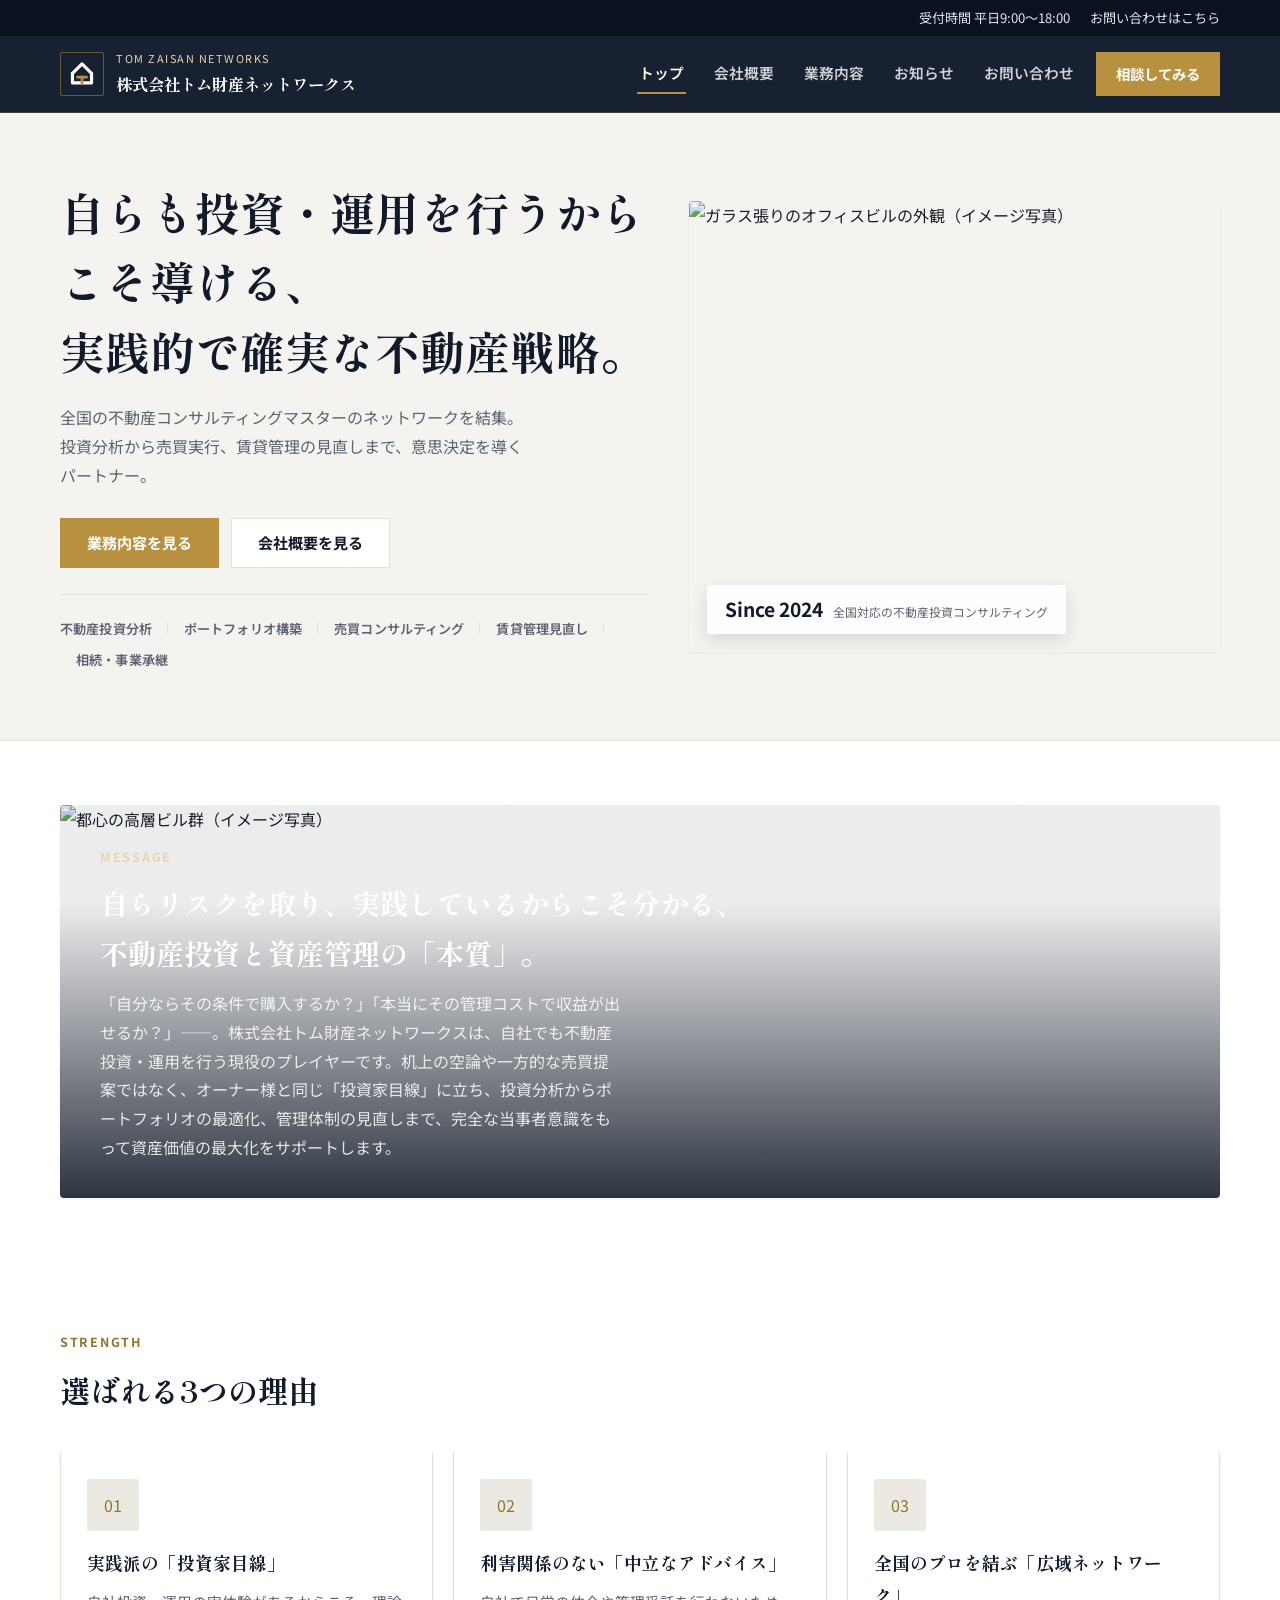
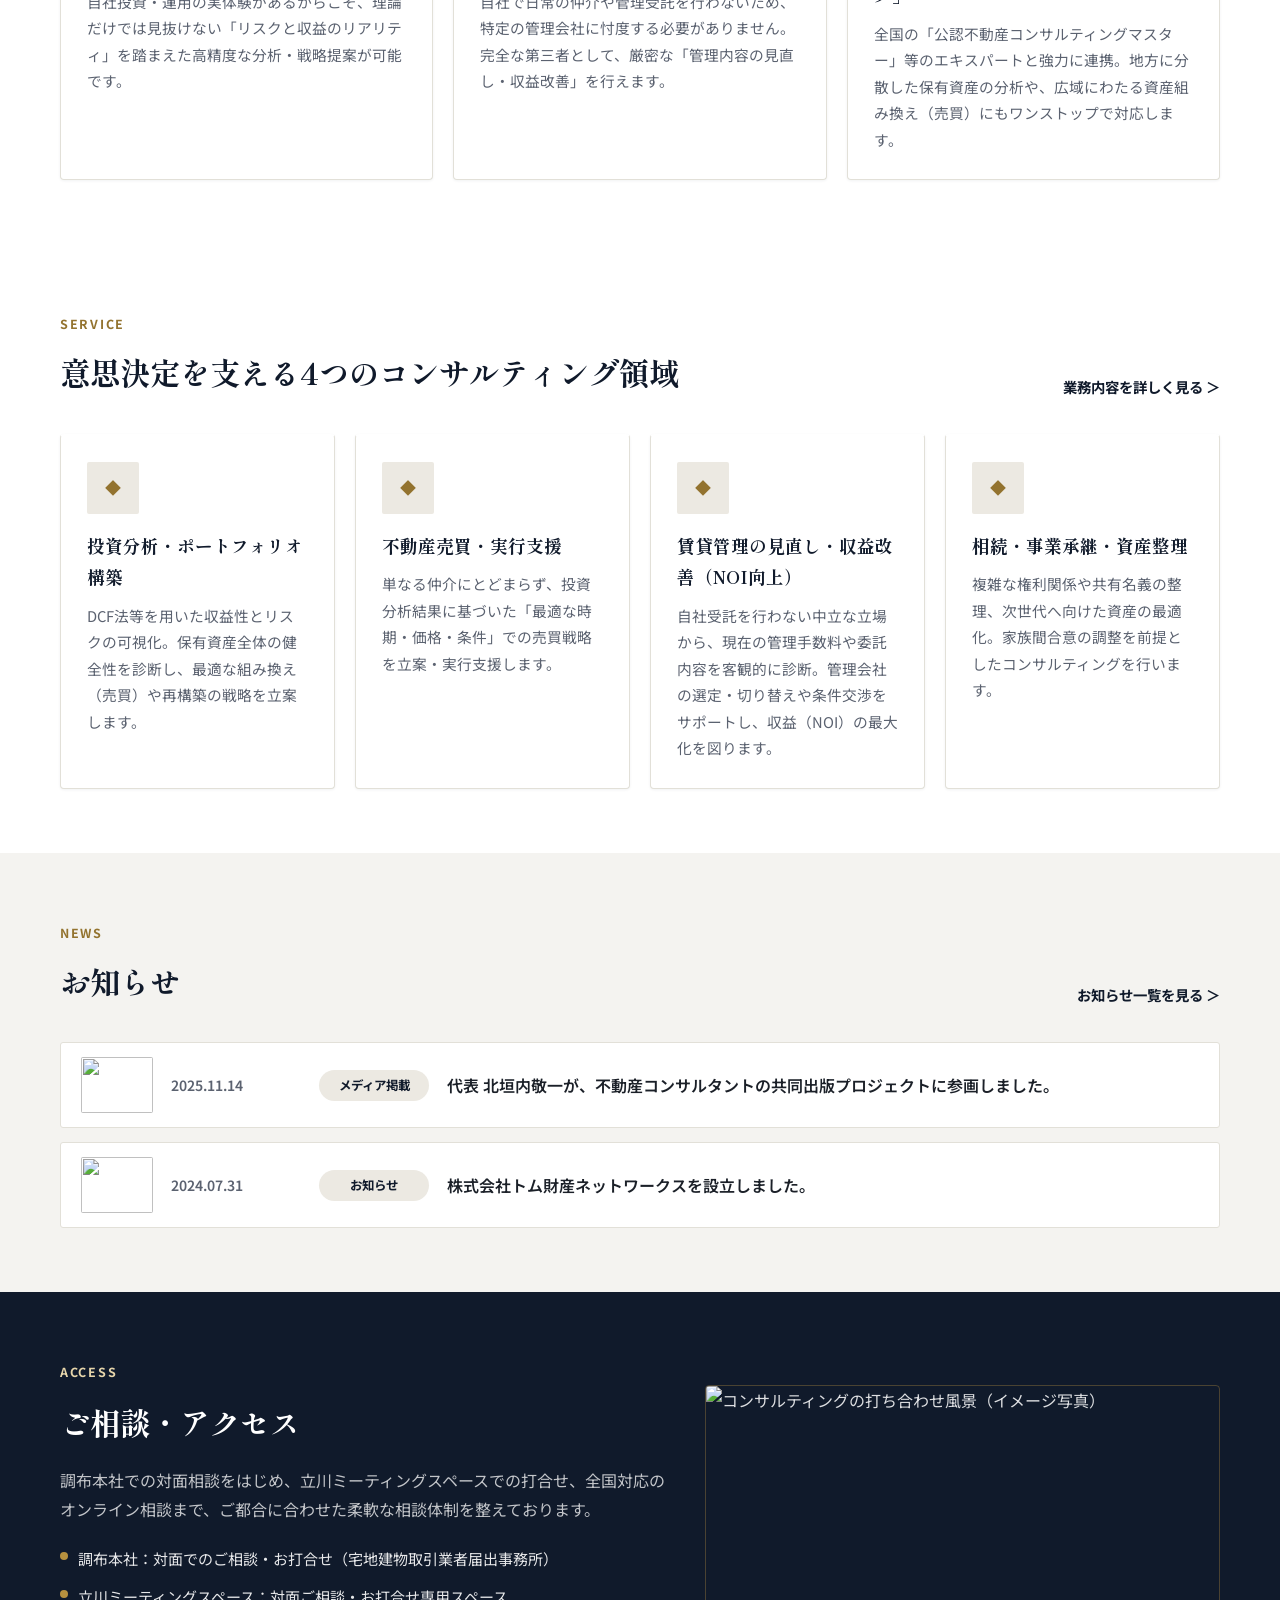
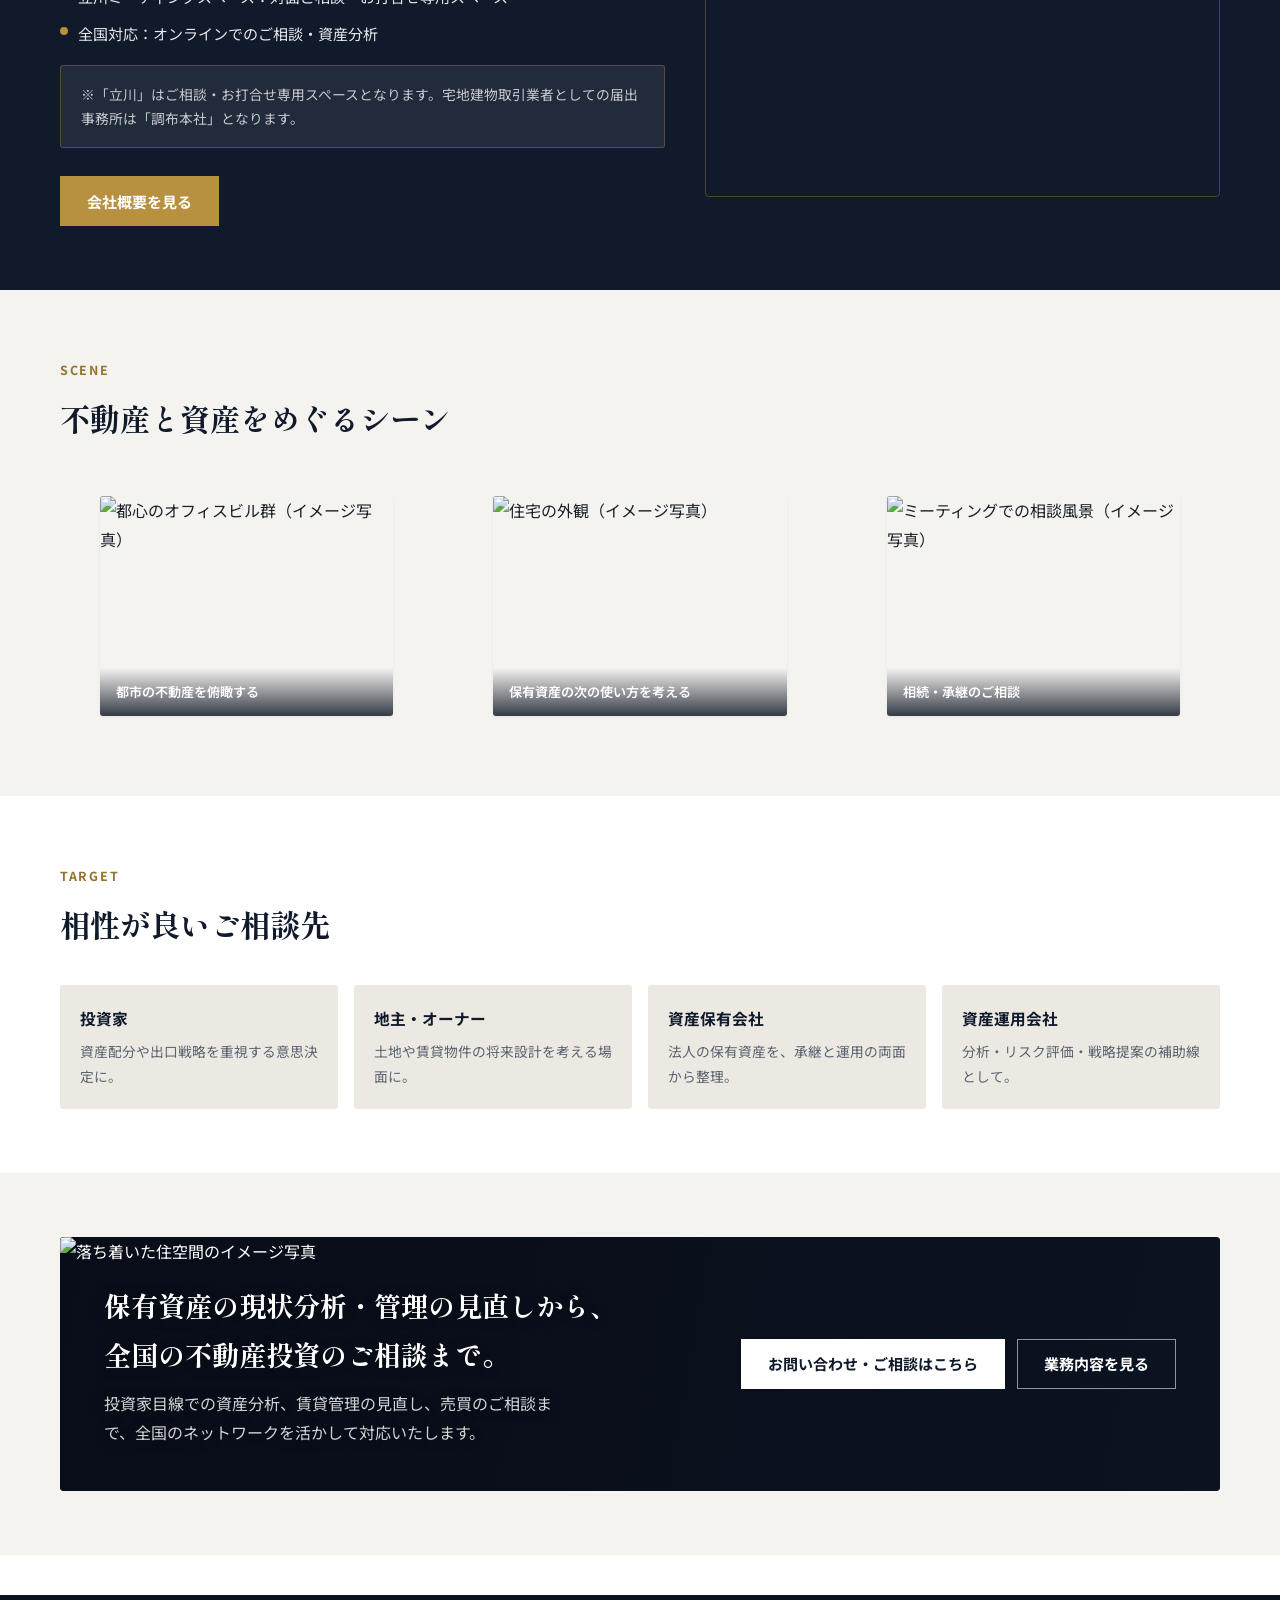
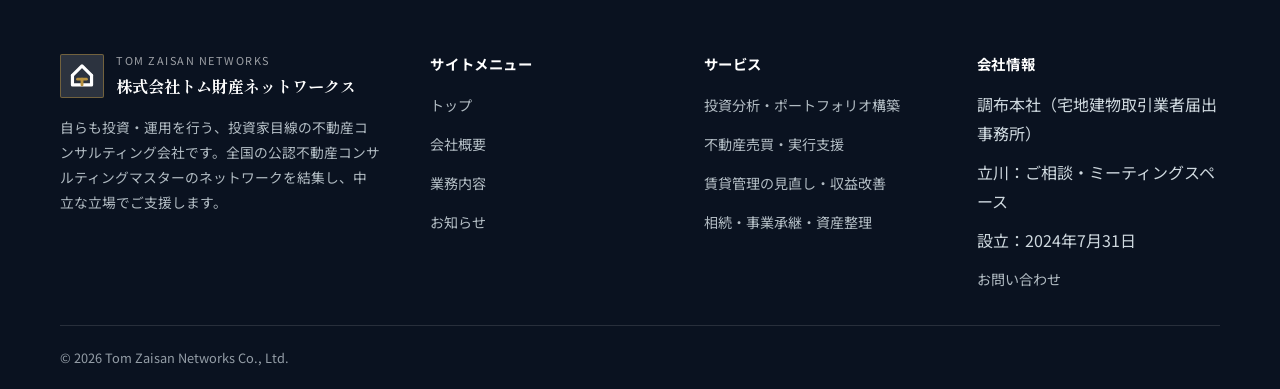
==== index.html @ 16f8f6dd "ヘッダ部のラベルを削除" ====
<!doctype html>
<html lang="ja">
  <head>
    <meta charset="utf-8" />
    <meta name="viewport" content="width=device-width, initial-scale=1" />
    <meta
      name="description"
      content="株式会社トム財産ネットワークスは、自らも不動産投資・運用を行う実践派の不動産コンサルティング会社です。中立な立場での投資分析・ポートフォリオ構築、不動産売買、賃貸管理の見直し、相続・事業承継まで、全国のネットワークで意思決定を支援します。"
    />
    <title>株式会社トム財産ネットワークス｜投資家目線の不動産コンサルティング</title>
    <link rel="preconnect" href="https://fonts.googleapis.com" />
    <link rel="preconnect" href="https://fonts.gstatic.com" crossorigin />
    <link
      href="https://fonts.googleapis.com/css2?family=Shippori+Mincho:wght@500;600;700;800&family=Noto+Sans+JP:wght@400;500;600;700;800&family=Inter:wght@400;600;700;800&display=swap"
      rel="stylesheet"
    />
    <link rel="stylesheet" href="styles.css" />
  </head>
  <body>
    <div class="topbar">
      <div class="wrap">
        <span>受付時間 平日9:00〜18:00</span>
        <a href="contact.html">お問い合わせはこちら</a>
      </div>
    </div>

    <header class="site-header">
      <div class="wrap header-inner">
        <a class="brand-link" href="index.html" aria-label="株式会社トム財産ネットワークス トップへ戻る">
          <div class="brand-mark" aria-hidden="true">
            <svg viewBox="0 0 44 44" width="28" height="28" fill="none" xmlns="http://www.w3.org/2000/svg">
              <path d="M7 21 22 6 37 21" stroke="#fff" stroke-width="5" stroke-linecap="round" stroke-linejoin="round" />
              <path d="M7 21 7 36 37 36 37 21" stroke="#fff" stroke-width="5" stroke-linecap="round" stroke-linejoin="round" />
              <line x1="15" y1="27" x2="29" y2="27" stroke="#b7913f" stroke-width="4.5" stroke-linecap="round" />
              <line x1="22" y1="27" x2="22" y2="36" stroke="#b7913f" stroke-width="4.5" stroke-linecap="round" />
            </svg>
          </div>
          <div class="brand-text">
            <p class="brand-en">Tom Zaisan Networks</p>
            <p class="brand-ja">株式会社トム財産ネットワークス</p>
          </div>
        </a>

        <div class="header-actions">
          <nav id="site-nav" class="site-nav">
            <a href="index.html" aria-current="page">トップ</a>
            <a href="company.html">会社概要</a>
            <a href="service.html">業務内容</a>
            <a href="news.html">お知らせ</a>
            <a href="contact.html">お問い合わせ</a>
          </nav>
          <a class="header-cta" href="contact.html">相談してみる</a>
          <button class="nav-toggle" type="button" aria-expanded="false" aria-controls="site-nav">
            <span></span><span></span><span></span>
            <span class="sr-only">メニューを開く</span>
          </button>
        </div>
      </div>
    </header>

    <main>
      <section class="hero">
        <div class="wrap">
          <div class="hero-copy reveal">
            <h1>自らも投資・運用を行うからこそ導ける、<br />実践的で確実な不動産戦略。</h1>
            <p class="lead">
              全国の不動産コンサルティングマスターのネットワークを結集。投資分析から売買実行、賃貸管理の見直しまで、意思決定を導くパートナー。
            </p>
            <div class="hero-actions">
              <a class="btn btn-primary" href="service.html">業務内容を見る</a>
              <a class="btn btn-outline" href="company.html">会社概要を見る</a>
            </div>
            <div class="hero-tags" aria-label="主要キーワード">
              <span>不動産投資分析</span>
              <span>ポートフォリオ構築</span>
              <span>売買コンサルティング</span>
              <span>賃貸管理見直し</span>
              <span>相続・事業承継</span>
            </div>
          </div>

          <div class="hero-art reveal">
            <img
              src="https://images.unsplash.com/photo-1486406146926-c627a92ad1ab?auto=format&fit=crop&w=900&q=70"
              alt="ガラス張りのオフィスビルの外観（イメージ写真）"
              loading="eager"
            />
            <div class="hero-art-badge">
              <strong>Since 2024</strong>
              <span>全国対応の不動産投資コンサルティング</span>
            </div>
          </div>
        </div>
      </section>

      <section class="section reveal">
        <div class="wrap">
          <div class="photo-banner">
            <img
              src="https://images.unsplash.com/photo-1497366754035-f200968a6e72?auto=format&fit=crop&w=1600&q=70"
              alt="都心の高層ビル群（イメージ写真）"
              loading="lazy"
            />
            <div class="photo-banner-content">
              <span class="section-tag">Message</span>
              <h2>自らリスクを取り、実践しているからこそ分かる、<br />不動産投資と資産管理の「本質」。</h2>
              <p>「自分ならその条件で購入するか？」「本当にその管理コストで収益が出せるか？」――。株式会社トム財産ネットワークスは、自社でも不動産投資・運用を行う現役のプレイヤーです。机上の空論や一方的な売買提案ではなく、オーナー様と同じ「投資家目線」に立ち、投資分析からポートフォリオの最適化、管理体制の見直しまで、完全な当事者意識をもって資産価値の最大化をサポートします。</p>
            </div>
          </div>
        </div>
      </section>

      <section class="section reveal">
        <div class="wrap">
          <div class="section-head">
            <div>
              <span class="section-tag">Strength</span>
              <h2>選ばれる3つの理由</h2>
            </div>
          </div>
          <div class="grid-3">
            <article class="card">
              <div class="card-icon" aria-hidden="true">01</div>
              <h3>実践派の「投資家目線」</h3>
              <p>自社投資・運用の実体験があるからこそ、理論だけでは見抜けない「リスクと収益のリアリティ」を踏まえた高精度な分析・戦略提案が可能です。</p>
            </article>
            <article class="card">
              <div class="card-icon" aria-hidden="true">02</div>
              <h3>利害関係のない「中立なアドバイス」</h3>
              <p>自社で日常の仲介や管理受託を行わないため、特定の管理会社に忖度する必要がありません。完全な第三者として、厳密な「管理内容の見直し・収益改善」を行えます。</p>
            </article>
            <article class="card">
              <div class="card-icon" aria-hidden="true">03</div>
              <h3>全国のプロを結ぶ「広域ネットワーク」</h3>
              <p>全国の「公認不動産コンサルティングマスター」等のエキスパートと強力に連携。地方に分散した保有資産の分析や、広域にわたる資産組み換え（売買）にもワンストップで対応します。</p>
            </article>
          </div>
        </div>
      </section>

      <section class="section reveal">
        <div class="wrap">
          <div class="section-head">
            <div>
              <span class="section-tag">Service</span>
              <h2>意思決定を支える4つのコンサルティング領域</h2>
            </div>
            <a class="link-more" href="service.html">業務内容を詳しく見る ＞</a>
          </div>
          <div class="grid-4">
            <a class="card card-link" href="service.html#investment">
              <div class="card-icon" aria-hidden="true">◆</div>
              <h3>投資分析・ポートフォリオ構築</h3>
              <p>DCF法等を用いた収益性とリスクの可視化。保有資産全体の健全性を診断し、最適な組み換え（売買）や再構築の戦略を立案します。</p>
            </a>
            <a class="card card-link" href="service.html#sales">
              <div class="card-icon" aria-hidden="true">◆</div>
              <h3>不動産売買・実行支援</h3>
              <p>単なる仲介にとどまらず、投資分析結果に基づいた「最適な時期・価格・条件」での売買戦略を立案・実行支援します。</p>
            </a>
            <a class="card card-link" href="service.html#management">
              <div class="card-icon" aria-hidden="true">◆</div>
              <h3>賃貸管理の見直し・収益改善（NOI向上）</h3>
              <p>自社受託を行わない中立な立場から、現在の管理手数料や委託内容を客観的に診断。管理会社の選定・切り替えや条件交渉をサポートし、収益（NOI）の最大化を図ります。</p>
            </a>
            <a class="card card-link" href="service.html#succession">
              <div class="card-icon" aria-hidden="true">◆</div>
              <h3>相続・事業承継・資産整理</h3>
              <p>複雑な権利関係や共有名義の整理、次世代へ向けた資産の最適化。家族間合意の調整を前提としたコンサルティングを行います。</p>
            </a>
          </div>
        </div>
      </section>

      <section class="section section-alt reveal">
        <div class="wrap">
          <div class="section-head">
            <div>
              <span class="section-tag">News</span>
              <h2>お知らせ</h2>
            </div>
            <a class="link-more" href="news.html">お知らせ一覧を見る ＞</a>
          </div>
          <div class="news-list">
            <a class="news-item" href="news.html#news-01">
              <span class="news-thumb">
                <img src="https://images.unsplash.com/photo-1554469384-e58fac16e23a?auto=format&fit=crop&w=200&q=60" alt="" />
              </span>
              <span class="news-date">2025.11.14</span>
              <span class="news-tag">メディア掲載</span>
              <span class="news-title">代表 北垣内敬一が、不動産コンサルタントの共同出版プロジェクトに参画しました。</span>
            </a>
            <a class="news-item" href="news.html#news-02">
              <span class="news-thumb">
                <img src="https://images.unsplash.com/photo-1560518883-ce09059eeffa?auto=format&fit=crop&w=200&q=60" alt="" />
              </span>
              <span class="news-date">2024.07.31</span>
              <span class="news-tag">お知らせ</span>
              <span class="news-title">株式会社トム財産ネットワークスを設立しました。</span>
            </a>
          </div>
        </div>
      </section>

      <section class="section section-dark reveal">
        <div class="wrap">
          <div class="about-banner about-banner--dark">
            <div>
              <span class="section-tag">Access</span>
              <h2>ご相談・アクセス</h2>
              <p>
                調布本社での対面相談をはじめ、立川ミーティングスペースでの打合せ、全国対応のオンライン相談まで、ご都合に合わせた柔軟な相談体制を整えております。
              </p>
              <ul class="about-list">
                <li>調布本社：対面でのご相談・お打合せ（宅地建物取引業者届出事務所）</li>
                <li>立川ミーティングスペース：対面ご相談・お打合せ専用スペース</li>
                <li>全国対応：オンラインでのご相談・資産分析</li>
              </ul>
              <div class="note-box">
                ※「立川」はご相談・お打合せ専用スペースとなります。宅地建物取引業者としての届出事務所は「調布本社」となります。
              </div>
              <div class="hero-actions">
                <a class="btn btn-primary" href="company.html">会社概要を見る</a>
              </div>
            </div>
            <div class="about-figure">
              <img
                src="https://images.unsplash.com/photo-1521791136064-7986c2920216?auto=format&fit=crop&w=800&q=70"
                alt="コンサルティングの打ち合わせ風景（イメージ写真）"
                loading="lazy"
              />
            </div>
          </div>
        </div>
      </section>

      <section class="section section-alt reveal">
        <div class="wrap">
          <div class="section-head">
            <div>
              <span class="section-tag">Scene</span>
              <h2>不動産と資産をめぐるシーン</h2>
            </div>
          </div>
          <div class="gallery-grid">
            <figure class="gallery-item">
              <img
                src="https://images.unsplash.com/photo-1524230572899-a752b3835840?auto=format&fit=crop&w=700&q=70"
                alt="都心のオフィスビル群（イメージ写真）"
                loading="lazy"
              />
              <figcaption class="gallery-caption">都市の不動産を俯瞰する</figcaption>
            </figure>
            <figure class="gallery-item">
              <img
                src="https://images.unsplash.com/photo-1560184897-ae75f418493e?auto=format&fit=crop&w=700&q=70"
                alt="住宅の外観（イメージ写真）"
                loading="lazy"
              />
              <figcaption class="gallery-caption">保有資産の次の使い方を考える</figcaption>
            </figure>
            <figure class="gallery-item">
              <img
                src="https://images.unsplash.com/photo-1554469384-e58fac16e23a?auto=format&fit=crop&w=700&q=70"
                alt="ミーティングでの相談風景（イメージ写真）"
                loading="lazy"
              />
              <figcaption class="gallery-caption">相続・承継のご相談</figcaption>
            </figure>
          </div>
        </div>
      </section>

      <section class="section reveal">
        <div class="wrap">
          <div class="section-head">
            <div>
              <span class="section-tag">Target</span>
              <h2>相性が良いご相談先</h2>
            </div>
          </div>
          <div class="pill-grid">
            <article class="pill-card">
              <h4>投資家</h4>
              <p>資産配分や出口戦略を重視する意思決定に。</p>
            </article>
            <article class="pill-card">
              <h4>地主・オーナー</h4>
              <p>土地や賃貸物件の将来設計を考える場面に。</p>
            </article>
            <article class="pill-card">
              <h4>資産保有会社</h4>
              <p>法人の保有資産を、承継と運用の両面から整理。</p>
            </article>
            <article class="pill-card">
              <h4>資産運用会社</h4>
              <p>分析・リスク評価・戦略提案の補助線として。</p>
            </article>
          </div>
        </div>
      </section>

      <section class="section section-alt reveal">
        <div class="wrap">
          <div class="cta-banner cta-banner--photo">
            <img
              src="https://images.unsplash.com/photo-1497366811353-6870744d04b2?auto=format&fit=crop&w=1600&q=70"
              alt="落ち着いた住空間のイメージ写真"
              loading="lazy"
            />
            <div>
              <h2>保有資産の現状分析・管理の見直しから、<br />全国の不動産投資のご相談まで。</h2>
              <p>投資家目線での資産分析、賃貸管理の見直し、売買のご相談まで、全国のネットワークを活かして対応いたします。</p>
            </div>
            <div class="cta-actions">
              <a class="btn btn-primary" href="contact.html" style="background:#fff;color:var(--primary);">お問い合わせ・ご相談はこちら</a>
              <a class="btn btn-ghost" href="service.html">業務内容を見る</a>
            </div>
          </div>
        </div>
      </section>
    </main>

    <footer class="site-footer">
      <div class="wrap footer-grid">
        <div class="footer-col footer-brand">
          <a class="brand-link" href="index.html" style="color:#fff;">
            <div class="brand-mark" aria-hidden="true">
              <svg viewBox="0 0 44 44" width="28" height="28" fill="none" xmlns="http://www.w3.org/2000/svg">
                <path d="M7 21 22 6 37 21" stroke="#fff" stroke-width="5" stroke-linecap="round" stroke-linejoin="round" />
                <path d="M7 21 7 36 37 36 37 21" stroke="#fff" stroke-width="5" stroke-linecap="round" stroke-linejoin="round" />
                <line x1="15" y1="27" x2="29" y2="27" stroke="#b7913f" stroke-width="4.5" stroke-linecap="round" />
                <line x1="22" y1="27" x2="22" y2="36" stroke="#b7913f" stroke-width="4.5" stroke-linecap="round" />
              </svg>
            </div>
            <div class="brand-text">
              <p class="brand-en" style="color:rgba(255,255,255,0.6);">Tom Zaisan Networks</p>
              <p class="brand-ja" style="color:#fff;">株式会社トム財産ネットワークス</p>
            </div>
          </a>
          <p>自らも投資・運用を行う、投資家目線の不動産コンサルティング会社です。全国の公認不動産コンサルティングマスターのネットワークを結集し、中立な立場でご支援します。</p>
        </div>
        <div class="footer-col">
          <h4>サイトメニュー</h4>
          <ul>
            <li><a href="index.html">トップ</a></li>
            <li><a href="company.html">会社概要</a></li>
            <li><a href="service.html">業務内容</a></li>
            <li><a href="news.html">お知らせ</a></li>
          </ul>
        </div>
        <div class="footer-col">
          <h4>サービス</h4>
          <ul>
            <li><a href="service.html#investment">投資分析・ポートフォリオ構築</a></li>
            <li><a href="service.html#sales">不動産売買・実行支援</a></li>
            <li><a href="service.html#management">賃貸管理の見直し・収益改善</a></li>
            <li><a href="service.html#succession">相続・事業承継・資産整理</a></li>
          </ul>
        </div>
        <div class="footer-col">
          <h4>会社情報</h4>
          <ul>
            <li>調布本社（宅地建物取引業者届出事務所）</li>
            <li>立川：ご相談・ミーティングスペース</li>
            <li>設立：2024年7月31日</li>
            <li><a href="contact.html">お問い合わせ</a></li>
          </ul>
        </div>
      </div>
      <div class="wrap footer-bottom">
        <span>&copy; 2026 Tom Zaisan Networks Co., Ltd.</span>
      </div>
    </footer>

    <script src="script.js"></script>
  </body>
</html>
---- styles.css ----
/* ==========================================================================
   株式会社トム財産ネットワークス - 静的コーポレートサイト (sample2)
   デザイン方針: 外資系アセットマネジメント／プライベートバンクを思わせる
   ダークネイビー×シャンパンゴールドの重厚・洗練トーン
   ========================================================================== */

:root {
  color-scheme: light;

  --primary: #101a2b;        /* ダークネイビー: ヘッダー・見出し */
  --primary-dark: #0a1220;   /* ディープネイビー: フッター等 */
  --accent: #b7913f;         /* シャンパンゴールド: CTA・アクセント */
  --accent-dark: #93732f;
  --accent-soft: #e7d6ab;    /* ゴールドの淡色（テキスト用） */
  --highlight: #8a8f98;      /* ディープグレー: 補助アクセント */
  --bg: #ffffff;
  --bg-soft: #f4f3f0;
  --bg-soft-2: #ece9e2;
  --text: #1b2028;
  --muted: #5b6270;
  --line: #e2e0d8;
  --radius-lg: 4px;
  --radius-md: 3px;
  --radius-sm: 2px;
  --shadow-flat: 0 1px 3px rgba(16, 26, 43, 0.06);
  --shadow-flat-hover: 0 6px 18px rgba(16, 26, 43, 0.12);
  --header-h: 76px;
  --font-serif: "Shippori Mincho", "Noto Serif JP", serif;
}

* {
  box-sizing: border-box;
}

html {
  scroll-behavior: smooth;
}

body {
  margin: 0;
  color: var(--text);
  background: var(--bg);
  font-family: "Noto Sans JP", "Inter", -apple-system, BlinkMacSystemFont, sans-serif;
  line-height: 1.8;
  -webkit-font-smoothing: antialiased;
}

img,
svg {
  max-width: 100%;
  display: block;
}

a {
  color: inherit;
}

.sr-only {
  position: absolute;
  width: 1px;
  height: 1px;
  padding: 0;
  margin: -1px;
  overflow: hidden;
  clip: rect(0, 0, 0, 0);
  border: 0;
}

.wrap {
  width: min(1160px, calc(100% - 40px));
  margin: 0 auto;
}

/* ---------- Topbar (連絡先バー) ---------- */
.topbar {
  background: var(--primary-dark);
  color: #dce8ee;
  font-size: 0.82rem;
}

.topbar .wrap {
  display: flex;
  align-items: center;
  justify-content: flex-end;
  gap: 20px;
  height: 36px;
}

.topbar a {
  color: #dce8ee;
  text-decoration: none;
}

.topbar a:hover {
  color: #fff;
}

/* ---------- Header ---------- */
.site-header {
  position: sticky;
  top: 0;
  z-index: 30;
  background: rgba(16, 26, 43, 0.97);
  backdrop-filter: blur(8px);
  border-bottom: 1px solid rgba(183, 145, 63, 0.3);
}

.header-inner {
  display: flex;
  align-items: center;
  justify-content: space-between;
  gap: 20px;
  height: var(--header-h);
}

.brand-link {
  display: flex;
  align-items: center;
  gap: 12px;
  text-decoration: none;
  color: var(--text);
  min-width: 0;
}

.brand-mark {
  flex: none;
  width: 44px;
  height: 44px;
  border-radius: var(--radius-sm);
  display: grid;
  place-items: center;
  background: transparent;
  border: 1px solid rgba(183, 145, 63, 0.5);
  color: #fff;
  font-weight: 700;
  font-size: 1.15rem;
}

.brand-text .brand-en {
  margin: 0;
  font-size: 0.68rem;
  letter-spacing: 0.14em;
  text-transform: uppercase;
  color: var(--accent-soft);
}

.brand-text .brand-ja {
  margin: 2px 0 0;
  font-family: var(--font-serif);
  font-size: 1.02rem;
  font-weight: 700;
  color: #fff;
  white-space: nowrap;
}

.header-actions {
  display: flex;
  align-items: center;
  gap: 20px;
}

.site-nav {
  display: flex;
  align-items: center;
  gap: 26px;
}

.site-nav a {
  text-decoration: none;
  color: rgba(255, 255, 255, 0.8);
  font-weight: 600;
  font-size: 0.92rem;
  padding: 6px 2px;
  border-bottom: 2px solid transparent;
}

.site-nav a:hover,
.site-nav a[aria-current="page"] {
  color: #fff;
  border-bottom-color: var(--accent);
}

.header-cta {
  display: inline-flex;
  align-items: center;
  gap: 8px;
  height: 44px;
  padding: 0 20px;
  border-radius: 0;
  background: var(--accent);
  color: #fff !important;
  font-weight: 700;
  font-size: 0.9rem;
  text-decoration: none;
  white-space: nowrap;
  transition: background 160ms ease, transform 160ms ease;
}

.header-cta:hover {
  background: var(--accent-dark);
  transform: translateY(-1px);
}

.nav-toggle {
  display: none;
  width: 44px;
  height: 44px;
  border: 1px solid rgba(255, 255, 255, 0.35);
  border-radius: var(--radius-sm);
  background: transparent;
}

.nav-toggle span {
  display: block;
  width: 18px;
  height: 2px;
  margin: 4px auto;
  background: #fff;
  border-radius: 999px;
}

/* ---------- Buttons ---------- */
.btn {
  display: inline-flex;
  align-items: center;
  justify-content: center;
  gap: 8px;
  height: 50px;
  padding: 0 26px;
  border-radius: 0;
  font-weight: 700;
  font-size: 0.94rem;
  text-decoration: none;
  border: 1px solid transparent;
  transition: background 160ms ease, color 160ms ease, border-color 160ms ease, transform 160ms ease;
}

.btn:hover {
  transform: translateY(-1px);
}

.btn-primary {
  background: var(--accent);
  color: #fff;
}

.btn-primary:hover {
  background: var(--accent-dark);
}

.btn-outline {
  background: #fff;
  color: var(--primary);
  border-color: var(--line);
}

.btn-outline:hover {
  border-color: var(--primary);
}

.btn-ghost {
  background: transparent;
  color: #fff;
  border-color: rgba(255, 255, 255, 0.55);
}

.btn-ghost:hover {
  background: rgba(255, 255, 255, 0.12);
}

/* ---------- Hero (Home) ---------- */
.hero {
  background: var(--bg-soft);
  border-bottom: 1px solid var(--line);
}

.hero .wrap {
  display: grid;
  grid-template-columns: minmax(0, 1fr) minmax(320px, 0.9fr);
  align-items: center;
  gap: 40px;
  padding: 64px 0;
}

.eyebrow {
  margin: 0 0 14px;
  display: inline-flex;
  align-items: center;
  gap: 8px;
  color: var(--accent-dark);
  background: rgba(183, 145, 63, 0.14);
  padding: 6px 14px;
  border-radius: 999px;
  font-size: 0.78rem;
  font-weight: 700;
  letter-spacing: 0.06em;
}

.hero h1 {
  margin: 0;
  font-family: var(--font-serif);
  font-size: clamp(1.9rem, 3.6vw, 2.8rem);
  line-height: 1.55;
  font-weight: 700;
  color: var(--primary);
}

.hero p.lead {
  margin: 18px 0 0;
  max-width: 52ch;
  color: var(--muted);
  font-size: 1rem;
}

.hero-actions {
  display: flex;
  flex-wrap: wrap;
  gap: 12px;
  margin-top: 28px;
}

.hero-tags {
  display: flex;
  flex-wrap: wrap;
  align-items: center;
  gap: 0;
  margin-top: 26px;
  padding-top: 18px;
  border-top: 1px solid var(--line);
}

.hero-tags span {
  position: relative;
  padding: 4px 16px;
  font-size: 0.82rem;
  font-weight: 600;
  letter-spacing: 0.01em;
  color: var(--muted);
}

.hero-tags span:first-child {
  padding-left: 0;
}

.hero-tags span:not(:last-child)::after {
  content: "";
  position: absolute;
  right: 0;
  top: 50%;
  transform: translateY(-50%);
  width: 1px;
  height: 12px;
  background: var(--line);
}

.hero-art {
  position: relative;
  border-radius: var(--radius-lg);
  overflow: hidden;
  box-shadow: var(--shadow-flat);
  aspect-ratio: 4 / 3.4;
}

.hero-art img {
  width: 100%;
  height: 100%;
  object-fit: cover;
}

.hero-art-badge {
  position: absolute;
  left: 18px;
  bottom: 18px;
  display: flex;
  align-items: center;
  gap: 10px;
  padding: 12px 18px;
  border-radius: var(--radius-md);
  background: rgba(255, 255, 255, 0.94);
  box-shadow: var(--shadow-flat-hover);
}

.hero-art-badge strong {
  display: block;
  font-size: 1.2rem;
  color: var(--primary);
  line-height: 1;
}

.hero-art-badge span {
  display: block;
  font-size: 0.74rem;
  color: var(--muted);
  margin-top: 4px;
}

/* ---------- Photo banner (full width) ---------- */
.photo-banner {
  position: relative;
  overflow: hidden;
  border-radius: var(--radius-lg);
  min-height: 300px;
  display: flex;
  align-items: flex-end;
  box-shadow: var(--shadow-flat);
}

.photo-banner img {
  position: absolute;
  inset: 0;
  width: 100%;
  height: 100%;
  object-fit: cover;
}

.photo-banner::after {
  content: "";
  position: absolute;
  inset: 0;
  background: linear-gradient(180deg, rgba(10, 18, 32, 0.08) 25%, rgba(10, 18, 32, 0.86) 100%);
}

.photo-banner-content {
  position: relative;
  z-index: 1;
  padding: 36px 40px;
  color: #fff;
}

.photo-banner-content .section-tag {
  color: var(--accent-soft);
}

.photo-banner-content h2 {
  margin: 8px 0 0;
  font-family: var(--font-serif);
  font-size: clamp(1.3rem, 2.2vw, 1.8rem);
  font-weight: 700;
  color: #fff;
}

.photo-banner-content p {
  margin: 10px 0 0;
  max-width: 58ch;
  color: rgba(255, 255, 255, 0.85);
}

/* ---------- Gallery ---------- */
.gallery-grid {
  display: grid;
  grid-template-columns: repeat(3, minmax(0, 1fr));
  gap: 20px;
}

.gallery-item {
  position: relative;
  aspect-ratio: 4 / 3;
  border-radius: var(--radius-md);
  overflow: hidden;
  box-shadow: var(--shadow-flat);
}

.gallery-item img {
  width: 100%;
  height: 100%;
  object-fit: cover;
  transition: transform 260ms ease;
}

.gallery-item:hover img {
  transform: scale(1.06);
}

.gallery-caption {
  position: absolute;
  left: 0;
  right: 0;
  bottom: 0;
  padding: 12px 16px;
  font-size: 0.82rem;
  font-weight: 600;
  color: #fff;
  background: linear-gradient(180deg, rgba(10, 18, 32, 0), rgba(10, 18, 32, 0.82));
}

/* ---------- Page (sub) Hero ---------- */
.page-hero {
  background: var(--primary);
  color: #fff;
}

.page-hero .wrap {
  padding: 56px 0 48px;
}

.page-hero .eyebrow {
  background: rgba(255, 255, 255, 0.14);
  color: var(--accent-soft);
}

.page-hero h1 {
  color: #fff;
  margin: 0;
  font-family: var(--font-serif);
  font-size: clamp(1.7rem, 3vw, 2.3rem);
  font-weight: 700;
}

.page-hero p.lead {
  color: rgba(255, 255, 255, 0.82);
  max-width: 60ch;
  margin: 14px 0 0;
}

.breadcrumb {
  margin: 0 0 16px;
  font-size: 0.82rem;
  color: rgba(255, 255, 255, 0.7);
}

.breadcrumb a {
  color: rgba(255, 255, 255, 0.85);
  text-decoration: none;
}

.breadcrumb a:hover {
  text-decoration: underline;
}

/* ---------- Section ---------- */
.section {
  padding: 64px 0;
}

.section-alt {
  background: var(--bg-soft);
}

.section-head {
  display: flex;
  align-items: flex-end;
  justify-content: space-between;
  gap: 20px;
  margin-bottom: 34px;
}

.section-head h2 {
  margin: 8px 0 0;
  font-family: var(--font-serif);
  font-size: clamp(1.4rem, 2.4vw, 1.9rem);
  font-weight: 700;
  color: var(--primary);
}

.section-head p {
  margin: 10px 0 0;
  color: var(--muted);
  max-width: 60ch;
}

.section-tag {
  display: inline-block;
  color: var(--accent-dark);
  font-weight: 700;
  font-size: 0.78rem;
  letter-spacing: 0.14em;
  text-transform: uppercase;
}

.link-more {
  flex: none;
  font-weight: 700;
  font-size: 0.9rem;
  text-decoration: none;
  color: var(--primary);
  white-space: nowrap;
}

.link-more:hover {
  color: var(--accent-dark);
}

/* ---------- News ---------- */
.news-list {
  display: grid;
  gap: 14px;
}

.news-item {
  display: grid;
  grid-template-columns: 72px 130px 110px 1fr;
  align-items: center;
  gap: 18px;
  padding: 14px 20px;
  background: #fff;
  border: 1px solid var(--line);
  border-radius: var(--radius-md);
  text-decoration: none;
  color: var(--text);
  transition: box-shadow 160ms ease, border-color 160ms ease;
}

.news-item--text {
  grid-template-columns: 130px 110px 1fr;
}

.news-thumb {
  width: 72px;
  height: 56px;
  border-radius: var(--radius-sm);
  overflow: hidden;
}

.news-thumb img {
  width: 100%;
  height: 100%;
  object-fit: cover;
}

.news-item:hover {
  box-shadow: var(--shadow-flat-hover);
  border-color: var(--line);
}

.news-date {
  color: var(--muted);
  font-size: 0.88rem;
  font-weight: 600;
}

.news-tag {
  display: inline-flex;
  justify-content: center;
  padding: 4px 10px;
  border-radius: 999px;
  background: var(--bg-soft-2);
  color: var(--primary);
  font-size: 0.78rem;
  font-weight: 700;
}

.news-title {
  font-weight: 600;
}

/* ---------- Grids: services / features / cards ---------- */
.grid-4 {
  display: grid;
  grid-template-columns: repeat(4, minmax(0, 1fr));
  gap: 20px;
}

.grid-3 {
  display: grid;
  grid-template-columns: repeat(3, minmax(0, 1fr));
  gap: 20px;
}

.grid-2 {
  display: grid;
  grid-template-columns: repeat(2, minmax(0, 1fr));
  gap: 24px;
}

.card {
  background: #fff;
  border: 1px solid var(--line);
  border-top: 2px solid transparent;
  border-radius: var(--radius-lg);
  padding: 26px;
  box-shadow: var(--shadow-flat);
  transition: box-shadow 160ms ease, transform 160ms ease, border-top-color 160ms ease;
}

.card:hover {
  box-shadow: var(--shadow-flat-hover);
  transform: translateY(-1px);
  border-top-color: var(--accent);
}

.card-link {
  text-decoration: none;
  color: inherit;
  display: block;
}

.card-icon {
  width: 52px;
  height: 52px;
  border-radius: var(--radius-sm);
  display: grid;
  place-items: center;
  background: var(--bg-soft-2);
  color: var(--accent-dark);
  margin-bottom: 16px;
}

.card h3 {
  margin: 0 0 10px;
  font-family: var(--font-serif);
  font-size: 1.1rem;
  font-weight: 700;
  color: var(--primary);
}

.card p {
  margin: 0;
  color: var(--muted);
  font-size: 0.92rem;
}

.card-index {
  display: inline-block;
  font-family: "Inter", sans-serif;
  font-weight: 800;
  font-size: 0.85rem;
  color: var(--accent);
  margin-bottom: 10px;
}

/* ---------- About banner ---------- */
.about-banner {
  display: grid;
  grid-template-columns: minmax(0, 1fr) minmax(280px, 0.85fr);
  gap: 40px;
  align-items: center;
}

.about-banner h2 {
  margin: 10px 0 0;
  font-family: var(--font-serif);
  font-size: clamp(1.4rem, 2.4vw, 1.9rem);
  font-weight: 700;
  color: var(--primary);
}

.about-banner p {
  color: var(--muted);
  margin: 16px 0 0;
}

.about-list {
  list-style: none;
  margin: 22px 0 0;
  padding: 0;
  display: grid;
  gap: 10px;
}

.about-list li {
  display: flex;
  gap: 10px;
  align-items: flex-start;
  font-size: 0.94rem;
}

.about-list li::before {
  content: "";
  flex: none;
  width: 8px;
  height: 8px;
  margin-top: 7px;
  border-radius: 50%;
  background: var(--accent);
}

.about-figure {
  border-radius: var(--radius-lg);
  overflow: hidden;
  box-shadow: var(--shadow-flat);
  aspect-ratio: 5 / 4;
}

.about-figure img {
  width: 100%;
  height: 100%;
  object-fit: cover;
}

/* ---------- Section (dark variant) ---------- */
.section-dark {
  background: var(--primary);
  color: rgba(255, 255, 255, 0.86);
}

.section-dark .section-tag {
  color: var(--accent-soft);
}

.section-dark .section-head h2 {
  color: #fff;
}

.section-dark .section-head p {
  color: rgba(255, 255, 255, 0.72);
}

.about-banner--dark h2 {
  color: #fff;
}

.about-banner--dark p {
  color: rgba(255, 255, 255, 0.75);
}

.about-banner--dark .about-list li {
  color: rgba(255, 255, 255, 0.9);
}

.about-banner--dark .note-box {
  background: rgba(255, 255, 255, 0.08);
  border: 1px solid rgba(183, 145, 63, 0.35);
  color: rgba(255, 255, 255, 0.75);
}

.about-banner--dark .about-figure {
  box-shadow: none;
  border: 1px solid rgba(183, 145, 63, 0.35);
}

/* ---------- Pills (対象顧客) ---------- */
.pill-grid {
  display: grid;
  grid-template-columns: repeat(4, minmax(0, 1fr));
  gap: 16px;
}

.pill-card {
  background: var(--bg-soft-2);
  border-radius: var(--radius-md);
  padding: 20px;
}

.pill-card h4 {
  margin: 0 0 6px;
  font-size: 0.98rem;
  font-weight: 700;
  color: var(--primary);
}

.pill-card p {
  margin: 0;
  font-size: 0.86rem;
  color: var(--muted);
}

/* ---------- Steps (フロー) ---------- */
.steps {
  display: grid;
  grid-template-columns: repeat(4, minmax(0, 1fr));
  gap: 20px;
  counter-reset: step;
}

.step {
  position: relative;
  padding: 26px 20px 20px;
  background: #fff;
  border: 1px solid var(--line);
  border-radius: var(--radius-md);
}

.step::before {
  counter-increment: step;
  content: counter(step);
  display: grid;
  place-items: center;
  width: 34px;
  height: 34px;
  border-radius: 50%;
  background: var(--primary);
  color: #fff;
  font-weight: 800;
  font-size: 0.92rem;
  margin-bottom: 14px;
}

.step h4 {
  margin: 0 0 8px;
  font-size: 0.98rem;
  font-weight: 700;
  color: var(--primary);
}

.step p {
  margin: 0;
  font-size: 0.86rem;
  color: var(--muted);
}

/* ---------- Table (会社概要) ---------- */
.profile-table {
  width: 100%;
  border-collapse: collapse;
  background: #fff;
  border: 1px solid var(--line);
  border-radius: var(--radius-md);
  overflow: hidden;
}

.profile-table th,
.profile-table td {
  padding: 16px 20px;
  text-align: left;
  border-bottom: 1px solid var(--line);
  font-size: 0.92rem;
}

.profile-table tr:last-child th,
.profile-table tr:last-child td {
  border-bottom: none;
}

.profile-table th {
  width: 200px;
  background: var(--bg-soft);
  color: var(--primary);
  font-weight: 700;
}

.profile-table td {
  color: var(--text);
}

.note-box {
  margin-top: 18px;
  padding: 16px 20px;
  background: var(--bg-soft-2);
  border-radius: var(--radius-md);
  font-size: 0.86rem;
  color: var(--muted);
}

/* ---------- CTA banner ---------- */
.cta-banner {
  position: relative;
  background: var(--primary);
  color: #fff;
  border-radius: var(--radius-lg);
  padding: 44px;
  display: flex;
  align-items: center;
  justify-content: space-between;
  gap: 30px;
  flex-wrap: wrap;
  overflow: hidden;
}

.cta-banner--photo img {
  position: absolute;
  inset: 0;
  width: 100%;
  height: 100%;
  object-fit: cover;
  z-index: 0;
}

.cta-banner--photo::before {
  content: "";
  position: absolute;
  inset: 0;
  background: linear-gradient(100deg, rgba(8, 13, 24, 0.94) 0%, rgba(8, 13, 24, 0.86) 45%, rgba(8, 13, 24, 0.55) 100%);
  z-index: 0;
}

.cta-banner--photo > * {
  position: relative;
  z-index: 1;
}

.cta-banner--photo h2,
.cta-banner--photo p {
  text-shadow: 0 1px 12px rgba(0, 0, 0, 0.35);
}

.cta-banner h2 {
  margin: 0;
  font-family: var(--font-serif);
  font-size: clamp(1.3rem, 2.2vw, 1.7rem);
  font-weight: 700;
}

.cta-banner p {
  margin: 10px 0 0;
  color: rgba(255, 255, 255, 0.82);
  max-width: 52ch;
}

.cta-actions {
  display: flex;
  gap: 12px;
  flex-wrap: wrap;
}

/* ---------- Contact page ---------- */
.contact-grid {
  display: grid;
  grid-template-columns: repeat(2, minmax(0, 1fr));
  gap: 24px;
}

.contact-card {
  background: #fff;
  border: 1px solid var(--line);
  border-radius: var(--radius-lg);
  padding: 30px;
}

.contact-card h3 {
  margin: 0 0 14px;
  font-size: 1.05rem;
  color: var(--primary);
}

.contact-row {
  display: flex;
  gap: 10px;
  padding: 10px 0;
  border-bottom: 1px solid var(--line);
  font-size: 0.92rem;
}

.contact-row:last-child {
  border-bottom: none;
}

.contact-row dt {
  flex: none;
  width: 96px;
  color: var(--muted);
  font-weight: 600;
}

.contact-row dd {
  margin: 0;
}

.contact-form {
  display: grid;
  gap: 18px;
}

.contact-form[hidden] {
  display: none;
}

.form-field {
  display: grid;
  gap: 6px;
}

.form-field label {
  font-size: 0.86rem;
  font-weight: 700;
  color: var(--primary);
}

.form-required {
  margin-left: 6px;
  padding: 1px 8px;
  border-radius: 999px;
  background: rgba(183, 145, 63, 0.14);
  color: var(--accent-dark);
  font-size: 0.7rem;
  font-weight: 700;
  vertical-align: middle;
}

.form-field input,
.form-field textarea {
  width: 100%;
  padding: 12px 14px;
  border: 1px solid var(--line);
  border-radius: var(--radius-sm);
  background: var(--bg-soft);
  font: inherit;
  color: var(--text);
  transition: border-color 160ms ease, background 160ms ease;
}

.form-field input:focus,
.form-field textarea:focus {
  outline: none;
  border-color: var(--accent);
  background: #fff;
}

.form-field textarea {
  resize: vertical;
  min-height: 120px;
}

.form-field.has-error input,
.form-field.has-error textarea {
  border-color: #d1453b;
  background: #fff6f5;
}

.form-error {
  margin: 0;
  padding: 12px 14px;
  border-radius: var(--radius-sm);
  background: #fff6f5;
  border: 1px solid #f0c4c0;
  color: #b3362c;
  font-size: 0.86rem;
  font-weight: 600;
}

.form-success {
  margin-top: 22px;
  padding: 18px 20px;
  border-radius: var(--radius-sm);
  background: rgba(183, 145, 63, 0.1);
  border: 1px solid rgba(183, 145, 63, 0.35);
  color: var(--primary);
  font-size: 0.94rem;
}

/* ---------- Footer ---------- */
.site-footer {
  background: var(--primary-dark);
  color: #cfd9df;
  margin-top: 40px;
}

.footer-grid {
  display: grid;
  grid-template-columns: 1.4fr 1fr 1fr 1fr;
  gap: 30px;
  padding: 56px 0 32px;
}

.footer-brand .brand-mark {
  background: rgba(255, 255, 255, 0.14);
}

.footer-brand p {
  margin: 14px 0 0;
  font-size: 0.86rem;
  color: rgba(207, 217, 223, 0.85);
  max-width: 40ch;
}

.footer-col h4 {
  margin: 0 0 14px;
  font-size: 0.9rem;
  letter-spacing: 0.04em;
  color: #fff;
}

.footer-col ul {
  list-style: none;
  margin: 0;
  padding: 0;
  display: grid;
  gap: 10px;
}

.footer-col a {
  color: rgba(207, 217, 223, 0.85);
  text-decoration: none;
  font-size: 0.88rem;
}

.footer-col a:hover {
  color: #fff;
}

.footer-bottom {
  border-top: 1px solid rgba(255, 255, 255, 0.12);
  padding: 20px 0;
  font-size: 0.8rem;
  color: rgba(207, 217, 223, 0.7);
  display: flex;
  justify-content: space-between;
  flex-wrap: wrap;
  gap: 10px;
}

/* ---------- Reveal animation ---------- */
.reveal {
  opacity: 0;
  transform: translateY(14px);
  transition: opacity 500ms ease, transform 500ms ease;
}

.reveal.is-visible {
  opacity: 1;
  transform: none;
}

/* ---------- Responsive ---------- */
@media (max-width: 960px) {
  .hero .wrap {
    grid-template-columns: 1fr;
    padding: 44px 0;
  }

  .hero-art {
    order: -1;
  }

  .about-banner {
    grid-template-columns: 1fr;
  }

  .about-figure {
    order: -1;
  }

  .grid-4 {
    grid-template-columns: repeat(2, minmax(0, 1fr));
  }

  .gallery-grid {
    grid-template-columns: repeat(2, minmax(0, 1fr));
  }

  .pill-grid {
    grid-template-columns: repeat(2, minmax(0, 1fr));
  }

  .steps {
    grid-template-columns: repeat(2, minmax(0, 1fr));
  }

  .grid-3 {
    grid-template-columns: repeat(2, minmax(0, 1fr));
  }

  .contact-grid {
    grid-template-columns: 1fr;
  }

  .footer-grid {
    grid-template-columns: repeat(2, minmax(0, 1fr));
  }
}

@media (max-width: 1040px) {
  .topbar {
    display: none;
  }

  .site-nav {
    position: fixed;
    top: var(--header-h);
    left: 0;
    right: 0;
    background: var(--primary);
    border-bottom: 1px solid rgba(183, 145, 63, 0.3);
    flex-direction: column;
    align-items: flex-start;
    gap: 0;
    padding: 8px 20px 16px;
    transform: translateY(-8px);
    opacity: 0;
    pointer-events: none;
    transition: opacity 160ms ease, transform 160ms ease;
  }

  .site-nav.is-open {
    opacity: 1;
    transform: none;
    pointer-events: auto;
  }

  .site-nav a {
    width: 100%;
    padding: 12px 0;
    border-bottom: 1px solid rgba(255, 255, 255, 0.14);
  }

  .header-cta {
    display: none;
  }

  .nav-toggle {
    display: block;
  }
}

@media (max-width: 720px) {
  .news-item {
    grid-template-columns: 1fr;
    gap: 6px;
  }

  .news-thumb {
    display: none;
  }

  .grid-4,
  .grid-3,
  .grid-2,
  .gallery-grid,
  .pill-grid,
  .steps,
  .footer-grid {
    grid-template-columns: 1fr;
  }

  .cta-banner {
    padding: 30px;
  }

  .section {
    padding: 44px 0;
  }
}
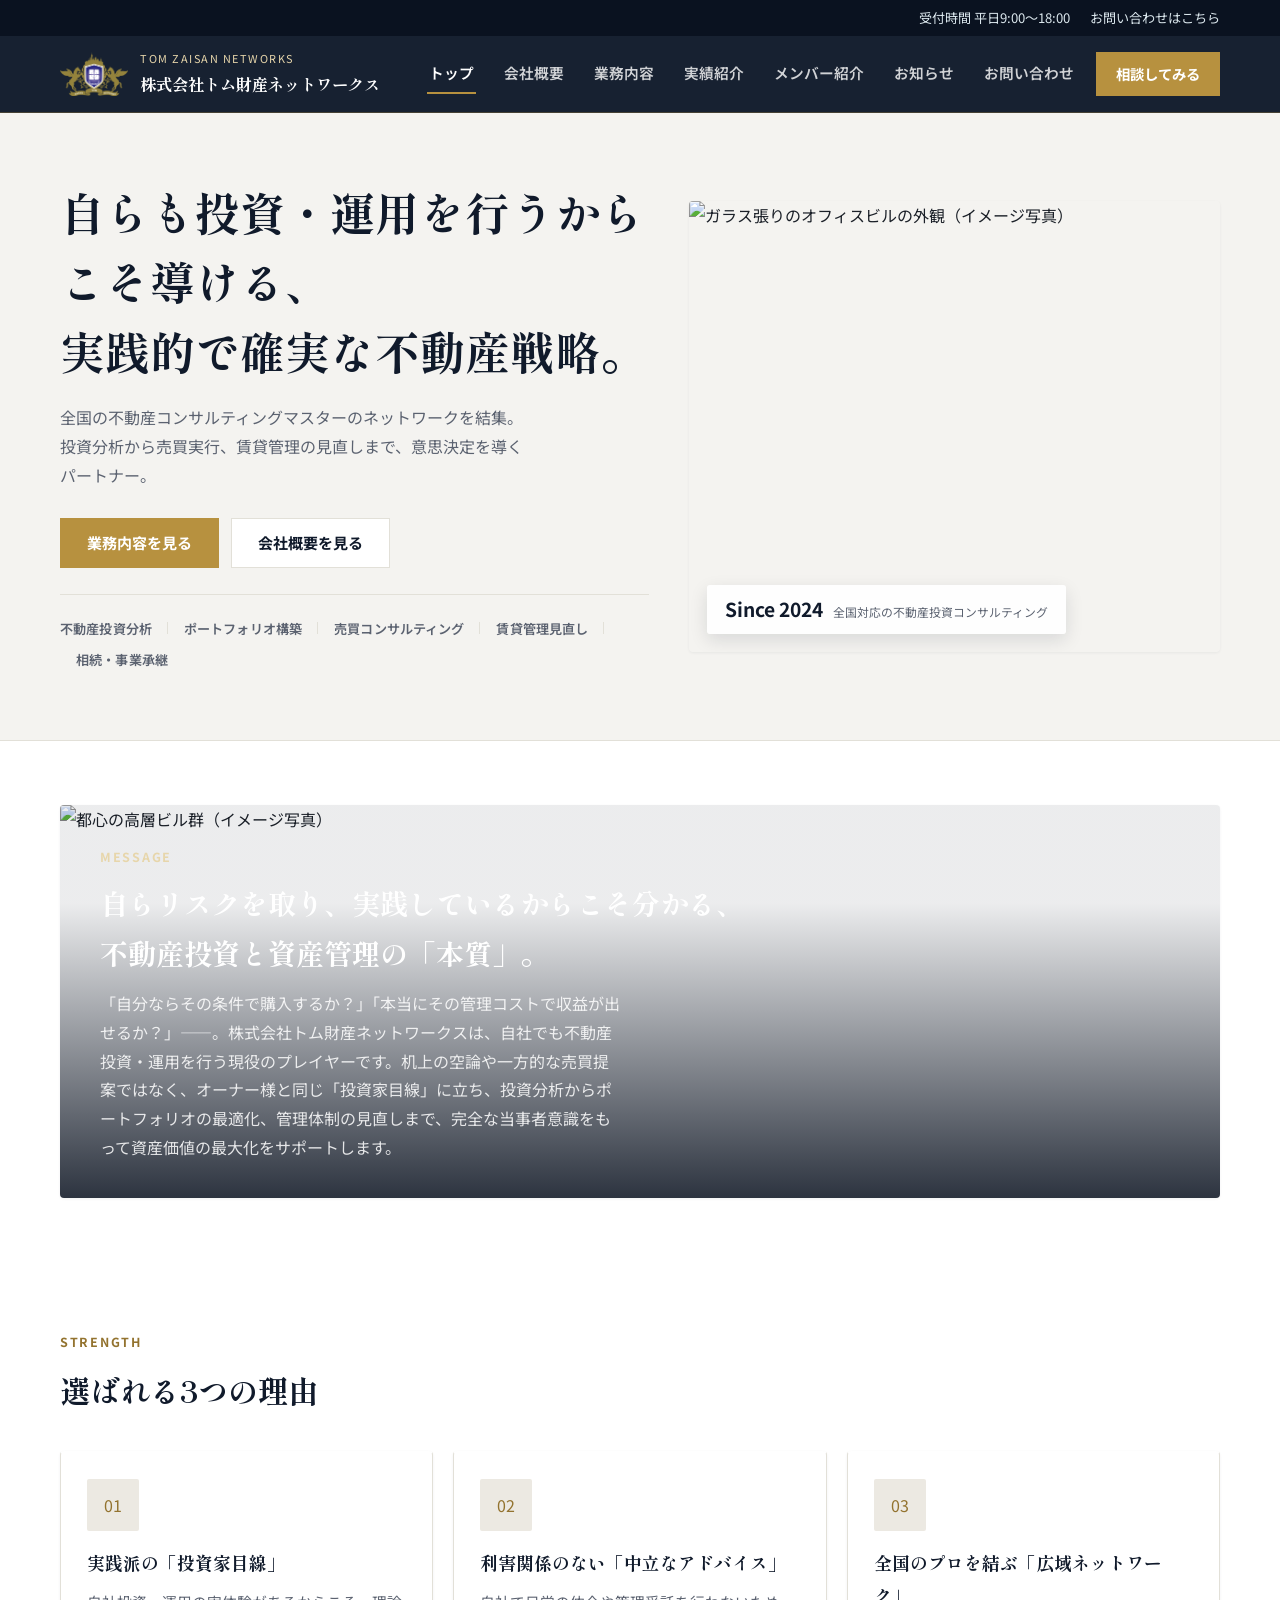
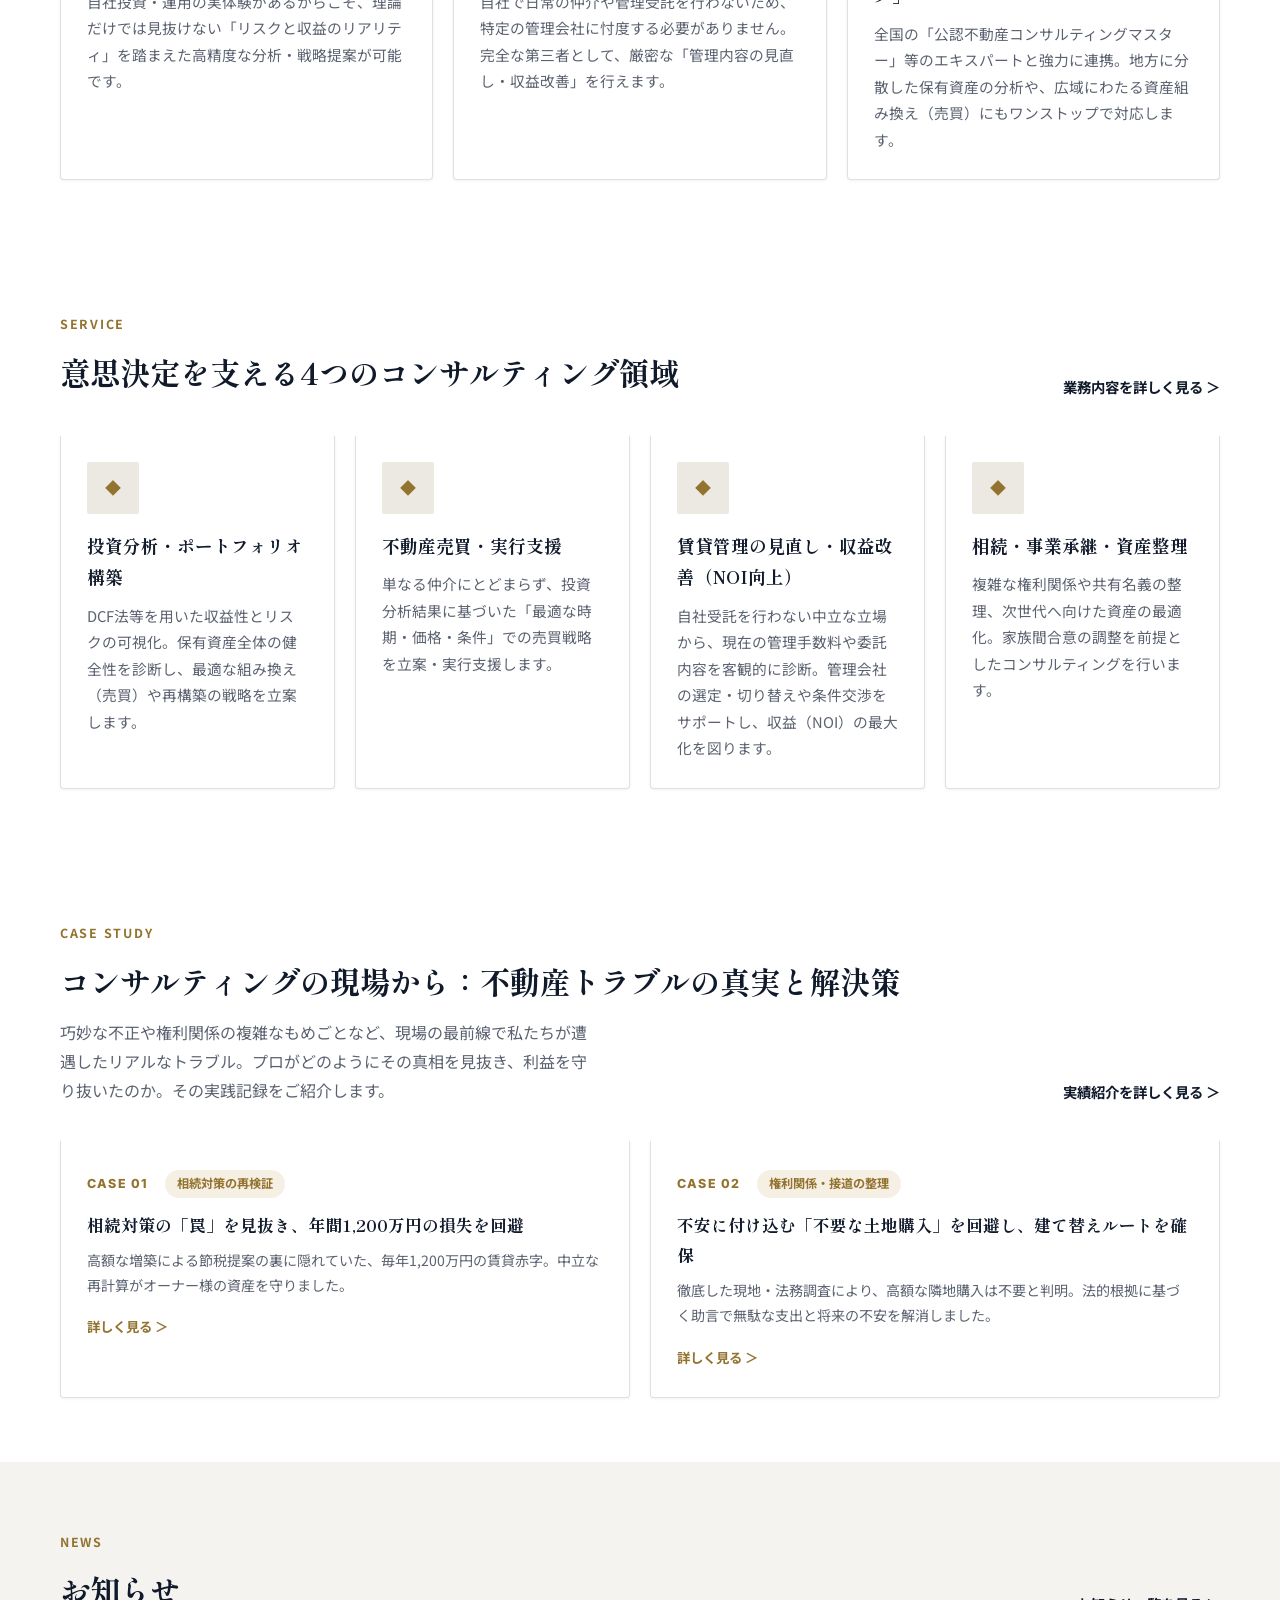
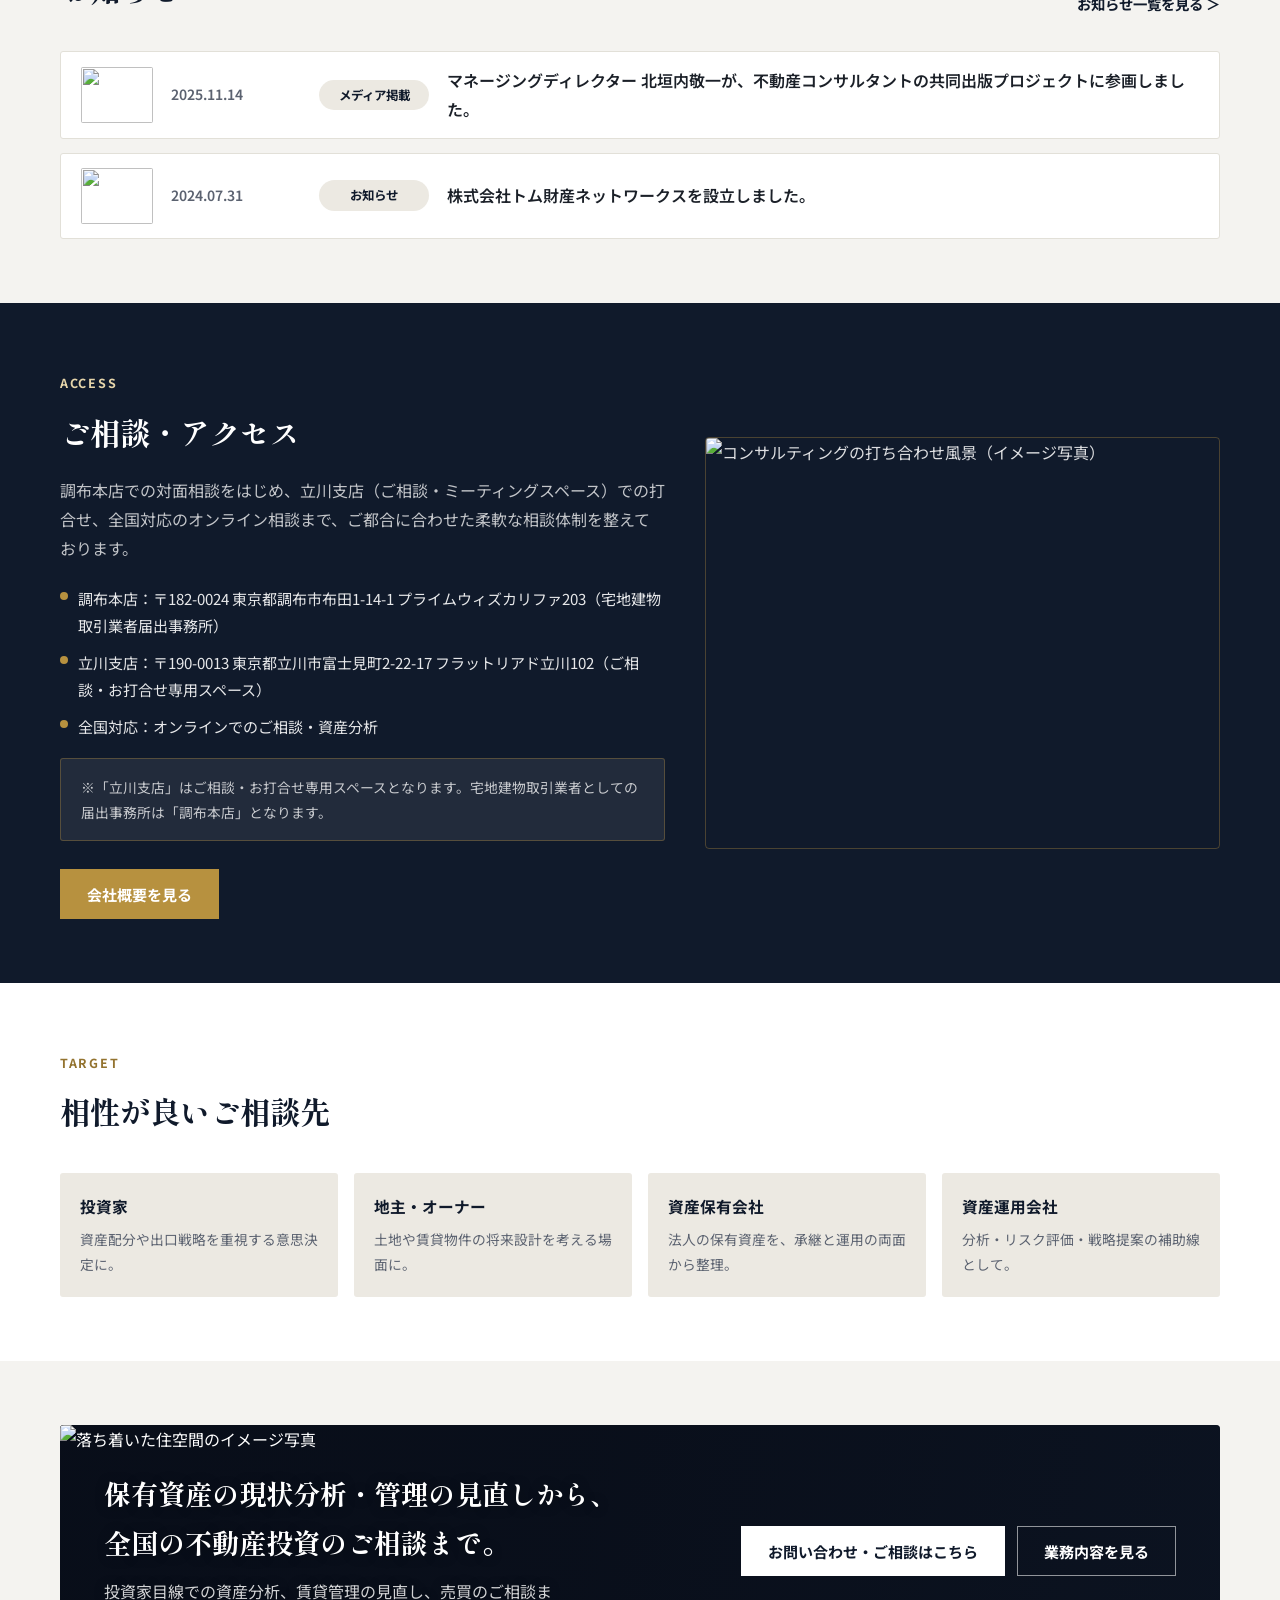
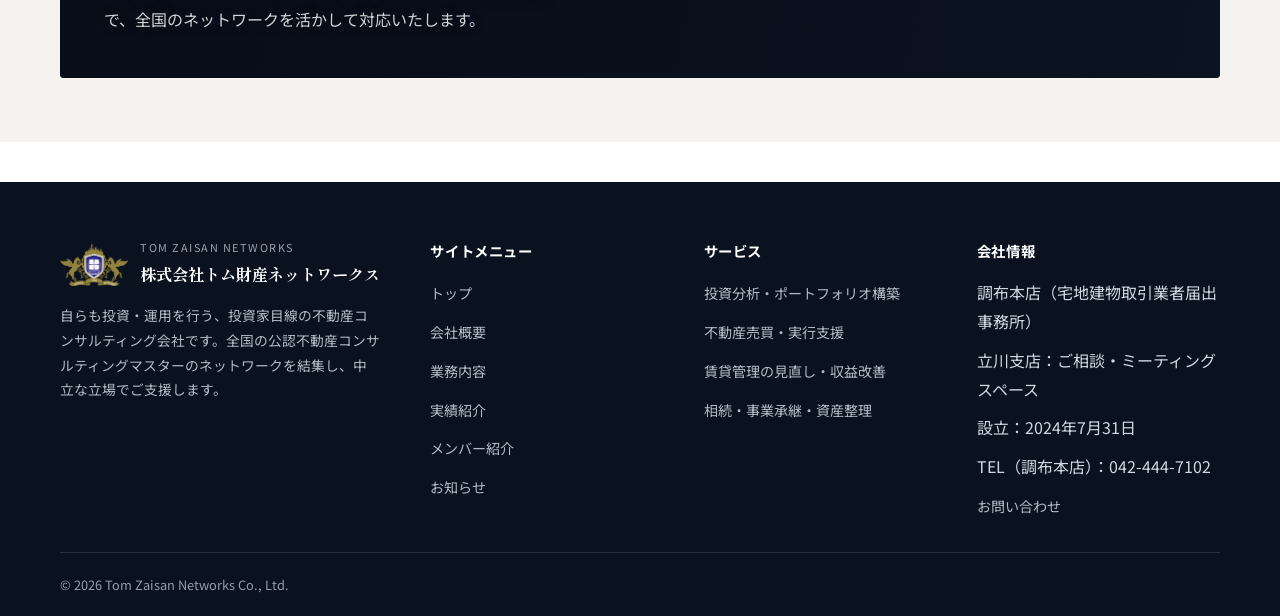
==== commit 382ccd98: "顧客要望追加（ページ追加、写真追加 etc...）" ====
--- a/index.html
+++ b/index.html
@@ -28,12 +28,7 @@
       <div class="wrap header-inner">
         <a class="brand-link" href="index.html" aria-label="株式会社トム財産ネットワークス トップへ戻る">
           <div class="brand-mark" aria-hidden="true">
-            <svg viewBox="0 0 44 44" width="28" height="28" fill="none" xmlns="http://www.w3.org/2000/svg">
-              <path d="M7 21 22 6 37 21" stroke="#fff" stroke-width="5" stroke-linecap="round" stroke-linejoin="round" />
-              <path d="M7 21 7 36 37 36 37 21" stroke="#fff" stroke-width="5" stroke-linecap="round" stroke-linejoin="round" />
-              <line x1="15" y1="27" x2="29" y2="27" stroke="#b7913f" stroke-width="4.5" stroke-linecap="round" />
-              <line x1="22" y1="27" x2="22" y2="36" stroke="#b7913f" stroke-width="4.5" stroke-linecap="round" />
-            </svg>
+            <img src="images/TOMrogo.png" alt="" />
           </div>
           <div class="brand-text">
             <p class="brand-en">Tom Zaisan Networks</p>
@@ -46,6 +41,8 @@
             <a href="index.html" aria-current="page">トップ</a>
             <a href="company.html">会社概要</a>
             <a href="service.html">業務内容</a>
+            <a href="case-study.html">実績紹介</a>
+            <a href="team.html">メンバー紹介</a>
             <a href="news.html">お知らせ</a>
             <a href="contact.html">お問い合わせ</a>
           </nav>
@@ -172,6 +169,35 @@
         </div>
       </section>
 
+      <section class="section reveal">
+        <div class="wrap">
+          <div class="section-head">
+            <div>
+              <span class="section-tag">Case Study</span>
+              <h2>コンサルティングの現場から：不動産トラブルの真実と解決策</h2>
+              <p>巧妙な不正や権利関係の複雑なもめごとなど、現場の最前線で私たちが遭遇したリアルなトラブル。プロがどのようにその真相を見抜き、利益を守り抜いたのか。その実践記録をご紹介します。</p>
+            </div>
+            <a class="link-more" href="case-study.html">実績紹介を詳しく見る ＞</a>
+          </div>
+          <div class="case-teaser-grid">
+            <a class="case-teaser" href="case-study.html#case-01">
+              <span class="case-file-no">CASE 01</span>
+              <span class="case-tag">相続対策の再検証</span>
+              <h3>相続対策の「罠」を見抜き、年間1,200万円の損失を回避</h3>
+              <p>高額な増築による節税提案の裏に隠れていた、毎年1,200万円の賃貸赤字。中立な再計算がオーナー様の資産を守りました。</p>
+              <span class="case-teaser-more">詳しく見る ＞</span>
+            </a>
+            <a class="case-teaser" href="case-study.html#case-02">
+              <span class="case-file-no">CASE 02</span>
+              <span class="case-tag">権利関係・接道の整理</span>
+              <h3>不安に付け込む「不要な土地購入」を回避し、建て替えルートを確保</h3>
+              <p>徹底した現地・法務調査により、高額な隣地購入は不要と判明。法的根拠に基づく助言で無駄な支出と将来の不安を解消しました。</p>
+              <span class="case-teaser-more">詳しく見る ＞</span>
+            </a>
+          </div>
+        </div>
+      </section>
+
       <section class="section section-alt reveal">
         <div class="wrap">
           <div class="section-head">
@@ -188,7 +214,7 @@
               </span>
               <span class="news-date">2025.11.14</span>
               <span class="news-tag">メディア掲載</span>
-              <span class="news-title">代表 北垣内敬一が、不動産コンサルタントの共同出版プロジェクトに参画しました。</span>
+              <span class="news-title">マネージングディレクター 北垣内敬一が、不動産コンサルタントの共同出版プロジェクトに参画しました。</span>
             </a>
             <a class="news-item" href="news.html#news-02">
               <span class="news-thumb">
@@ -209,15 +235,15 @@
               <span class="section-tag">Access</span>
               <h2>ご相談・アクセス</h2>
               <p>
-                調布本社での対面相談をはじめ、立川ミーティングスペースでの打合せ、全国対応のオンライン相談まで、ご都合に合わせた柔軟な相談体制を整えております。
+                調布本店での対面相談をはじめ、立川支店（ご相談・ミーティングスペース）での打合せ、全国対応のオンライン相談まで、ご都合に合わせた柔軟な相談体制を整えております。
               </p>
               <ul class="about-list">
-                <li>調布本社：対面でのご相談・お打合せ（宅地建物取引業者届出事務所）</li>
-                <li>立川ミーティングスペース：対面ご相談・お打合せ専用スペース</li>
+                <li>調布本店：〒182-0024 東京都調布市布田1-14-1 プライムウィズカリファ203（宅地建物取引業者届出事務所）</li>
+                <li>立川支店：〒190-0013 東京都立川市富士見町2-22-17 フラットリアド立川102（ご相談・お打合せ専用スペース）</li>
                 <li>全国対応：オンラインでのご相談・資産分析</li>
               </ul>
               <div class="note-box">
-                ※「立川」はご相談・お打合せ専用スペースとなります。宅地建物取引業者としての届出事務所は「調布本社」となります。
+                ※「立川支店」はご相談・お打合せ専用スペースとなります。宅地建物取引業者としての届出事務所は「調布本店」となります。
               </div>
               <div class="hero-actions">
                 <a class="btn btn-primary" href="company.html">会社概要を見る</a>
@@ -234,43 +260,6 @@
         </div>
       </section>
 
-      <section class="section section-alt reveal">
-        <div class="wrap">
-          <div class="section-head">
-            <div>
-              <span class="section-tag">Scene</span>
-              <h2>不動産と資産をめぐるシーン</h2>
-            </div>
-          </div>
-          <div class="gallery-grid">
-            <figure class="gallery-item">
-              <img
-                src="https://images.unsplash.com/photo-1524230572899-a752b3835840?auto=format&fit=crop&w=700&q=70"
-                alt="都心のオフィスビル群（イメージ写真）"
-                loading="lazy"
-              />
-              <figcaption class="gallery-caption">都市の不動産を俯瞰する</figcaption>
-            </figure>
-            <figure class="gallery-item">
-              <img
-                src="https://images.unsplash.com/photo-1560184897-ae75f418493e?auto=format&fit=crop&w=700&q=70"
-                alt="住宅の外観（イメージ写真）"
-                loading="lazy"
-              />
-              <figcaption class="gallery-caption">保有資産の次の使い方を考える</figcaption>
-            </figure>
-            <figure class="gallery-item">
-              <img
-                src="https://images.unsplash.com/photo-1554469384-e58fac16e23a?auto=format&fit=crop&w=700&q=70"
-                alt="ミーティングでの相談風景（イメージ写真）"
-                loading="lazy"
-              />
-              <figcaption class="gallery-caption">相続・承継のご相談</figcaption>
-            </figure>
-          </div>
-        </div>
-      </section>
-
       <section class="section reveal">
         <div class="wrap">
           <div class="section-head">
@@ -326,12 +315,7 @@
         <div class="footer-col footer-brand">
           <a class="brand-link" href="index.html" style="color:#fff;">
             <div class="brand-mark" aria-hidden="true">
-              <svg viewBox="0 0 44 44" width="28" height="28" fill="none" xmlns="http://www.w3.org/2000/svg">
-                <path d="M7 21 22 6 37 21" stroke="#fff" stroke-width="5" stroke-linecap="round" stroke-linejoin="round" />
-                <path d="M7 21 7 36 37 36 37 21" stroke="#fff" stroke-width="5" stroke-linecap="round" stroke-linejoin="round" />
-                <line x1="15" y1="27" x2="29" y2="27" stroke="#b7913f" stroke-width="4.5" stroke-linecap="round" />
-                <line x1="22" y1="27" x2="22" y2="36" stroke="#b7913f" stroke-width="4.5" stroke-linecap="round" />
-              </svg>
+              <img src="images/TOMrogo.png" alt="" />
             </div>
             <div class="brand-text">
               <p class="brand-en" style="color:rgba(255,255,255,0.6);">Tom Zaisan Networks</p>
@@ -346,6 +330,8 @@
             <li><a href="index.html">トップ</a></li>
             <li><a href="company.html">会社概要</a></li>
             <li><a href="service.html">業務内容</a></li>
+            <li><a href="case-study.html">実績紹介</a></li>
+            <li><a href="team.html">メンバー紹介</a></li>
             <li><a href="news.html">お知らせ</a></li>
           </ul>
         </div>
@@ -361,9 +347,10 @@
         <div class="footer-col">
           <h4>会社情報</h4>
           <ul>
-            <li>調布本社（宅地建物取引業者届出事務所）</li>
-            <li>立川：ご相談・ミーティングスペース</li>
+            <li>調布本店（宅地建物取引業者届出事務所）</li>
+            <li>立川支店：ご相談・ミーティングスペース</li>
             <li>設立：2024年7月31日</li>
+            <li>TEL（調布本店）：042-444-7102</li>
             <li><a href="contact.html">お問い合わせ</a></li>
           </ul>
         </div>
--- a/styles.css
+++ b/styles.css
@@ -124,16 +124,17 @@
 
 .brand-mark {
   flex: none;
-  width: 44px;
+  width: auto;
   height: 44px;
-  border-radius: var(--radius-sm);
-  display: grid;
-  place-items: center;
-  background: transparent;
-  border: 1px solid rgba(183, 145, 63, 0.5);
-  color: #fff;
-  font-weight: 700;
-  font-size: 1.15rem;
+  display: flex;
+  align-items: center;
+}
+
+.brand-mark img {
+  height: 100%;
+  width: auto;
+  object-fit: contain;
+  display: block;
 }
 
 .brand-text .brand-en {
@@ -777,6 +778,163 @@
   object-fit: cover;
 }
 
+/* ---------- Representative message ---------- */
+.message-banner {
+  display: grid;
+  grid-template-columns: minmax(220px, 300px) minmax(0, 1fr);
+  gap: 40px;
+  align-items: center;
+}
+
+.message-figure {
+  border-radius: var(--radius-lg);
+  overflow: hidden;
+  box-shadow: var(--shadow-flat);
+  aspect-ratio: 3 / 4;
+}
+
+.message-figure img {
+  width: 100%;
+  height: 100%;
+  object-fit: cover;
+}
+
+.message-quote {
+  margin: 0;
+  padding-left: 20px;
+  border-left: 3px solid var(--accent);
+  font-family: var(--font-serif);
+  font-size: clamp(1.05rem, 1.8vw, 1.3rem);
+  font-weight: 700;
+  color: var(--primary);
+  line-height: 1.8;
+}
+
+.message-body p {
+  margin: 18px 0 0;
+  color: var(--muted);
+}
+
+.message-signature {
+  margin-top: 26px !important;
+  display: flex;
+  align-items: baseline;
+  gap: 12px;
+  color: var(--primary) !important;
+}
+
+.message-signature strong {
+  font-family: var(--font-serif);
+  font-size: 1.05rem;
+}
+
+.message-signature span {
+  font-size: 0.85rem;
+  color: var(--muted);
+}
+
+/* ---------- Member feature (photo + bio, side by side) ---------- */
+.member-feature {
+  display: grid;
+  grid-template-columns: minmax(320px, 0.9fr) minmax(0, 1.1fr);
+  gap: 40px;
+  align-items: center;
+}
+
+/* ---------- Member portrait (profile card + photo composite) ---------- */
+.member-portrait {
+  position: relative;
+  border-radius: var(--radius-lg);
+  overflow: hidden;
+  box-shadow: var(--shadow-flat);
+  aspect-ratio: 1280 / 720;
+}
+
+.member-portrait-frame {
+  width: 100%;
+  height: 100%;
+  object-fit: cover;
+  display: block;
+}
+
+.member-portrait-photo {
+  position: absolute;
+  top: 0;
+  left: 26%;
+  width: 50%;
+  height: 100%;
+  object-fit: cover;
+  object-position: 68% 30%;
+}
+
+.member-bio {
+  max-width: 640px;
+}
+
+.member-bio h3 {
+  margin: 0 0 12px;
+  font-family: var(--font-serif);
+  font-size: clamp(1.2rem, 2vw, 1.5rem);
+  font-weight: 700;
+  color: var(--primary);
+}
+
+.member-bio p {
+  margin: 0 0 18px;
+  color: var(--muted);
+}
+
+/* ---------- Member grid (additional members, scales to any count) ---------- */
+.member-grid {
+  margin-top: 40px;
+  display: grid;
+  grid-template-columns: repeat(3, minmax(0, 1fr));
+  gap: 20px;
+}
+
+.member-card {
+  background: #fff;
+  border: 1px solid var(--line);
+  border-top: 2px solid transparent;
+  border-radius: var(--radius-lg);
+  padding: 26px;
+  box-shadow: var(--shadow-flat);
+}
+
+.member-card-avatar {
+  width: 52px;
+  height: 52px;
+  border-radius: 50%;
+  display: grid;
+  place-items: center;
+  background: var(--bg-soft-2);
+  color: var(--accent-dark);
+  font-family: "Inter", sans-serif;
+  font-weight: 700;
+  margin-bottom: 16px;
+}
+
+.member-card h3 {
+  margin: 0 0 10px;
+  font-family: var(--font-serif);
+  font-size: 1.05rem;
+  font-weight: 700;
+  color: var(--primary);
+}
+
+.member-card p {
+  margin: 0;
+  color: var(--muted);
+  font-size: 0.92rem;
+}
+
+.member-card--placeholder {
+  border-style: dashed;
+  border-color: var(--line);
+  box-shadow: none;
+  opacity: 0.7;
+}
+
 /* ---------- Section (dark variant) ---------- */
 .section-dark {
   background: var(--primary);
@@ -1117,6 +1275,213 @@
   font-size: 0.94rem;
 }
 
+/* ---------- Case Study (実績紹介) ---------- */
+.case-intro-band {
+  display: flex;
+  align-items: center;
+  flex-wrap: wrap;
+  gap: 28px;
+  background: var(--bg-soft-2);
+  border-radius: var(--radius-lg);
+  padding: 32px 36px;
+}
+
+.case-intro-band p {
+  flex: 1 1 420px;
+  margin: 0;
+  color: var(--muted);
+  max-width: 62ch;
+}
+
+.case-intro-badges {
+  display: flex;
+  flex: none;
+  flex-wrap: wrap;
+  gap: 12px;
+}
+
+.case-badge {
+  display: inline-flex;
+  align-items: center;
+  gap: 8px;
+  padding: 10px 18px;
+  background: #fff;
+  border: 1px solid var(--line);
+  border-radius: 999px;
+  font-size: 0.82rem;
+  font-weight: 600;
+  color: var(--primary);
+  white-space: nowrap;
+}
+
+.case-badge strong {
+  color: var(--accent-dark);
+  font-weight: 800;
+}
+
+.case-list {
+  display: grid;
+  gap: 32px;
+}
+
+.case-file {
+  background: #fff;
+  border: 1px solid var(--line);
+  border-radius: var(--radius-lg);
+  box-shadow: var(--shadow-flat);
+  overflow: hidden;
+}
+
+.case-file-head {
+  padding: 26px 36px;
+  background: var(--bg-soft);
+  border-bottom: 1px solid var(--line);
+}
+
+.case-file-no {
+  font-family: "Inter", sans-serif;
+  font-weight: 800;
+  font-size: 0.78rem;
+  letter-spacing: 0.1em;
+  color: var(--accent-dark);
+}
+
+.case-tag {
+  display: inline-block;
+  margin-left: 12px;
+  padding: 3px 12px;
+  border-radius: 999px;
+  background: rgba(183, 145, 63, 0.14);
+  color: var(--accent-dark);
+  font-size: 0.76rem;
+  font-weight: 700;
+}
+
+.case-file-head h3 {
+  margin: 10px 0 0;
+  font-family: var(--font-serif);
+  font-size: clamp(1.1rem, 2vw, 1.4rem);
+  font-weight: 700;
+  color: var(--primary);
+}
+
+.case-file-body {
+  display: grid;
+  gap: 24px;
+  padding: 30px 36px 36px;
+}
+
+.case-section h4 {
+  margin: 0 0 10px;
+  font-size: 0.82rem;
+  font-weight: 700;
+  letter-spacing: 0.04em;
+  text-transform: uppercase;
+  color: var(--accent-dark);
+}
+
+.case-section p {
+  margin: 0;
+  color: var(--text);
+  font-size: 0.95rem;
+}
+
+.case-quote {
+  margin: 0;
+  padding: 18px 22px;
+  background: var(--bg-soft);
+  border-left: 3px solid var(--line);
+  border-radius: var(--radius-sm);
+  color: var(--muted);
+  font-style: italic;
+  font-size: 0.94rem;
+}
+
+.case-section--solution {
+  padding-top: 20px;
+  border-top: 1px dashed var(--line);
+}
+
+.case-highlight {
+  display: inline-flex;
+  align-items: baseline;
+  gap: 10px;
+  margin-top: 18px;
+  padding: 12px 20px;
+  background: rgba(183, 145, 63, 0.1);
+  border: 1px solid rgba(183, 145, 63, 0.3);
+  border-radius: var(--radius-sm);
+}
+
+.case-highlight strong {
+  font-family: "Inter", sans-serif;
+  font-size: 1.25rem;
+  font-weight: 800;
+  color: var(--primary);
+}
+
+.case-highlight span {
+  font-size: 0.84rem;
+  font-weight: 600;
+  color: var(--muted);
+}
+
+.case-disclaimer {
+  margin: 28px 0 0;
+  padding: 16px 20px;
+  background: var(--bg-soft-2);
+  border-radius: var(--radius-md);
+  font-size: 0.82rem;
+  color: var(--muted);
+}
+
+.case-teaser-grid {
+  display: grid;
+  grid-template-columns: repeat(2, minmax(0, 1fr));
+  gap: 20px;
+}
+
+.case-teaser {
+  display: block;
+  background: #fff;
+  border: 1px solid var(--line);
+  border-top: 2px solid transparent;
+  border-radius: var(--radius-lg);
+  padding: 26px;
+  box-shadow: var(--shadow-flat);
+  text-decoration: none;
+  color: inherit;
+  transition: box-shadow 160ms ease, transform 160ms ease, border-top-color 160ms ease;
+}
+
+.case-teaser:hover {
+  box-shadow: var(--shadow-flat-hover);
+  transform: translateY(-1px);
+  border-top-color: var(--accent);
+}
+
+.case-teaser h3 {
+  margin:12px 0 8px;
+  font-family: var(--font-serif);
+  font-size: 1.05rem;
+  font-weight: 700;
+  color: var(--primary);
+}
+
+.case-teaser p {
+  margin: 0;
+  color: var(--muted);
+  font-size: 0.88rem;
+}
+
+.case-teaser-more {
+  display: inline-block;
+  margin-top: 16px;
+  font-size: 0.84rem;
+  font-weight: 700;
+  color: var(--accent-dark);
+}
+
 /* ---------- Footer ---------- */
 .site-footer {
   background: var(--primary-dark);
@@ -1131,10 +1496,6 @@
   padding: 56px 0 32px;
 }
 
-.footer-brand .brand-mark {
-  background: rgba(255, 255, 255, 0.14);
-}
-
 .footer-brand p {
   margin: 14px 0 0;
   font-size: 0.86rem;
@@ -1209,6 +1570,23 @@
     order: -1;
   }
 
+  .message-banner {
+    grid-template-columns: 1fr;
+  }
+
+  .message-figure {
+    max-width: 260px;
+    margin: 0 auto;
+  }
+
+  .member-feature {
+    grid-template-columns: 1fr;
+  }
+
+  .member-grid {
+    grid-template-columns: repeat(2, minmax(0, 1fr));
+  }
+
   .grid-4 {
     grid-template-columns: repeat(2, minmax(0, 1fr));
   }
@@ -1230,6 +1608,10 @@
   }
 
   .contact-grid {
+    grid-template-columns: 1fr;
+  }
+
+  .case-teaser-grid {
     grid-template-columns: 1fr;
   }
 
@@ -1294,6 +1676,7 @@
   .grid-4,
   .grid-3,
   .grid-2,
+  .member-grid,
   .gallery-grid,
   .pill-grid,
   .steps,
@@ -1308,4 +1691,14 @@
   .section {
     padding: 44px 0;
   }
-}
+
+  .case-intro-band {
+    padding: 26px;
+  }
+
+  .case-file-head,
+  .case-file-body {
+    padding-left: 22px;
+    padding-right: 22px;
+  }
+}
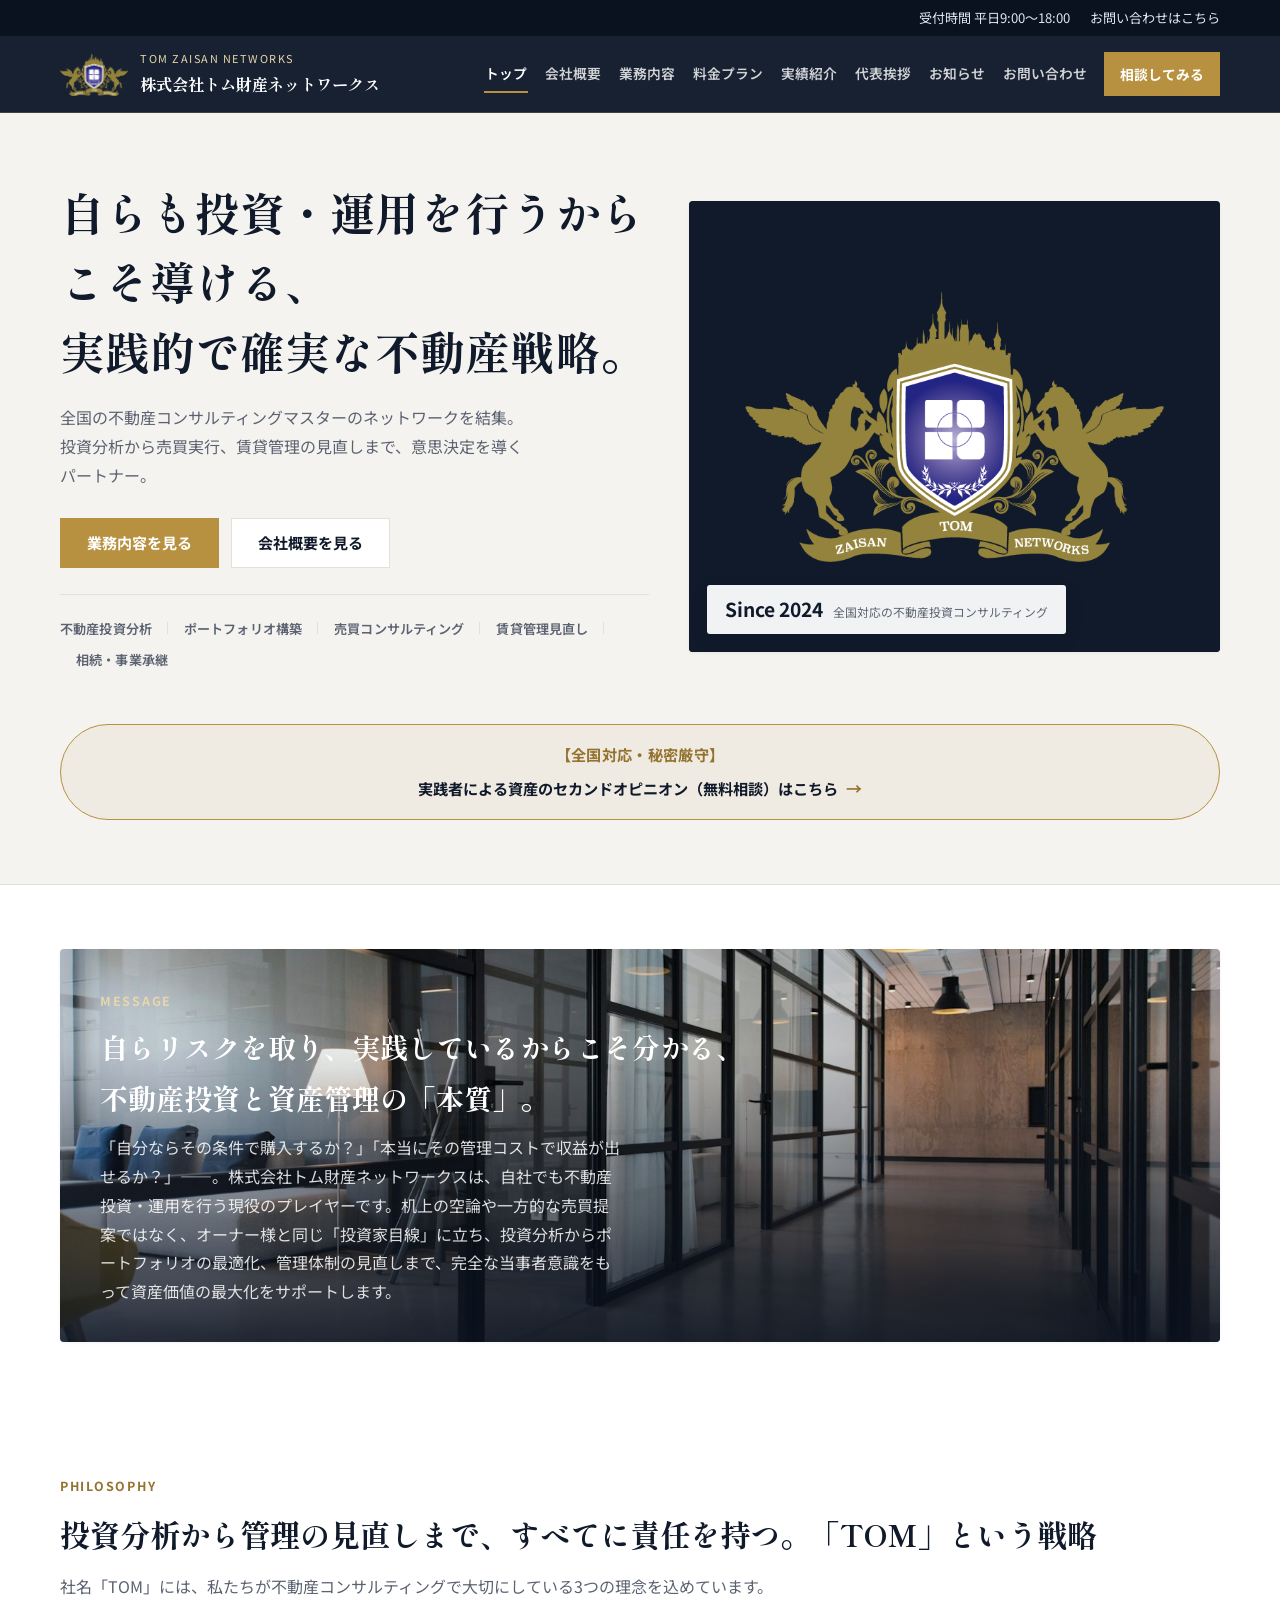
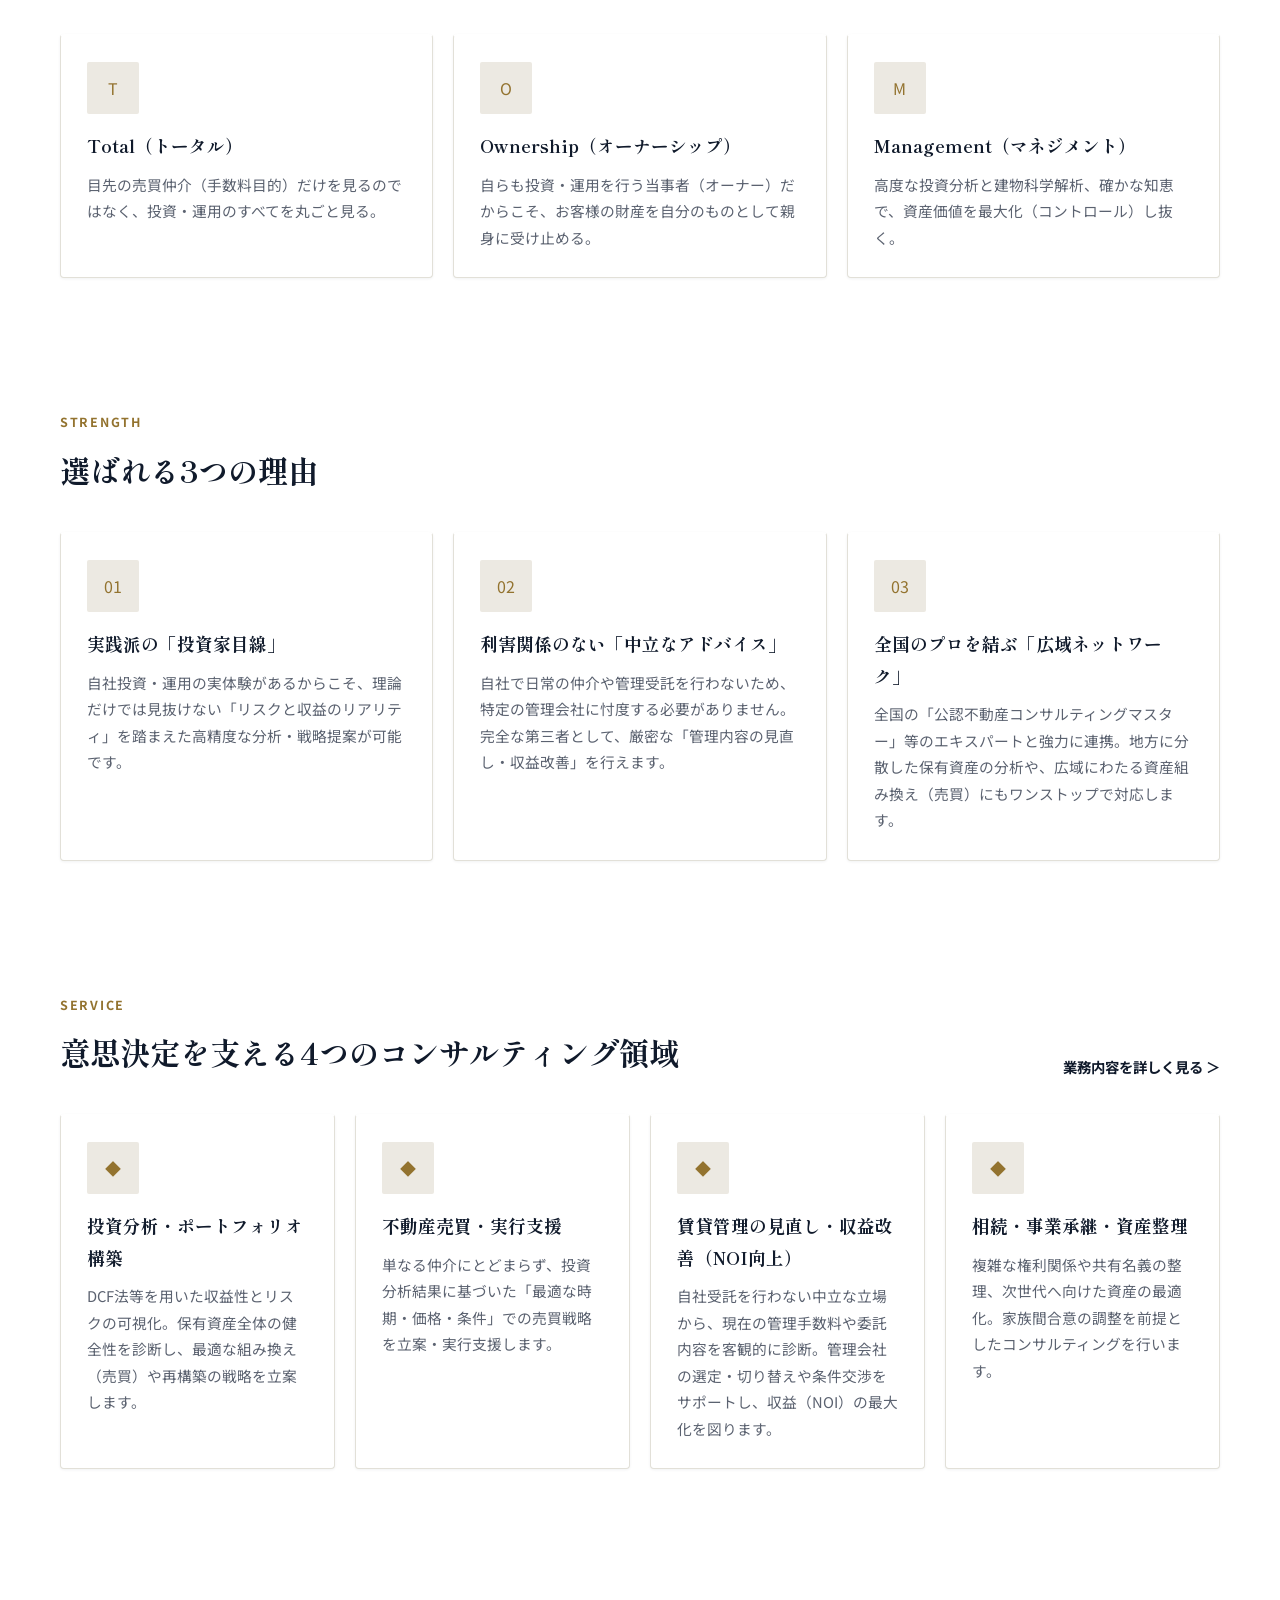
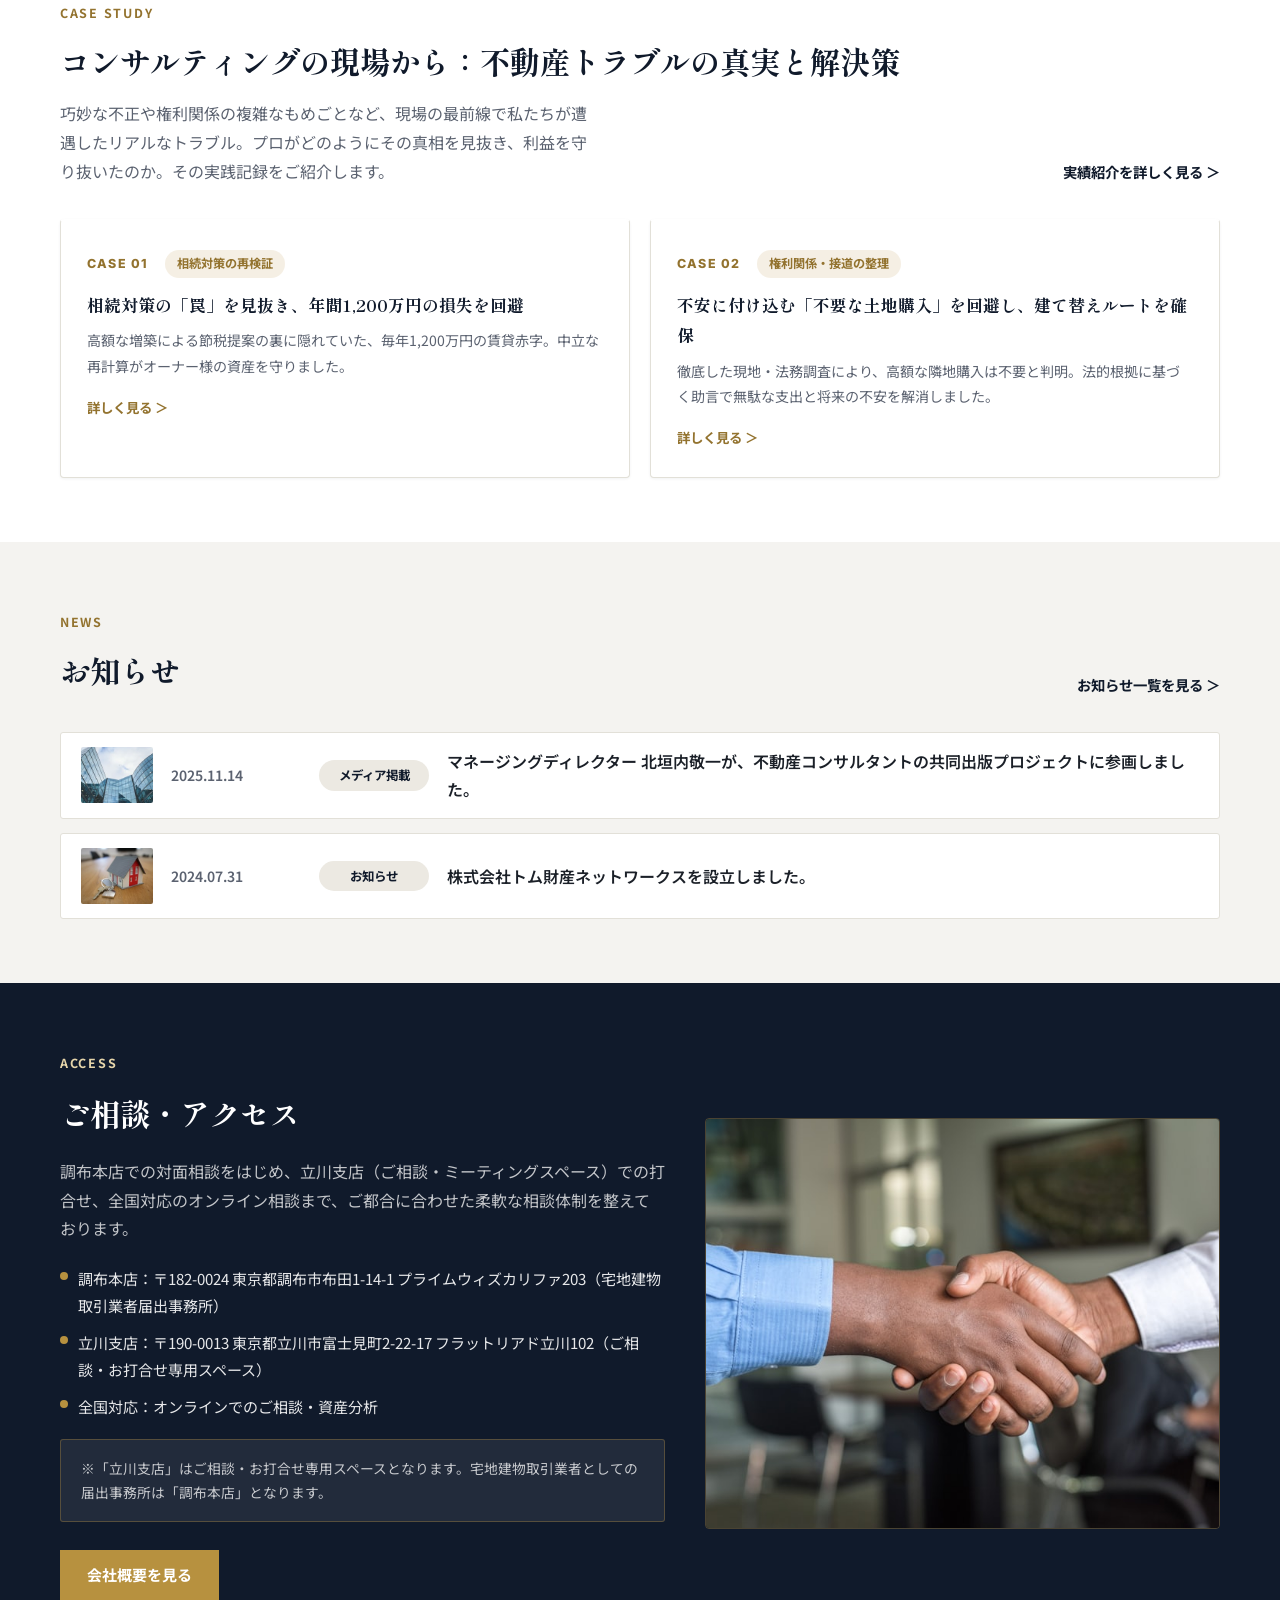
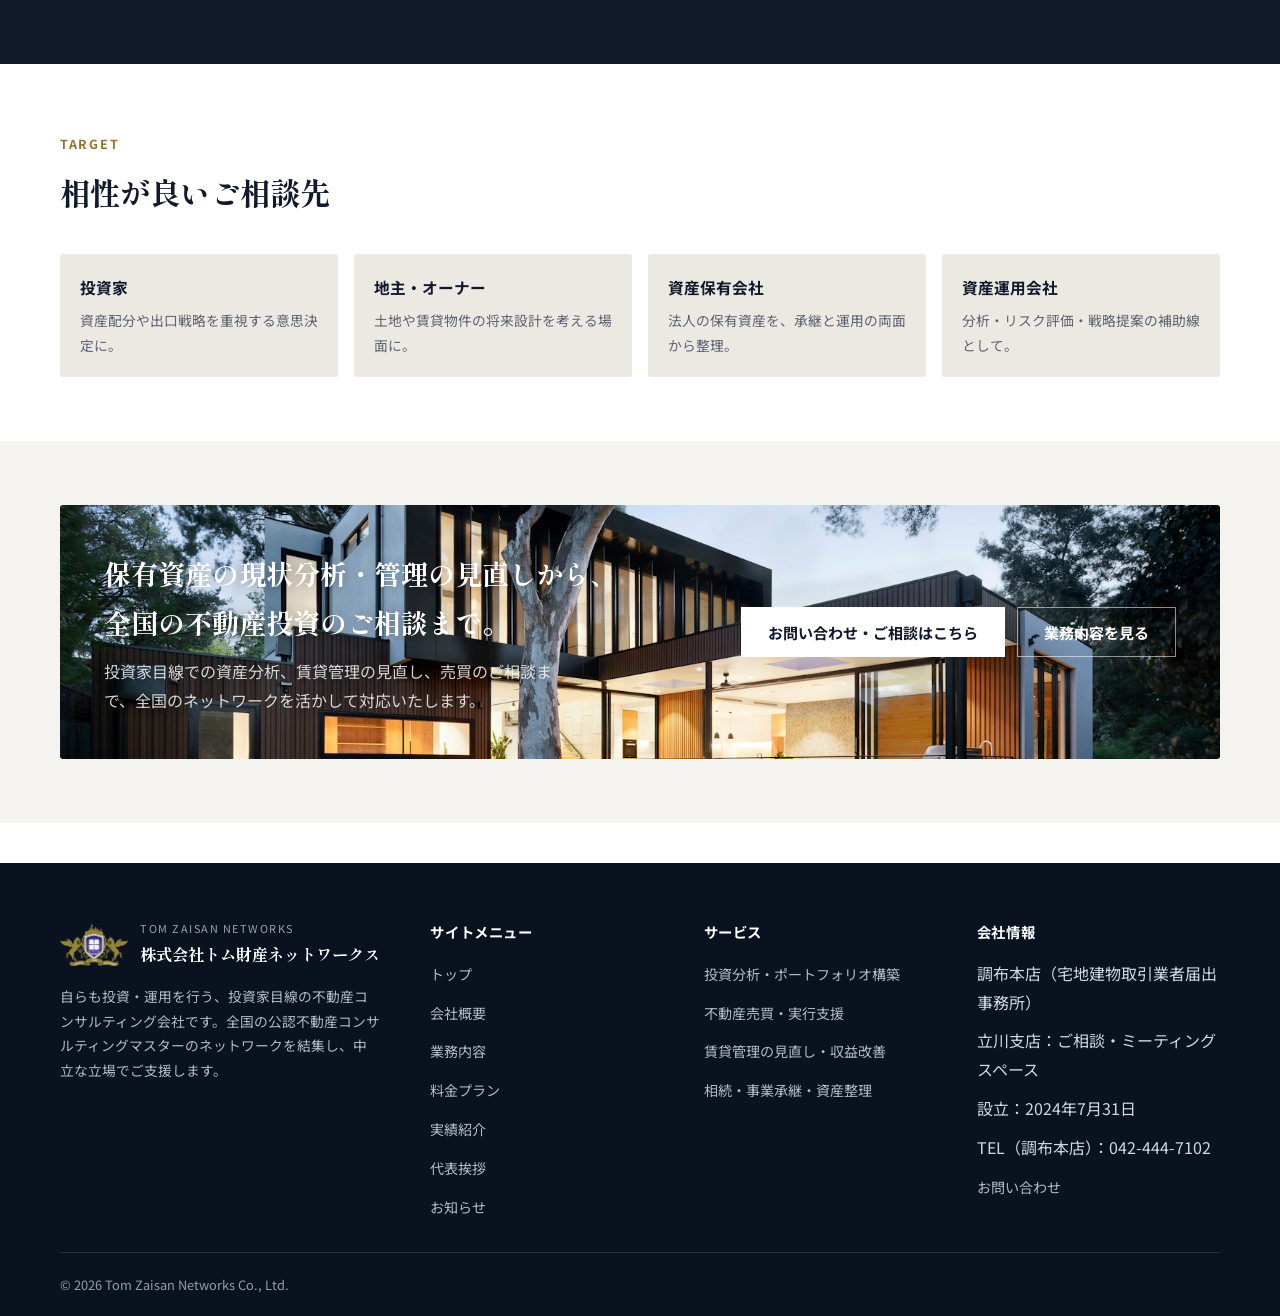
==== commit c3c7c434: "顧客要望実装（３回目）" ====
--- a/index.html
+++ b/index.html
@@ -41,8 +41,9 @@
             <a href="index.html" aria-current="page">トップ</a>
             <a href="company.html">会社概要</a>
             <a href="service.html">業務内容</a>
+            <a href="pricing.html">料金プラン</a>
             <a href="case-study.html">実績紹介</a>
-            <a href="team.html">メンバー紹介</a>
+            <a href="profile.html">代表挨拶</a>
             <a href="news.html">お知らせ</a>
             <a href="contact.html">お問い合わせ</a>
           </nav>
@@ -77,16 +78,33 @@
           </div>
 
           <div class="hero-art reveal">
-            <img
-              src="https://images.unsplash.com/photo-1486406146926-c627a92ad1ab?auto=format&fit=crop&w=900&q=70"
-              alt="ガラス張りのオフィスビルの外観（イメージ写真）"
-              loading="eager"
-            />
+            <div class="hero-art-fade">
+              <img
+                class="hero-art-img hero-art-img--photo"
+                src="images/unsplash-meeting.jpg"
+                alt="ガラス張りのオフィスビルの外観（イメージ写真）"
+                loading="eager"
+              />
+              <img
+                class="hero-art-img hero-art-img--logo"
+                src="images/TOMrogo.png"
+                alt="株式会社トム財産ネットワークス ロゴマーク"
+                loading="eager"
+              />
+            </div>
             <div class="hero-art-badge">
               <strong>Since 2024</strong>
               <span>全国対応の不動産投資コンサルティング</span>
             </div>
           </div>
+
+          <a class="hero-second-opinion reveal" href="contact.html">
+            <span class="hero-second-opinion-badge">【全国対応・秘密厳守】</span>
+            <span class="hero-second-opinion-row">
+              <span class="hero-second-opinion-text">実践者による資産のセカンドオピニオン（無料相談）はこちら</span>
+              <span class="hero-second-opinion-arrow" aria-hidden="true">&rarr;</span>
+            </span>
+          </a>
         </div>
       </section>
 
@@ -94,7 +112,7 @@
         <div class="wrap">
           <div class="photo-banner">
             <img
-              src="https://images.unsplash.com/photo-1497366754035-f200968a6e72?auto=format&fit=crop&w=1600&q=70"
+              src="images/unsplash-consulting.jpg"
               alt="都心の高層ビル群（イメージ写真）"
               loading="lazy"
             />
@@ -111,6 +129,35 @@
         <div class="wrap">
           <div class="section-head">
             <div>
+              <span class="section-tag">Philosophy</span>
+              <h2>投資分析から管理の見直しまで、すべてに責任を持つ。「TOM」という戦略</h2>
+              <p class="section-head-nowrap">社名「TOM」には、私たちが不動産コンサルティングで大切にしている3つの理念を込めています。</p>
+            </div>
+          </div>
+          <div class="grid-3">
+            <article class="card">
+              <div class="card-icon" aria-hidden="true">T</div>
+              <h3>Total（トータル）</h3>
+              <p>目先の売買仲介（手数料目的）だけを見るのではなく、投資・運用のすべてを丸ごと見る。</p>
+            </article>
+            <article class="card">
+              <div class="card-icon" aria-hidden="true">O</div>
+              <h3>Ownership（オーナーシップ）</h3>
+              <p>自らも投資・運用を行う当事者（オーナー）だからこそ、お客様の財産を自分のものとして親身に受け止める。</p>
+            </article>
+            <article class="card">
+              <div class="card-icon" aria-hidden="true">M</div>
+              <h3>Management（マネジメント）</h3>
+              <p>高度な投資分析と建物科学解析、確かな知恵で、資産価値を最大化（コントロール）し抜く。</p>
+            </article>
+          </div>
+        </div>
+      </section>
+
+      <section class="section reveal">
+        <div class="wrap">
+          <div class="section-head">
+            <div>
               <span class="section-tag">Strength</span>
               <h2>選ばれる3つの理由</h2>
             </div>
@@ -210,7 +257,7 @@
           <div class="news-list">
             <a class="news-item" href="news.html#news-01">
               <span class="news-thumb">
-                <img src="https://images.unsplash.com/photo-1554469384-e58fac16e23a?auto=format&fit=crop&w=200&q=60" alt="" />
+                <img src="images/unsplash-avatar1.jpg" alt="" />
               </span>
               <span class="news-date">2025.11.14</span>
               <span class="news-tag">メディア掲載</span>
@@ -218,7 +265,7 @@
             </a>
             <a class="news-item" href="news.html#news-02">
               <span class="news-thumb">
-                <img src="https://images.unsplash.com/photo-1560518883-ce09059eeffa?auto=format&fit=crop&w=200&q=60" alt="" />
+                <img src="images/unsplash-avatar2.jpg" alt="" />
               </span>
               <span class="news-date">2024.07.31</span>
               <span class="news-tag">お知らせ</span>
@@ -251,7 +298,7 @@
             </div>
             <div class="about-figure">
               <img
-                src="https://images.unsplash.com/photo-1521791136064-7986c2920216?auto=format&fit=crop&w=800&q=70"
+                src="images/unsplash-building.jpg"
                 alt="コンサルティングの打ち合わせ風景（イメージ写真）"
                 loading="lazy"
               />
@@ -293,8 +340,8 @@
         <div class="wrap">
           <div class="cta-banner cta-banner--photo">
             <img
-              src="https://images.unsplash.com/photo-1497366811353-6870744d04b2?auto=format&fit=crop&w=1600&q=70"
-              alt="落ち着いた住空間のイメージ写真"
+              src="images/unsplash-dusk-house.jpg"
+              alt="夜の住宅の外観イメージ写真"
               loading="lazy"
             />
             <div>
@@ -330,8 +377,9 @@
             <li><a href="index.html">トップ</a></li>
             <li><a href="company.html">会社概要</a></li>
             <li><a href="service.html">業務内容</a></li>
+            <li><a href="pricing.html">料金プラン</a></li>
             <li><a href="case-study.html">実績紹介</a></li>
-            <li><a href="team.html">メンバー紹介</a></li>
+            <li><a href="profile.html">代表挨拶</a></li>
             <li><a href="news.html">お知らせ</a></li>
           </ul>
         </div>
--- a/styles.css
+++ b/styles.css
@@ -157,22 +157,24 @@
 .header-actions {
   display: flex;
   align-items: center;
-  gap: 20px;
+  gap: 16px;
 }
 
 .site-nav {
   display: flex;
   align-items: center;
-  gap: 26px;
+  gap: 16px;
 }
 
 .site-nav a {
   text-decoration: none;
   color: rgba(255, 255, 255, 0.8);
   font-weight: 600;
-  font-size: 0.92rem;
-  padding: 6px 2px;
+  font-size: 0.86rem;
+  padding: 6px 1px;
   border-bottom: 2px solid transparent;
+  white-space: nowrap;
+  flex: none;
 }
 
 .site-nav a:hover,
@@ -186,14 +188,15 @@
   align-items: center;
   gap: 8px;
   height: 44px;
-  padding: 0 20px;
+  padding: 0 16px;
   border-radius: 0;
   background: var(--accent);
   color: #fff !important;
   font-weight: 700;
-  font-size: 0.9rem;
+  font-size: 0.86rem;
   text-decoration: none;
   white-space: nowrap;
+  flex: none;
   transition: background 160ms ease, transform 160ms ease;
 }
 
@@ -354,6 +357,56 @@
   background: var(--line);
 }
 
+.hero-second-opinion {
+  grid-column: 1 / -1;
+  display: flex;
+  flex-direction: column;
+  align-items: center;
+  justify-content: center;
+  gap: 6px;
+  margin-top: 8px;
+  padding: 16px 24px;
+  border: 1px solid var(--accent);
+  border-radius: 999px;
+  background: rgba(183, 145, 63, 0.08);
+  text-decoration: none;
+  text-align: center;
+  transition: background 0.2s ease, transform 0.2s ease;
+}
+
+.hero-second-opinion:hover {
+  background: rgba(183, 145, 63, 0.16);
+  transform: translateY(-1px);
+}
+
+.hero-second-opinion-badge {
+  flex: 0 0 auto;
+  font-size: 0.95rem;
+  font-weight: 700;
+  color: var(--accent-dark);
+  letter-spacing: 0.02em;
+}
+
+.hero-second-opinion-row {
+  display: flex;
+  align-items: center;
+  justify-content: center;
+  gap: 8px;
+}
+
+.hero-second-opinion-text {
+  flex: 0 1 auto;
+  font-size: 0.95rem;
+  font-weight: 700;
+  color: var(--primary);
+}
+
+.hero-second-opinion-arrow {
+  flex: 0 0 auto;
+  color: var(--accent-dark);
+  font-weight: 700;
+}
+
 .hero-art {
   position: relative;
   border-radius: var(--radius-lg);
@@ -362,10 +415,53 @@
   aspect-ratio: 4 / 3.4;
 }
 
-.hero-art img {
+.hero-art-fade {
+  position: relative;
+  width: 100%;
+  height: 100%;
+}
+
+.hero-art-img {
+  position: absolute;
+  inset: 0;
   width: 100%;
   height: 100%;
   object-fit: cover;
+}
+
+.hero-art-img--photo {
+  animation: hero-art-fade-photo 12s ease-in-out infinite;
+}
+
+.hero-art-img--logo {
+  box-sizing: border-box;
+  object-fit: contain;
+  background: var(--primary);
+  padding: 56px;
+  animation: hero-art-fade-logo 12s ease-in-out infinite;
+}
+
+@keyframes hero-art-fade-photo {
+  0%, 33.33% { opacity: 1; }
+  50%, 83.33% { opacity: 0; }
+  100% { opacity: 1; }
+}
+
+@keyframes hero-art-fade-logo {
+  0%, 33.33% { opacity: 0; }
+  50%, 83.33% { opacity: 1; }
+  100% { opacity: 0; }
+}
+
+@media (prefers-reduced-motion: reduce) {
+  .hero-art-img--photo,
+  .hero-art-img--logo {
+    animation: none;
+  }
+
+  .hero-art-img--logo {
+    opacity: 0;
+  }
 }
 
 .hero-art-badge {
@@ -559,6 +655,11 @@
   max-width: 60ch;
 }
 
+.section-head-nowrap {
+  max-width: none;
+  white-space: nowrap;
+}
+
 .section-tag {
   display: inline-block;
   color: var(--accent-dark);
@@ -719,6 +820,37 @@
   margin-bottom: 10px;
 }
 
+.rank-badge {
+  display: block;
+  font-size: 1.8rem;
+  line-height: 1;
+  margin-bottom: 14px;
+}
+
+.card-subtitle {
+  margin: 0 0 10px;
+  font-size: 0.85rem;
+  font-weight: 700;
+  color: var(--accent-dark);
+}
+
+.plan-price {
+  margin: 0 0 12px;
+  font-family: var(--font-serif);
+  font-size: 1.15rem;
+  font-weight: 700;
+  color: var(--primary);
+}
+
+.plan-price span {
+  display: block;
+  margin-top: 4px;
+  font-family: "Noto Sans JP", sans-serif;
+  font-size: 0.78rem;
+  font-weight: 500;
+  color: var(--muted);
+}
+
 /* ---------- About banner ---------- */
 .about-banner {
   display: grid;
@@ -779,11 +911,26 @@
 }
 
 /* ---------- Representative message ---------- */
-.message-banner {
-  display: grid;
-  grid-template-columns: minmax(220px, 300px) minmax(0, 1fr);
-  gap: 40px;
-  align-items: center;
+.message-banner::after {
+  content: "";
+  display: table;
+  clear: both;
+}
+
+.profile-banner-image {
+  float: left;
+  width: 70%;
+  max-width: 720px;
+  margin: 4px 32px 20px 0;
+  border-radius: var(--radius-lg);
+  overflow: hidden;
+  box-shadow: var(--shadow-flat);
+}
+
+.profile-banner-image img {
+  width: 100%;
+  height: auto;
+  display: block;
 }
 
 .message-figure {
@@ -804,7 +951,7 @@
   padding-left: 20px;
   border-left: 3px solid var(--accent);
   font-family: var(--font-serif);
-  font-size: clamp(1.05rem, 1.8vw, 1.3rem);
+  font-size: clamp(1.25rem, 2.4vw, 1.6rem);
   font-weight: 700;
   color: var(--primary);
   line-height: 1.8;
@@ -1117,7 +1264,7 @@
   content: "";
   position: absolute;
   inset: 0;
-  background: linear-gradient(100deg, rgba(8, 13, 24, 0.94) 0%, rgba(8, 13, 24, 0.86) 45%, rgba(8, 13, 24, 0.55) 100%);
+  background: linear-gradient(100deg, rgba(8, 13, 24, 0.94) 0%, rgba(8, 13, 24, 0.9) 45%, rgba(8, 13, 24, 0.72) 100%);
   z-index: 0;
 }
 
@@ -1225,7 +1372,8 @@
 }
 
 .form-field input,
-.form-field textarea {
+.form-field textarea,
+.form-field select {
   width: 100%;
   padding: 12px 14px;
   border: 1px solid var(--line);
@@ -1237,7 +1385,8 @@
 }
 
 .form-field input:focus,
-.form-field textarea:focus {
+.form-field textarea:focus,
+.form-field select:focus {
   outline: none;
   border-color: var(--accent);
   background: #fff;
@@ -1246,6 +1395,34 @@
 .form-field textarea {
   resize: vertical;
   min-height: 120px;
+}
+
+.form-note {
+  margin: 0;
+  font-size: 0.8rem;
+  color: var(--muted);
+}
+
+.choice-group {
+  display: flex;
+  flex-wrap: wrap;
+  gap: 10px 20px;
+  padding: 4px 0 2px;
+}
+
+.choice-item {
+  display: flex;
+  align-items: center;
+  gap: 7px;
+  font-size: 0.9rem;
+  color: var(--text);
+  cursor: pointer;
+}
+
+.choice-item input[type="checkbox"],
+.choice-item input[type="radio"] {
+  width: auto;
+  accent-color: var(--accent-dark);
 }
 
 .form-field.has-error input,
@@ -1570,8 +1747,11 @@
     order: -1;
   }
 
-  .message-banner {
-    grid-template-columns: 1fr;
+  .profile-banner-image {
+    float: none;
+    width: 100%;
+    max-width: 320px;
+    margin: 0 auto 24px;
   }
 
   .message-figure {
@@ -1664,6 +1844,10 @@
 }
 
 @media (max-width: 720px) {
+  .section-head-nowrap {
+    white-space: normal;
+  }
+
   .news-item {
     grid-template-columns: 1fr;
     gap: 6px;
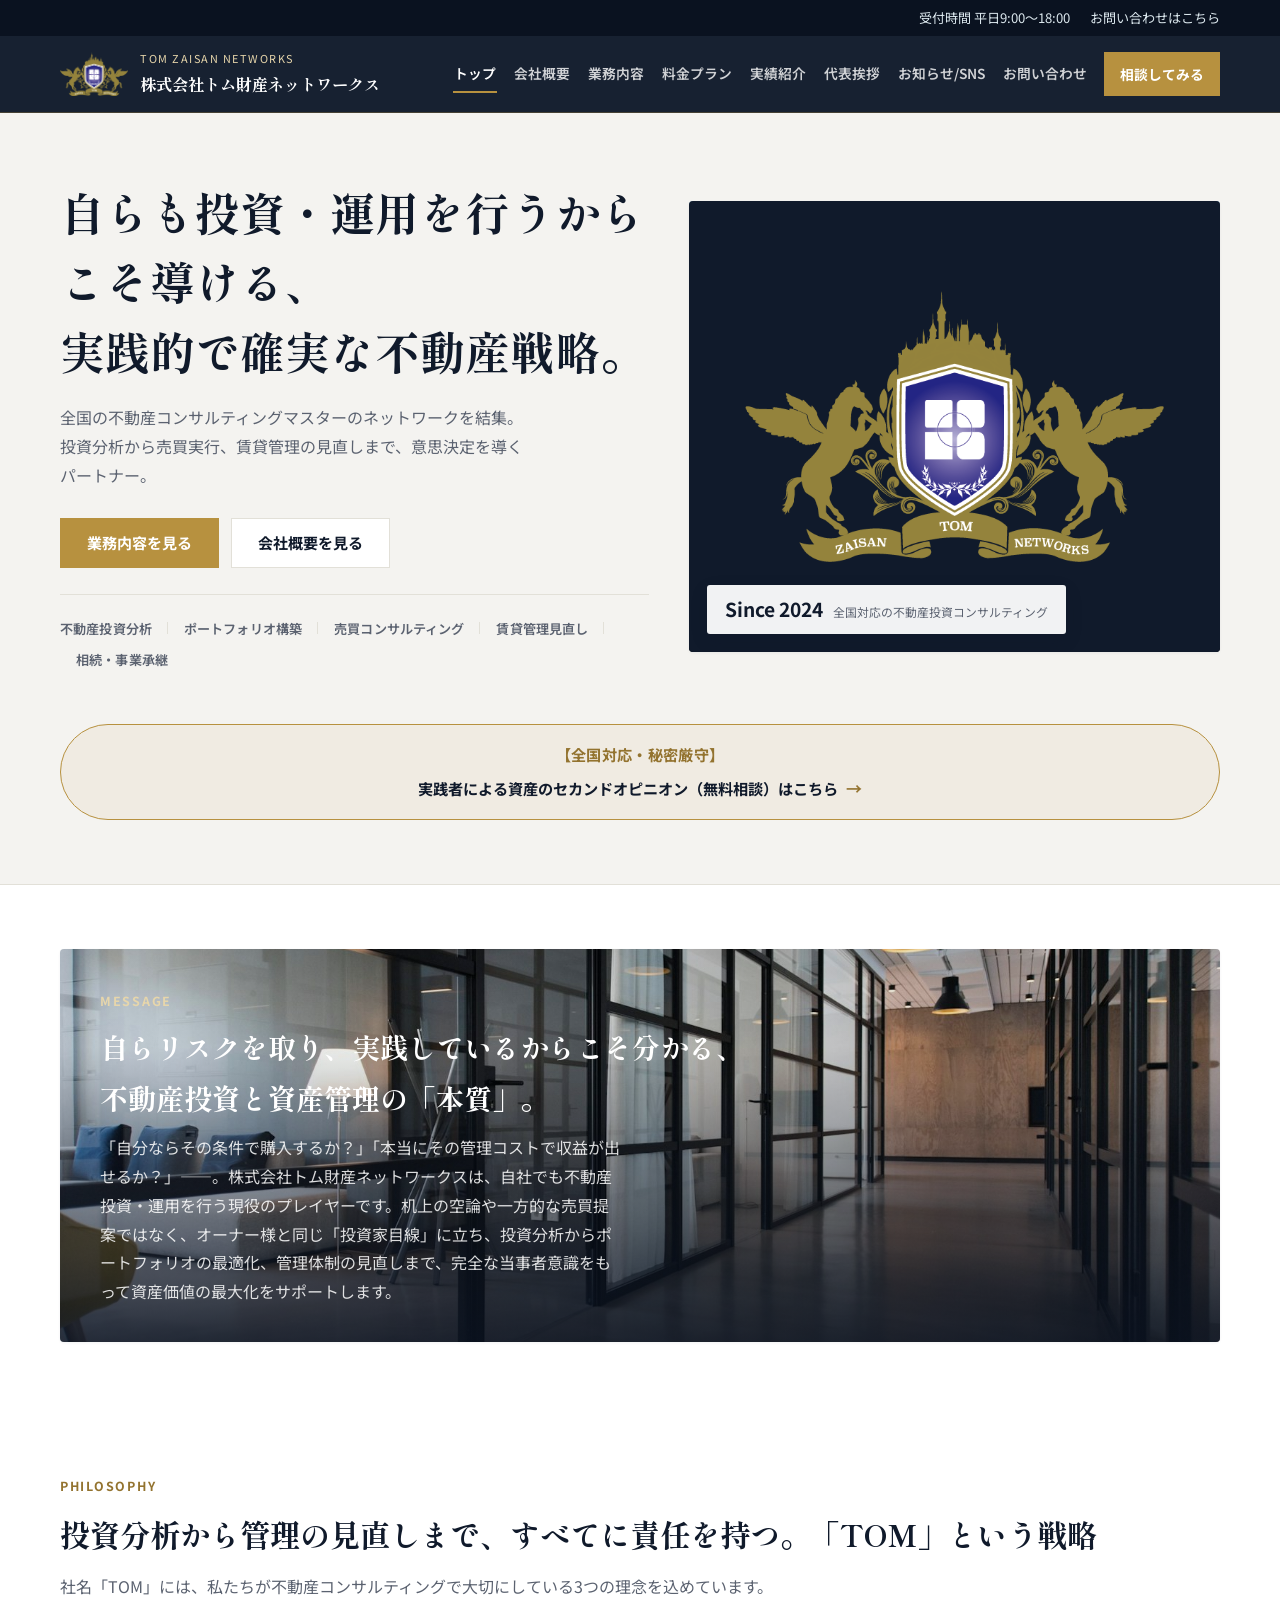
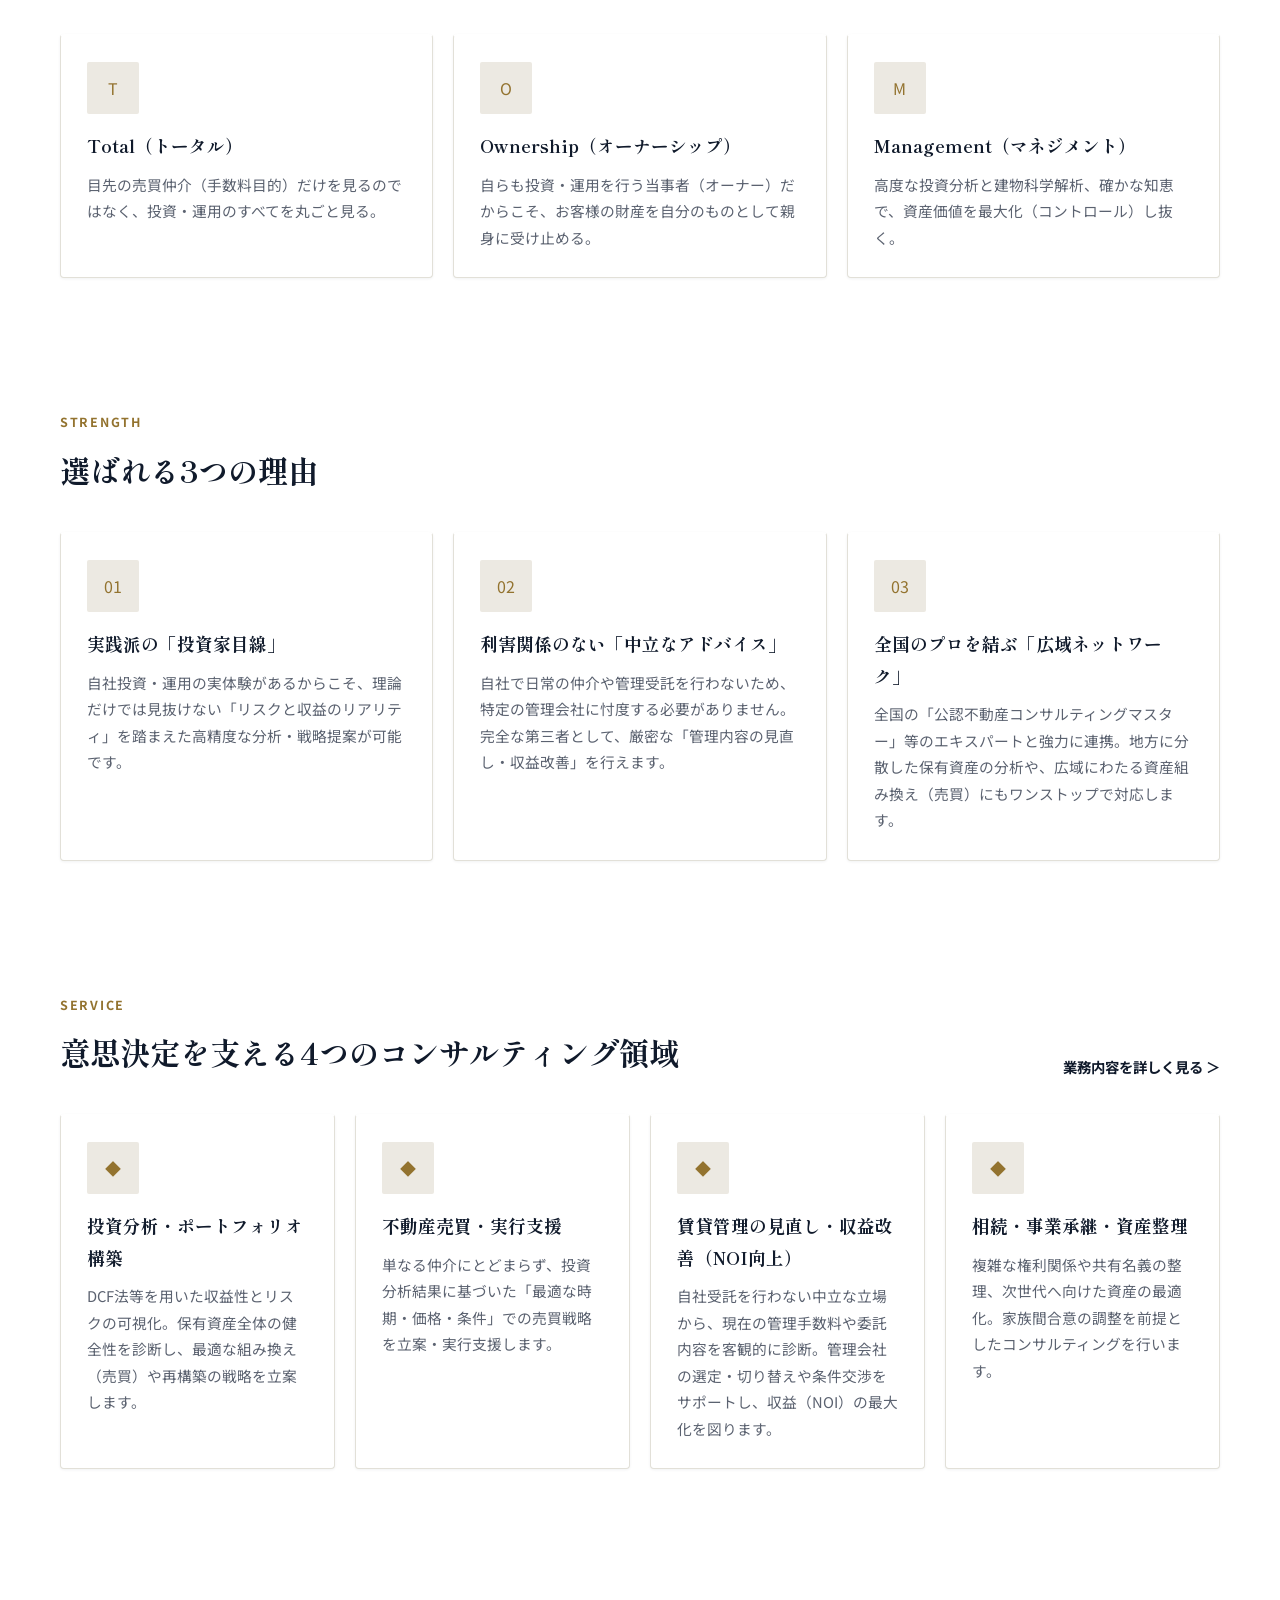
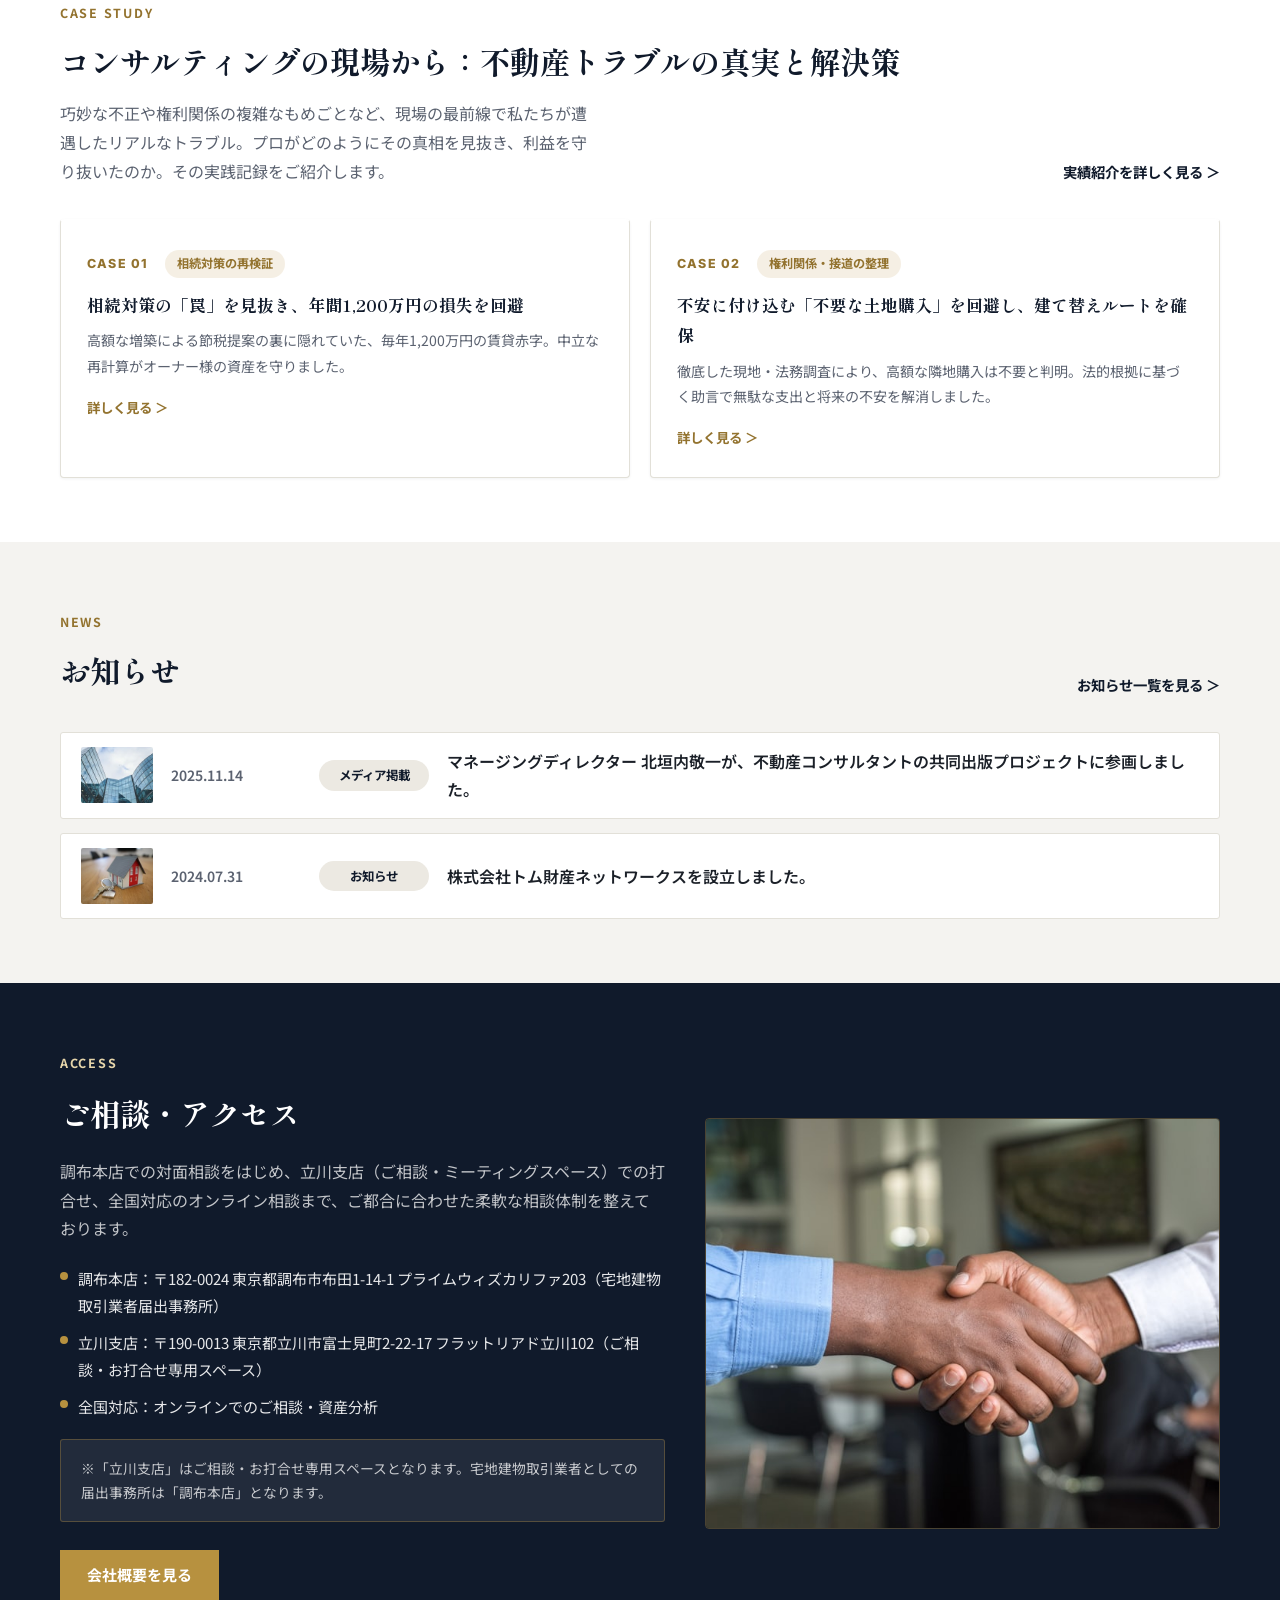
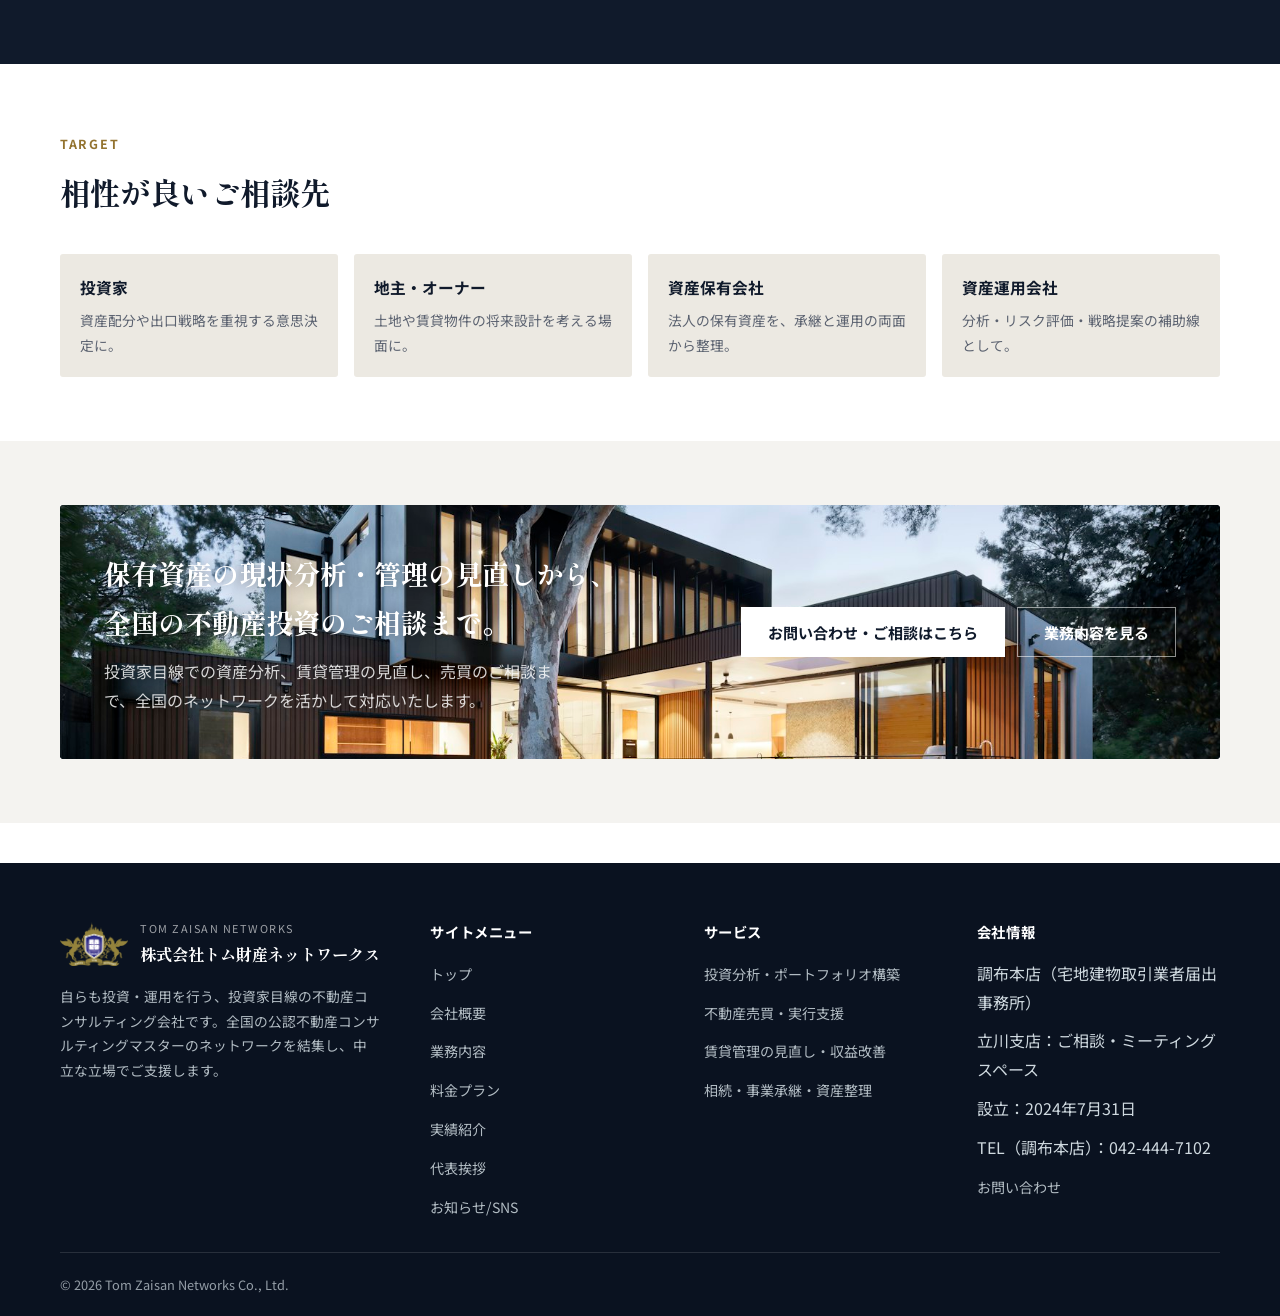
==== commit 39152a77: "ヘッダを変更。実績紹介に絞り込み機能を追加。" ====
--- a/index.html
+++ b/index.html
@@ -44,7 +44,7 @@
             <a href="pricing.html">料金プラン</a>
             <a href="case-study.html">実績紹介</a>
             <a href="profile.html">代表挨拶</a>
-            <a href="news.html">お知らせ</a>
+            <a href="news.html">お知らせ/SNS</a>
             <a href="contact.html">お問い合わせ</a>
           </nav>
           <a class="header-cta" href="contact.html">相談してみる</a>
@@ -380,7 +380,7 @@
             <li><a href="pricing.html">料金プラン</a></li>
             <li><a href="case-study.html">実績紹介</a></li>
             <li><a href="profile.html">代表挨拶</a></li>
-            <li><a href="news.html">お知らせ</a></li>
+            <li><a href="news.html">お知らせ/SNS</a></li>
           </ul>
         </div>
         <div class="footer-col">
--- a/styles.css
+++ b/styles.css
@@ -660,6 +660,43 @@
   white-space: nowrap;
 }
 
+.case-filter {
+  display: flex;
+  align-items: center;
+  gap: 8px;
+  flex: 0 0 auto;
+}
+
+.case-filter select,
+.case-filter button {
+  height: 40px;
+  border-radius: var(--radius-sm);
+  font: inherit;
+  font-size: 0.86rem;
+  font-weight: 600;
+}
+
+.case-filter select {
+  min-width: 250px;
+  padding: 0 34px 0 12px;
+  border: 1px solid var(--line);
+  background: #fff;
+  color: var(--text);
+}
+
+.case-filter button {
+  padding: 0 16px;
+  border: 1px solid var(--primary);
+  background: var(--primary);
+  color: #fff;
+  cursor: pointer;
+  transition: background 160ms ease;
+}
+
+.case-filter button:hover {
+  background: var(--accent-dark);
+}
+
 .section-tag {
   display: inline-block;
   color: var(--accent-dark);
@@ -683,6 +720,64 @@
 }
 
 /* ---------- News ---------- */
+.news-hero-inner {
+  display: grid;
+  grid-template-columns: minmax(0, 1fr) minmax(300px, 380px);
+  align-items: end;
+  gap: 48px;
+}
+
+.facebook-banner {
+  display: flex;
+  align-items: center;
+  justify-content: space-between;
+  min-height: 84px;
+  padding: 16px 22px;
+  border: 1px solid rgba(255, 255, 255, 0.34);
+  border-radius: var(--radius-md);
+  background: rgba(255, 255, 255, 0.1);
+  color: #fff;
+  text-decoration: none;
+  transition: box-shadow 160ms ease, border-color 160ms ease;
+}
+
+.facebook-banner:hover {
+  border-color: #1877f2;
+  background: rgba(255, 255, 255, 0.16);
+}
+
+.facebook-banner-copy {
+  display: grid;
+  gap: 8px;
+}
+
+.facebook-banner-label {
+  font-family: var(--font-serif);
+  font-size: clamp(1.1rem, 1.8vw, 1.35rem);
+  font-weight: 700;
+}
+
+.facebook-banner-text {
+  color: rgba(255, 255, 255, 0.78);
+  font-size: 0.82rem;
+}
+
+.facebook-banner-icon {
+  display: grid;
+  width: 54px;
+  height: 54px;
+  flex: 0 0 54px;
+  place-items: end center;
+  overflow: hidden;
+  border-radius: 8px;
+  background: #1877f2;
+  color: #fff;
+  font-family: Arial, sans-serif;
+  font-size: 62px;
+  font-weight: 700;
+  line-height: 0.83;
+}
+
 .news-list {
   display: grid;
   gap: 14px;
@@ -1454,27 +1549,29 @@
 
 /* ---------- Case Study (実績紹介) ---------- */
 .case-intro-band {
-  display: flex;
-  align-items: center;
-  flex-wrap: wrap;
-  gap: 28px;
+  display: grid;
+  gap: 20px;
   background: var(--bg-soft-2);
   border-radius: var(--radius-lg);
-  padding: 32px 36px;
-}
-
-.case-intro-band p {
-  flex: 1 1 420px;
+  padding: 28px 36px 30px;
+}
+
+.case-intro-copy {
+  display: grid;
+  gap: 16px;
+}
+
+.case-intro-copy p {
   margin: 0;
   color: var(--muted);
-  max-width: 62ch;
 }
 
 .case-intro-badges {
   display: flex;
-  flex: none;
   flex-wrap: wrap;
   gap: 12px;
+  padding-top: 18px;
+  border-top: 1px solid var(--line);
 }
 
 .case-badge {
@@ -1499,6 +1596,16 @@
 .case-list {
   display: grid;
   gap: 32px;
+}
+
+.case-filter-empty {
+  margin: 24px 0 0;
+  padding: 16px 20px;
+  border: 1px solid var(--line);
+  border-radius: var(--radius-sm);
+  background: #fff;
+  color: var(--muted);
+  text-align: center;
 }
 
 .case-file {
@@ -1561,6 +1668,10 @@
   margin: 0;
   color: var(--text);
   font-size: 0.95rem;
+}
+
+.case-section p + p {
+  margin-top: 14px;
 }
 
 .case-quote {
@@ -1601,6 +1712,43 @@
   font-size: 0.84rem;
   font-weight: 600;
   color: var(--muted);
+}
+
+.case-point-list,
+.case-result-list {
+  display: grid;
+  gap: 10px;
+  margin: 18px 0 0;
+}
+
+.case-point-list div,
+.case-result-list li {
+  display: grid;
+  grid-template-columns: 7.5em 1fr;
+  gap: 16px;
+  align-items: start;
+  padding: 12px 14px;
+  border-left: 3px solid var(--accent-dark);
+  background: var(--bg-soft);
+}
+
+.case-point-list dt,
+.case-result-list strong {
+  color: var(--primary);
+  font-size: 0.86rem;
+  font-weight: 700;
+}
+
+.case-point-list dd,
+.case-result-list span {
+  margin: 0;
+  color: var(--muted);
+  font-size: 0.88rem;
+}
+
+.case-result-list {
+  padding: 0;
+  list-style: none;
 }
 
 .case-disclaimer {
@@ -1844,6 +1992,32 @@
 }
 
 @media (max-width: 720px) {
+  .news-hero-inner {
+    grid-template-columns: 1fr;
+    align-items: stretch;
+    gap: 26px;
+  }
+
+  .facebook-banner {
+    min-height: 88px;
+    padding: 18px 20px;
+  }
+
+  .facebook-banner-copy {
+    gap: 8px;
+  }
+
+  .facebook-banner-text {
+    font-size: 0.86rem;
+  }
+
+  .facebook-banner-icon {
+    width: 48px;
+    height: 48px;
+    flex-basis: 48px;
+    font-size: 56px;
+  }
+
   .section-head-nowrap {
     white-space: normal;
   }
@@ -1876,8 +2050,32 @@
     padding: 44px 0;
   }
 
+  .section-head {
+    align-items: flex-start;
+    flex-direction: column;
+  }
+
+  .case-filter {
+    width: 100%;
+  }
+
+  .case-filter select {
+    min-width: 0;
+    flex: 1;
+  }
+
   .case-intro-band {
-    padding: 26px;
+    gap: 16px;
+    padding: 22px;
+  }
+
+  .case-intro-badges {
+    padding-top: 16px;
+  }
+
+  .case-badge {
+    padding: 8px 14px;
+    white-space: normal;
   }
 
   .case-file-head,
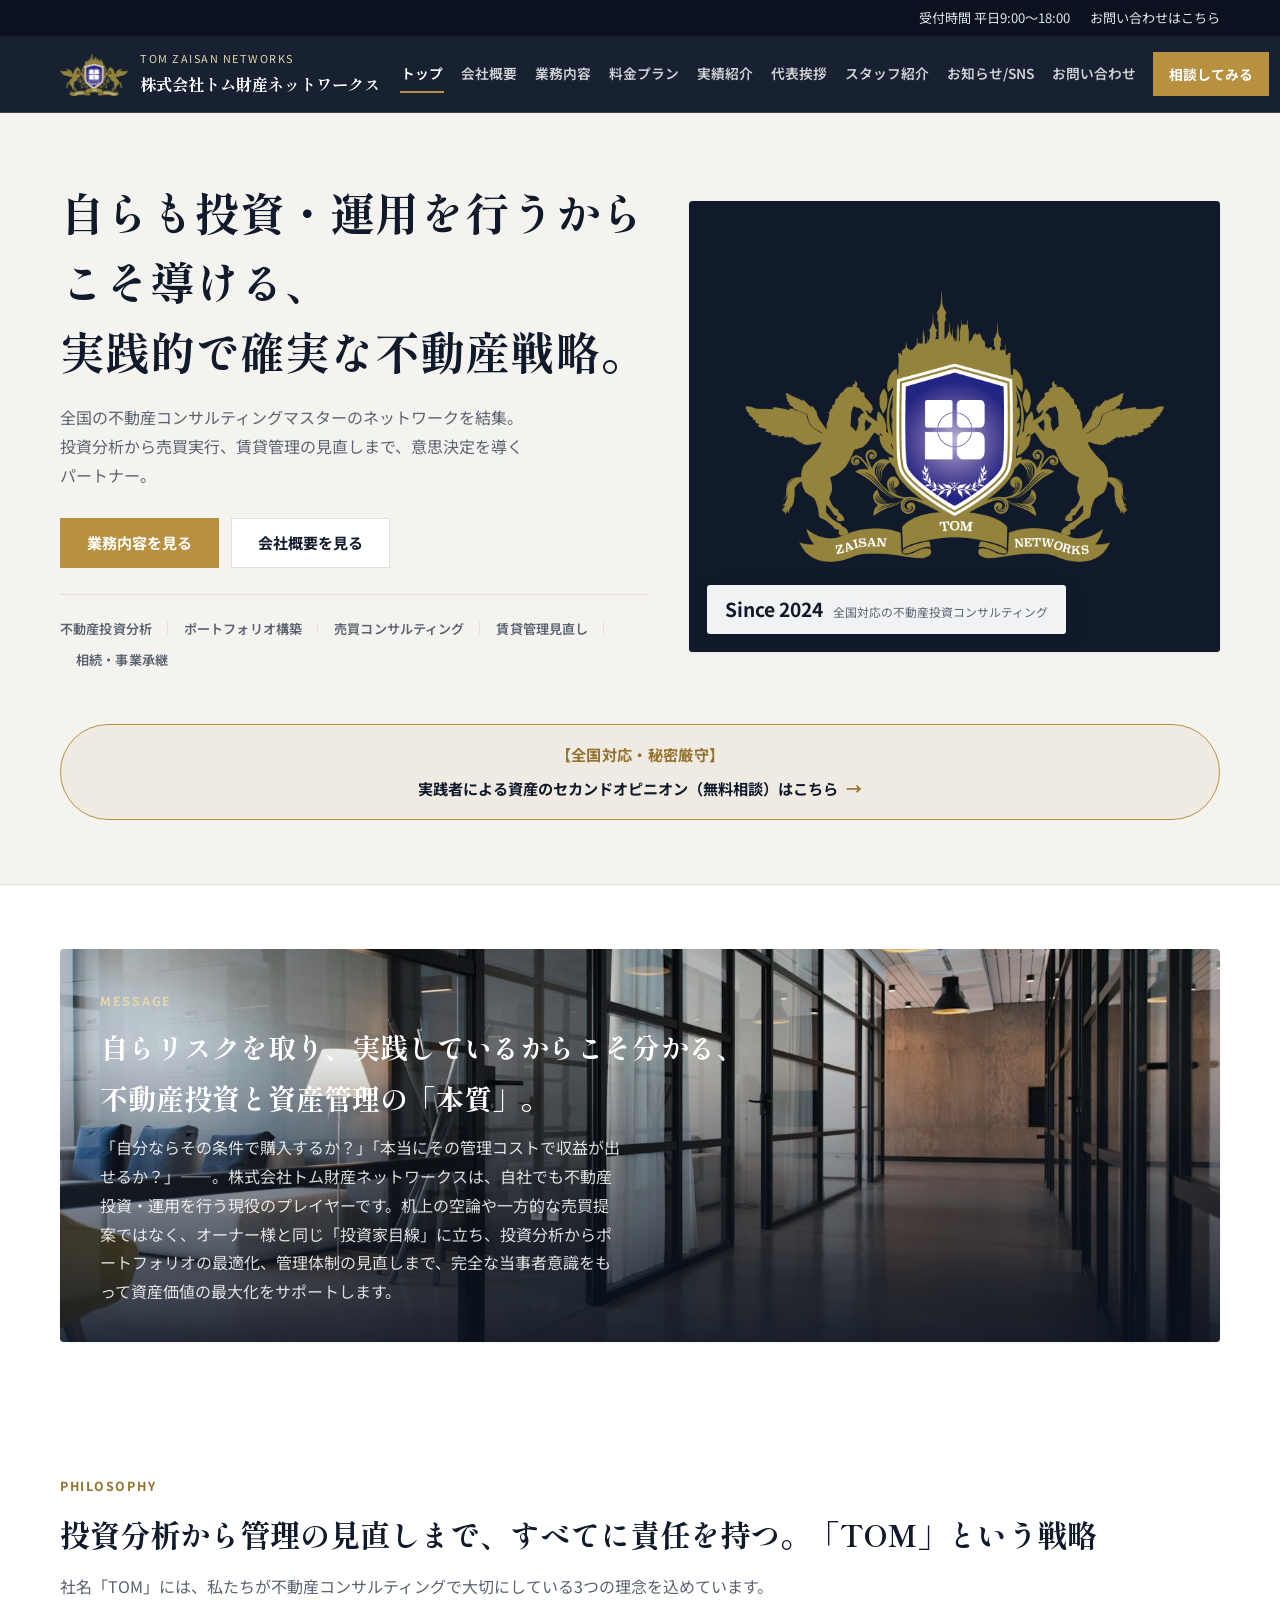
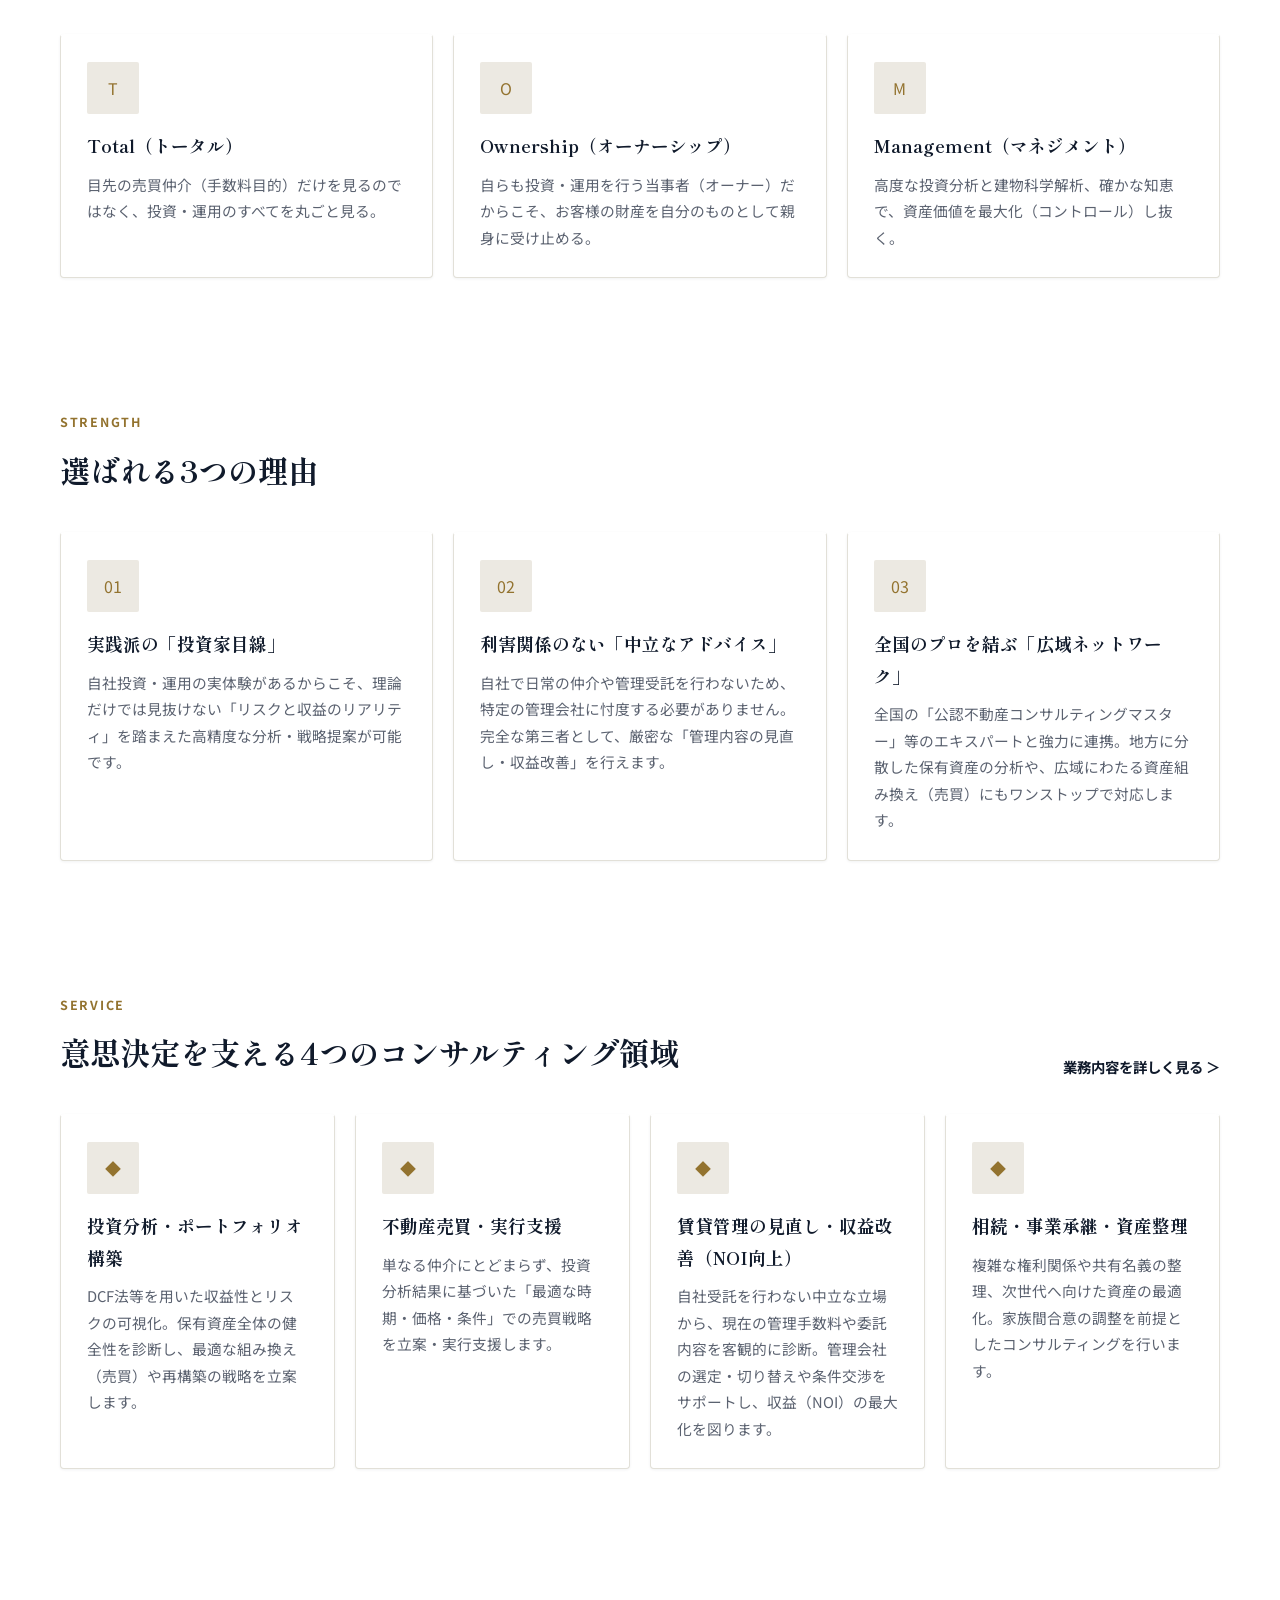
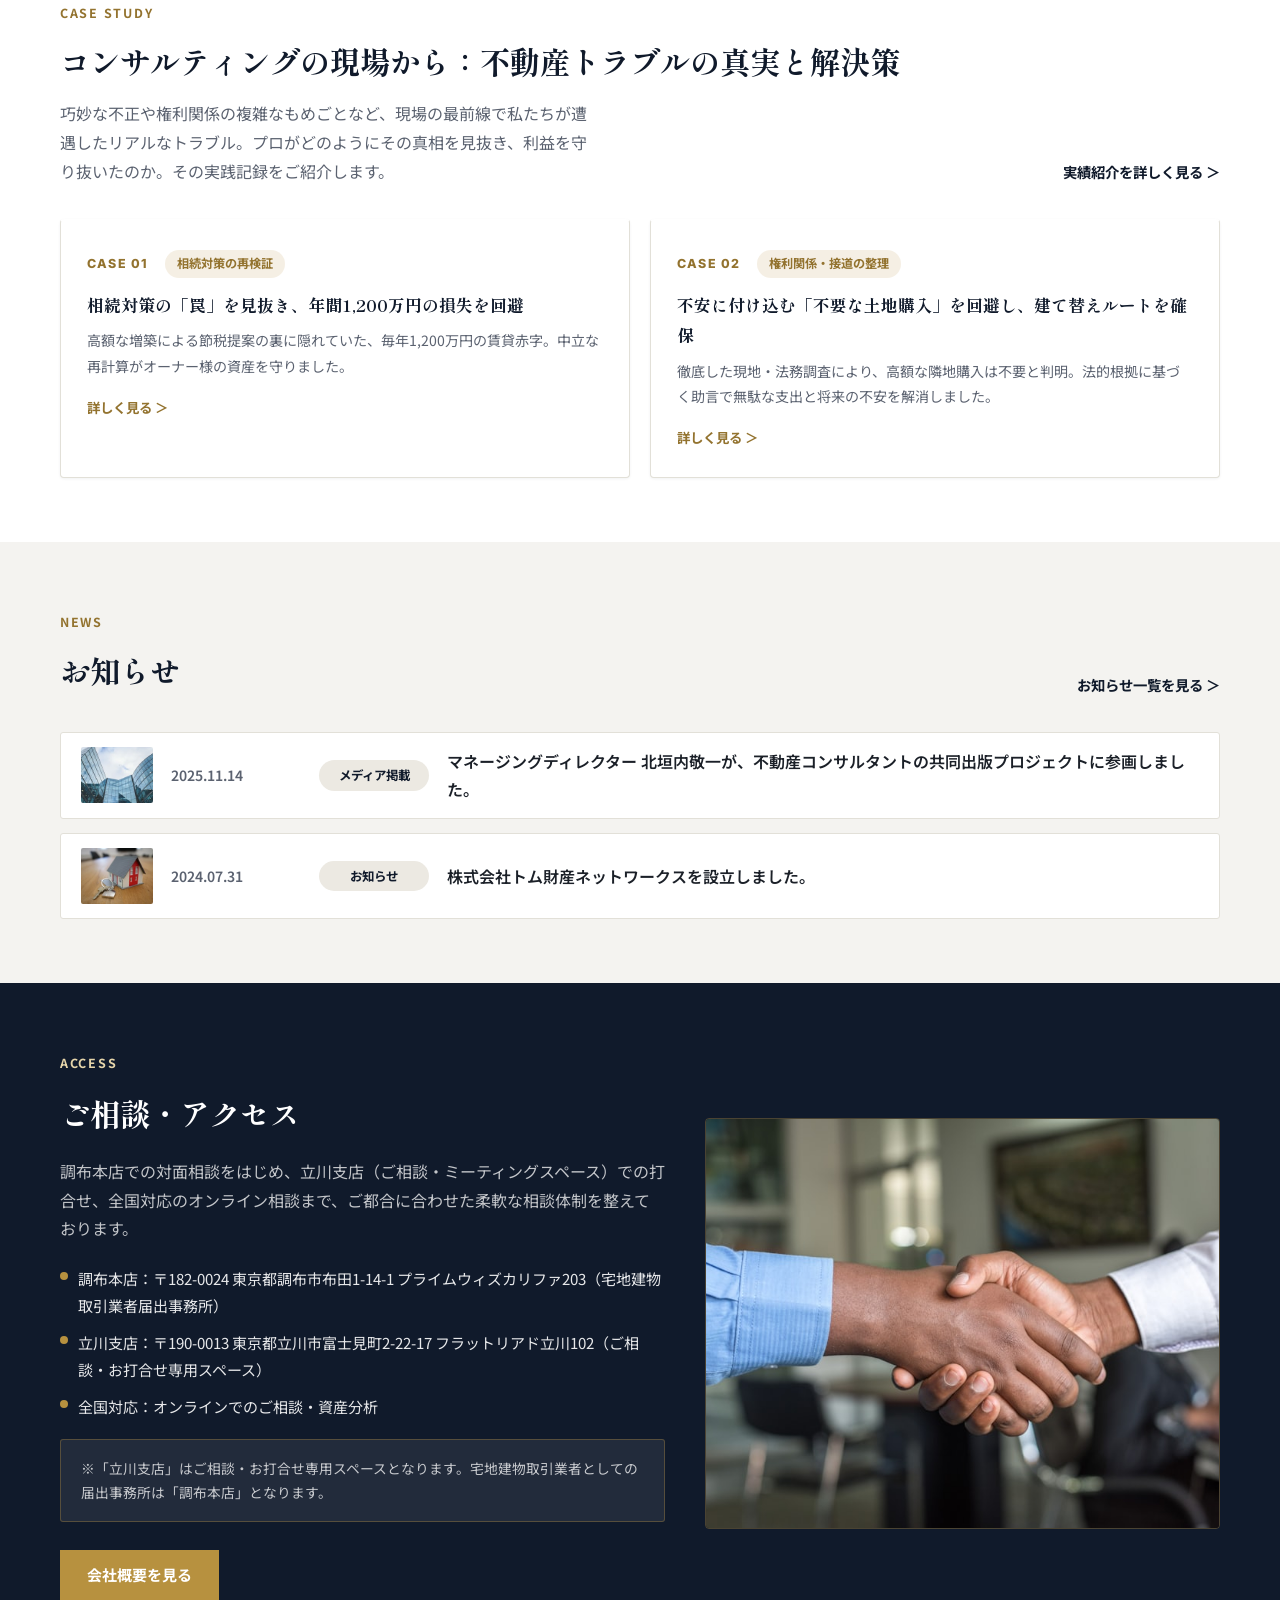
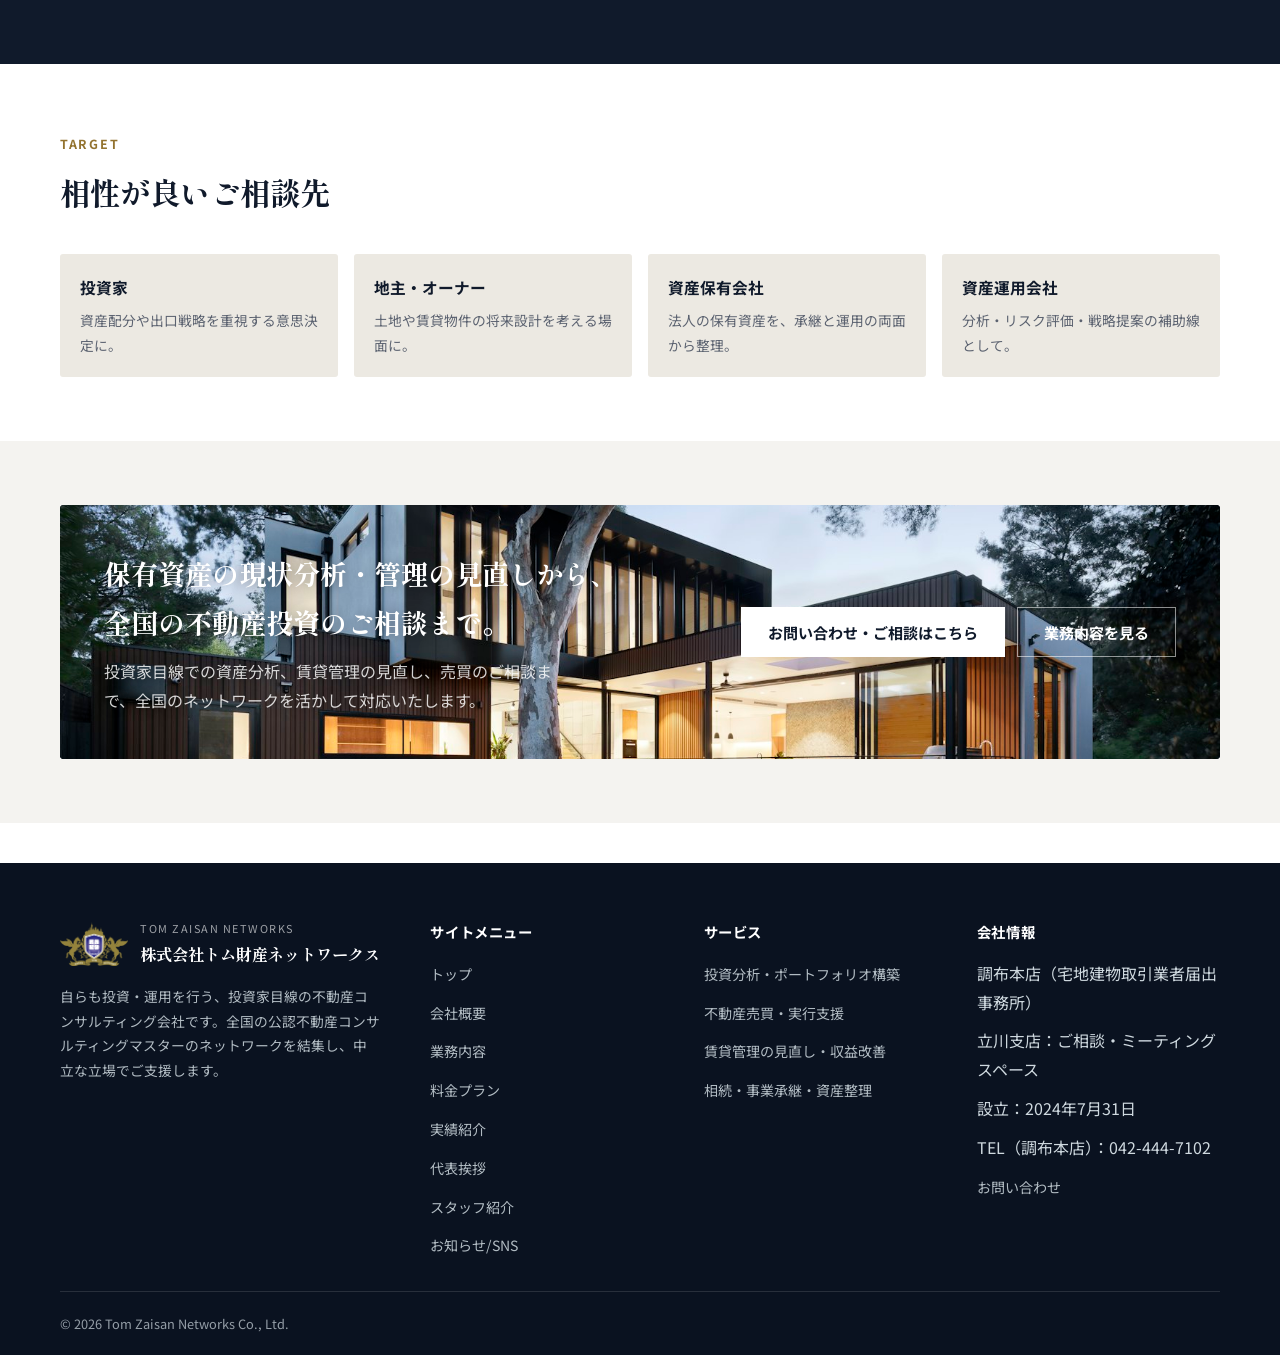
==== commit 47cc4c9f: "スタッフ紹介ページ作成" ====
--- a/index.html
+++ b/index.html
@@ -44,6 +44,7 @@
             <a href="pricing.html">料金プラン</a>
             <a href="case-study.html">実績紹介</a>
             <a href="profile.html">代表挨拶</a>
+            <a href="team.html">スタッフ紹介</a>
             <a href="news.html">お知らせ/SNS</a>
             <a href="contact.html">お問い合わせ</a>
           </nav>
@@ -380,6 +381,7 @@
             <li><a href="pricing.html">料金プラン</a></li>
             <li><a href="case-study.html">実績紹介</a></li>
             <li><a href="profile.html">代表挨拶</a></li>
+            <li><a href="team.html">スタッフ紹介</a></li>
             <li><a href="news.html">お知らせ/SNS</a></li>
           </ul>
         </div>
--- a/styles.css
+++ b/styles.css
@@ -119,7 +119,7 @@
   gap: 12px;
   text-decoration: none;
   color: var(--text);
-  min-width: 0;
+  flex: none;
 }
 
 .brand-mark {
@@ -158,6 +158,7 @@
   display: flex;
   align-items: center;
   gap: 16px;
+  min-width: 0;
 }
 
 .site-nav {
@@ -203,6 +204,29 @@
 .header-cta:hover {
   background: var(--accent-dark);
   transform: translateY(-1px);
+}
+
+@media (max-width: 1200px) and (min-width: 1041px) {
+  .header-inner {
+    gap: 12px;
+  }
+
+  .header-actions {
+    gap: 10px;
+  }
+
+  .site-nav {
+    gap: 10px;
+  }
+
+  .site-nav a {
+    font-size: 0.78rem;
+  }
+
+  .header-cta {
+    padding: 0 12px;
+    font-size: 0.8rem;
+  }
 }
 
 .nav-toggle {
@@ -1057,6 +1081,10 @@
   color: var(--muted);
 }
 
+.message-body .message-paragraph-wide {
+  clear: both;
+}
+
 .message-signature {
   margin-top: 26px !important;
   display: flex;
@@ -1109,6 +1137,28 @@
   object-position: 68% 30%;
 }
 
+.member-portrait--placeholder {
+  display: grid;
+  place-items: center;
+  align-content: center;
+  gap: 8px;
+  border: 1px dashed var(--accent);
+  background: var(--bg-soft-2);
+  color: var(--accent-dark);
+  box-shadow: none;
+}
+
+.member-portrait--placeholder span {
+  font-family: "Inter", sans-serif;
+  font-size: 1.3rem;
+  font-weight: 700;
+  letter-spacing: 0.08em;
+}
+
+.member-portrait--placeholder small {
+  font-size: 0.86rem;
+}
+
 .member-bio {
   max-width: 640px;
 }
@@ -1124,6 +1174,26 @@
 .member-bio p {
   margin: 0 0 18px;
   color: var(--muted);
+}
+
+.member-placeholder-label {
+  color: var(--accent-dark) !important;
+  font-weight: 700;
+}
+
+.member-comment-placeholder {
+  margin-top: 24px;
+  padding: 18px 20px;
+  border-left: 3px solid var(--accent);
+  background: var(--bg-soft-2);
+}
+
+.member-comment-placeholder strong {
+  color: var(--primary);
+}
+
+.member-comment-placeholder p {
+  margin: 8px 0 0;
 }
 
 /* ---------- Member grid (additional members, scales to any count) ---------- */
@@ -1313,6 +1383,7 @@
 
 .profile-table th {
   width: 200px;
+  white-space: nowrap;
   background: var(--bg-soft);
   color: var(--primary);
   font-weight: 700;
@@ -1518,6 +1589,24 @@
 .choice-item input[type="radio"] {
   width: auto;
   accent-color: var(--accent-dark);
+}
+
+.discovery-options {
+  display: grid;
+  gap: 10px;
+  padding: 4px 0 2px;
+}
+
+.discovery-row {
+  display: flex;
+  align-items: center;
+  gap: 10px 20px;
+}
+
+.discovery-row--other .choice-other-input {
+  width: min(100%, 240px);
+  min-height: 42px;
+  padding: 8px 10px;
 }
 
 .form-field.has-error input,
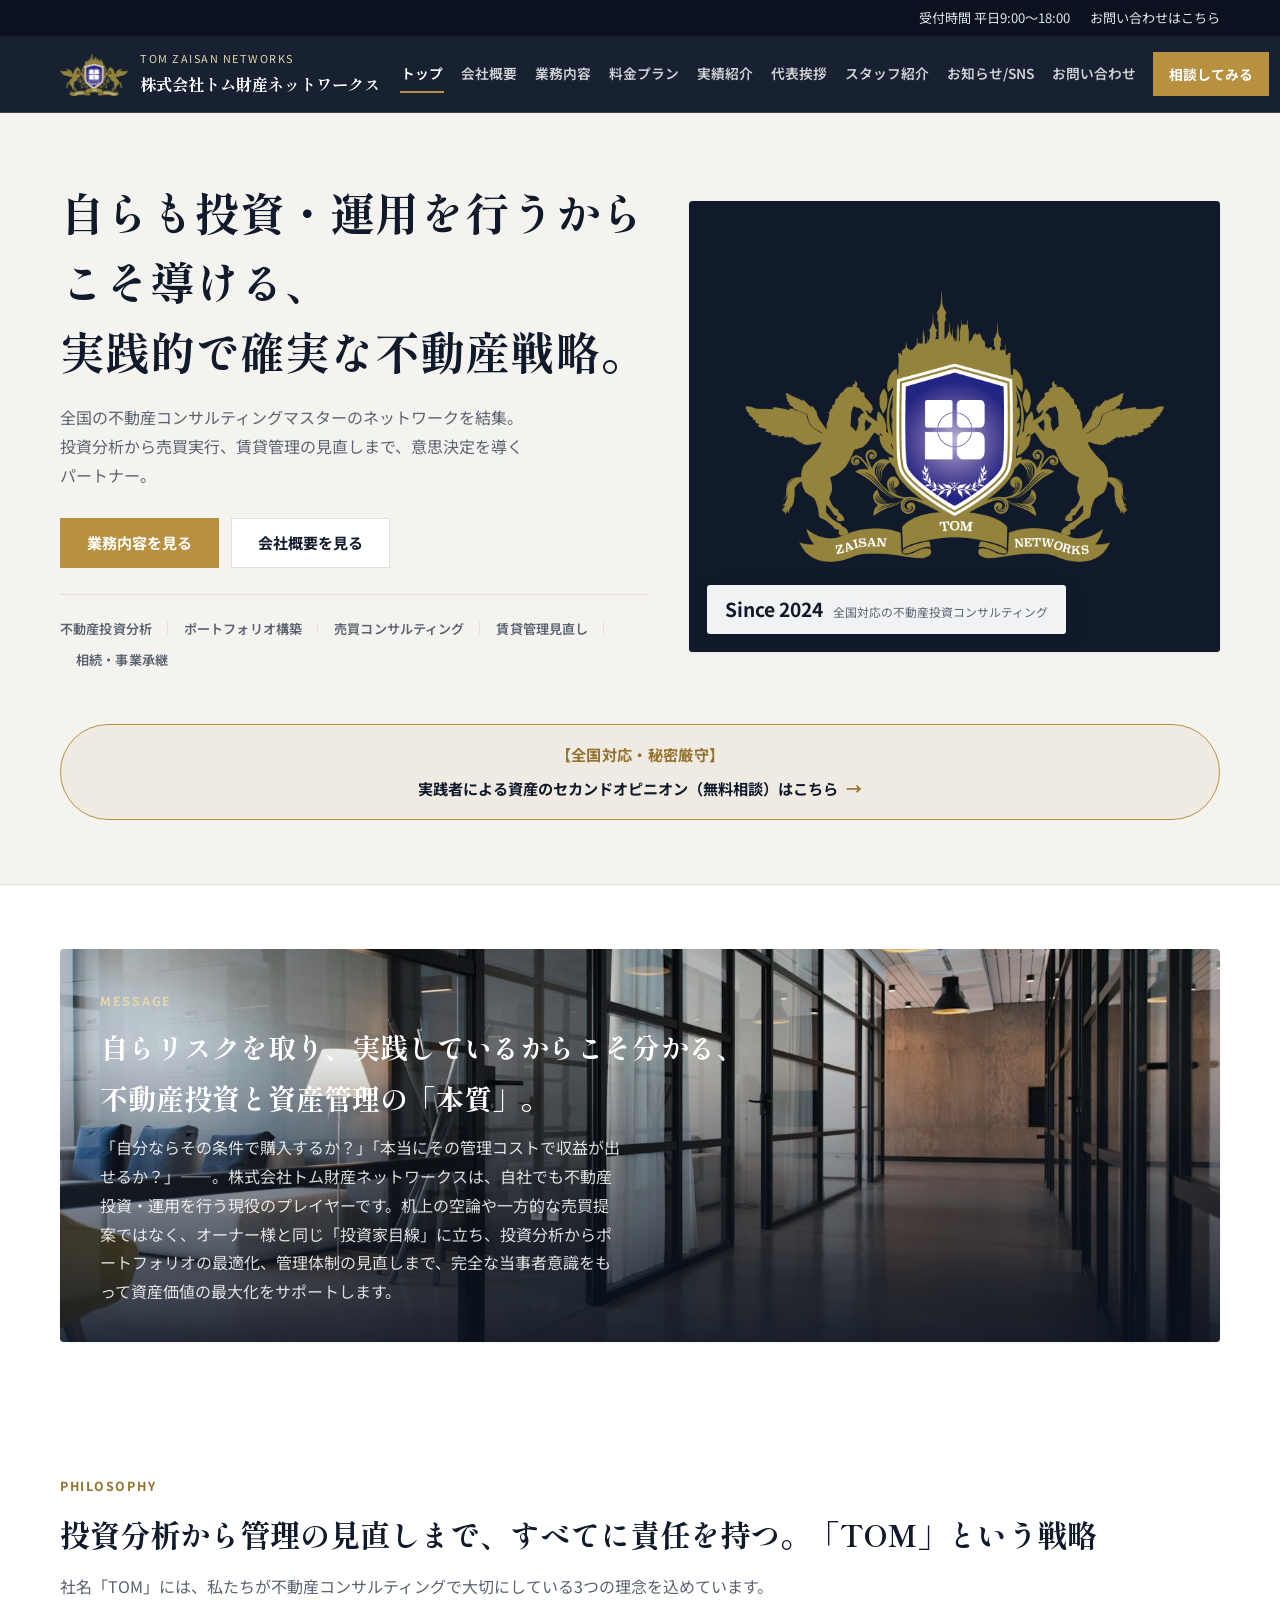
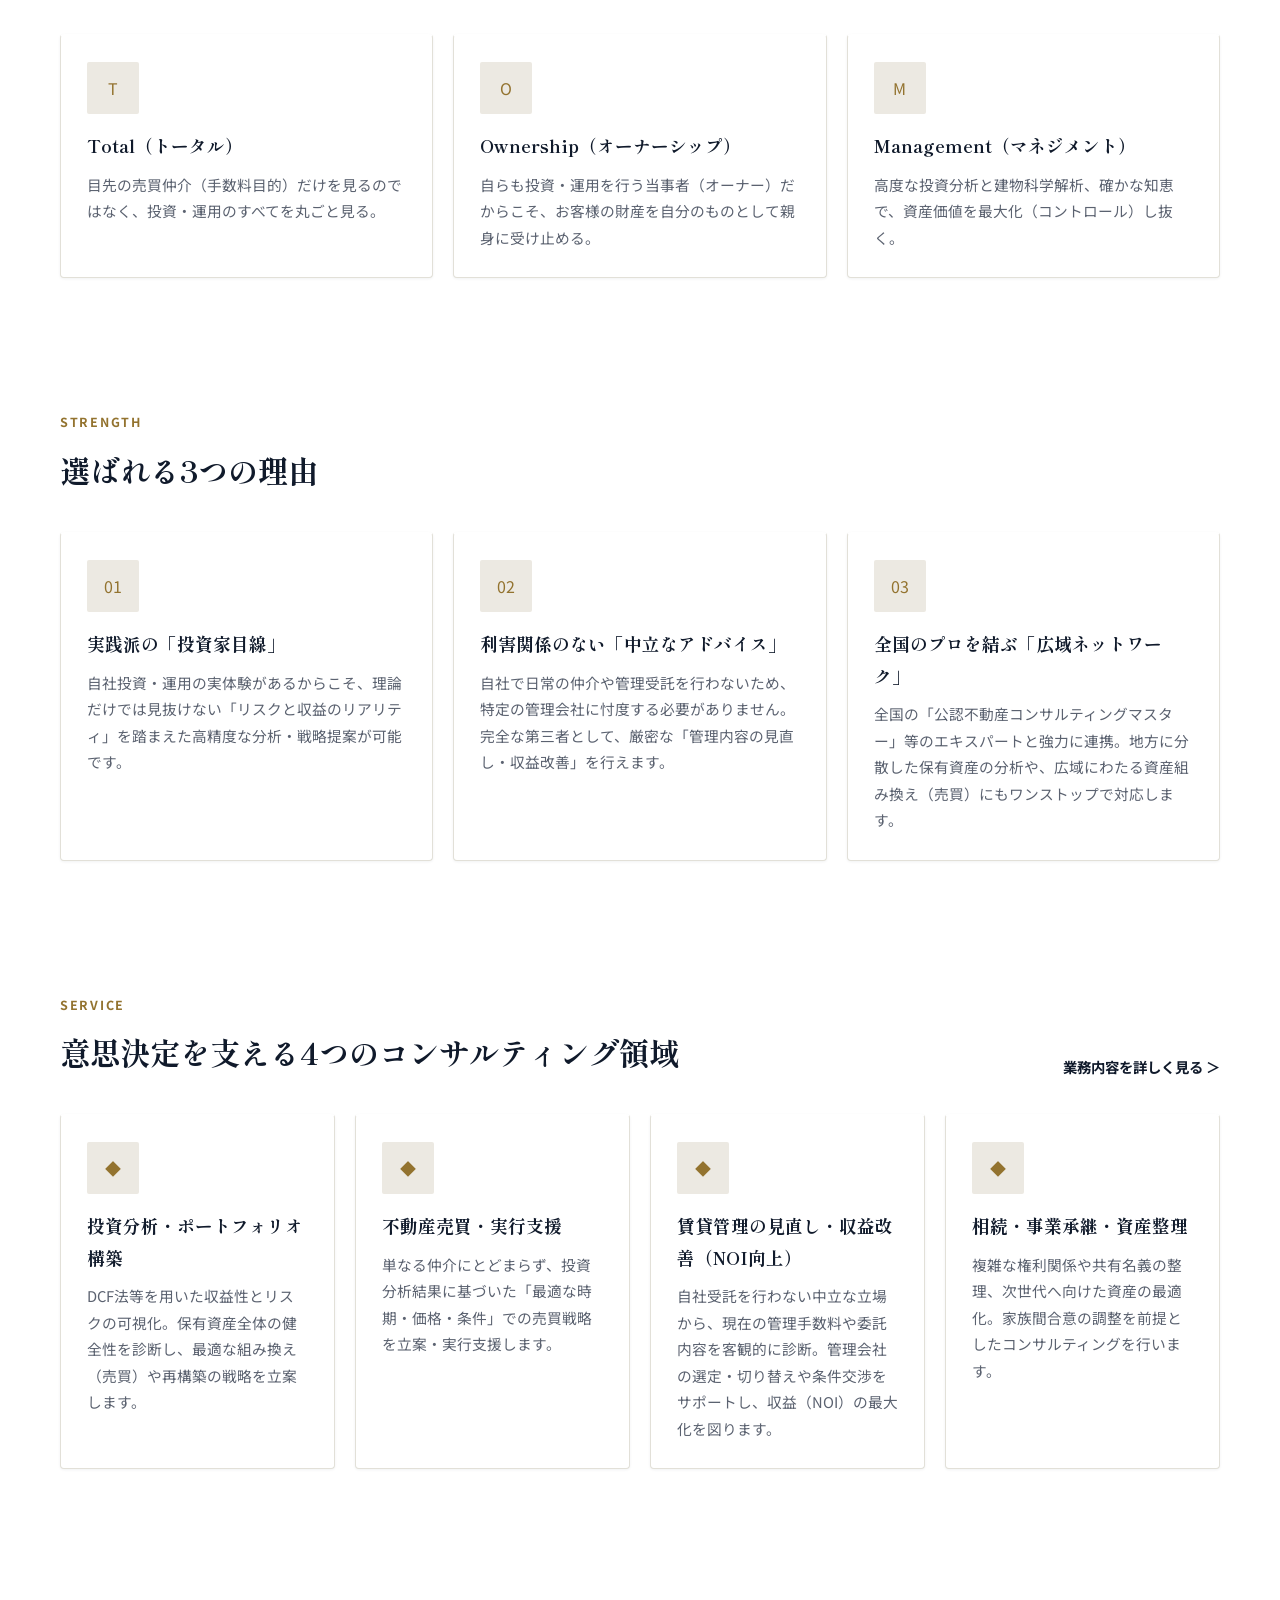
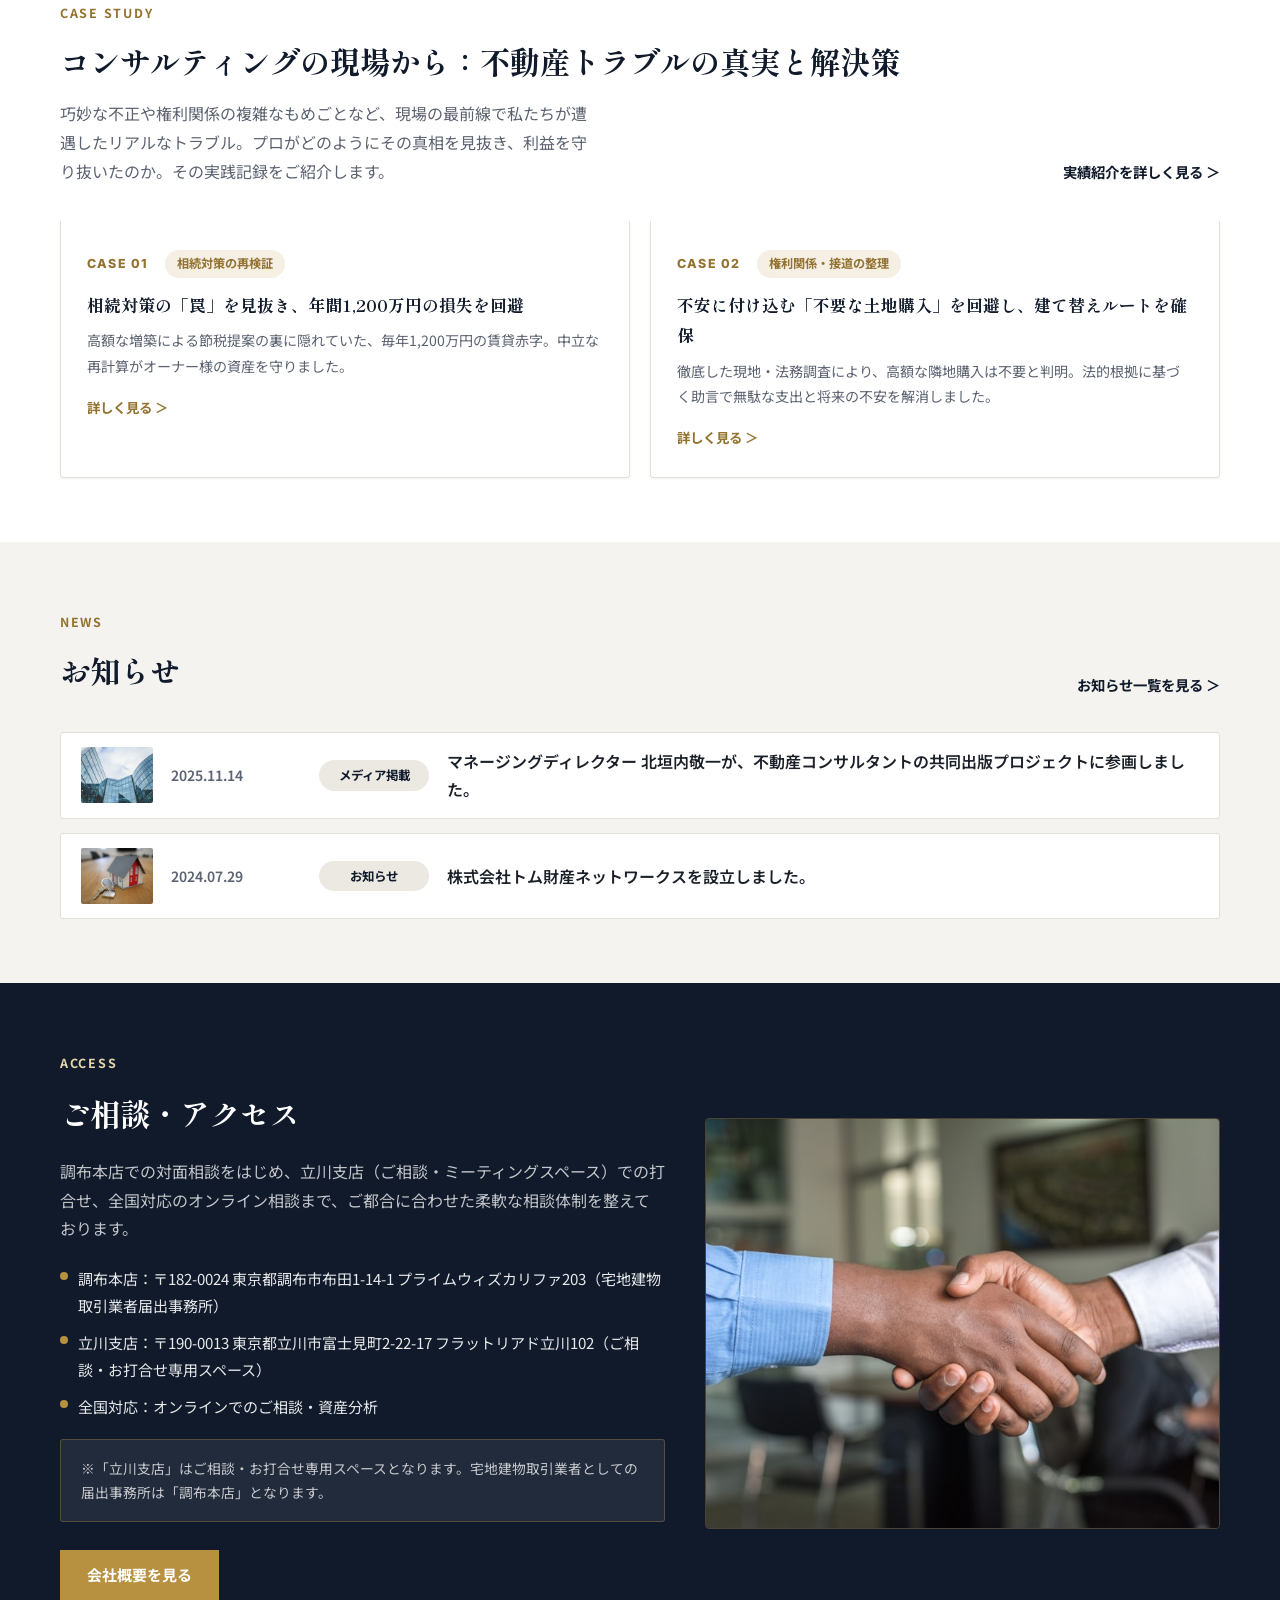
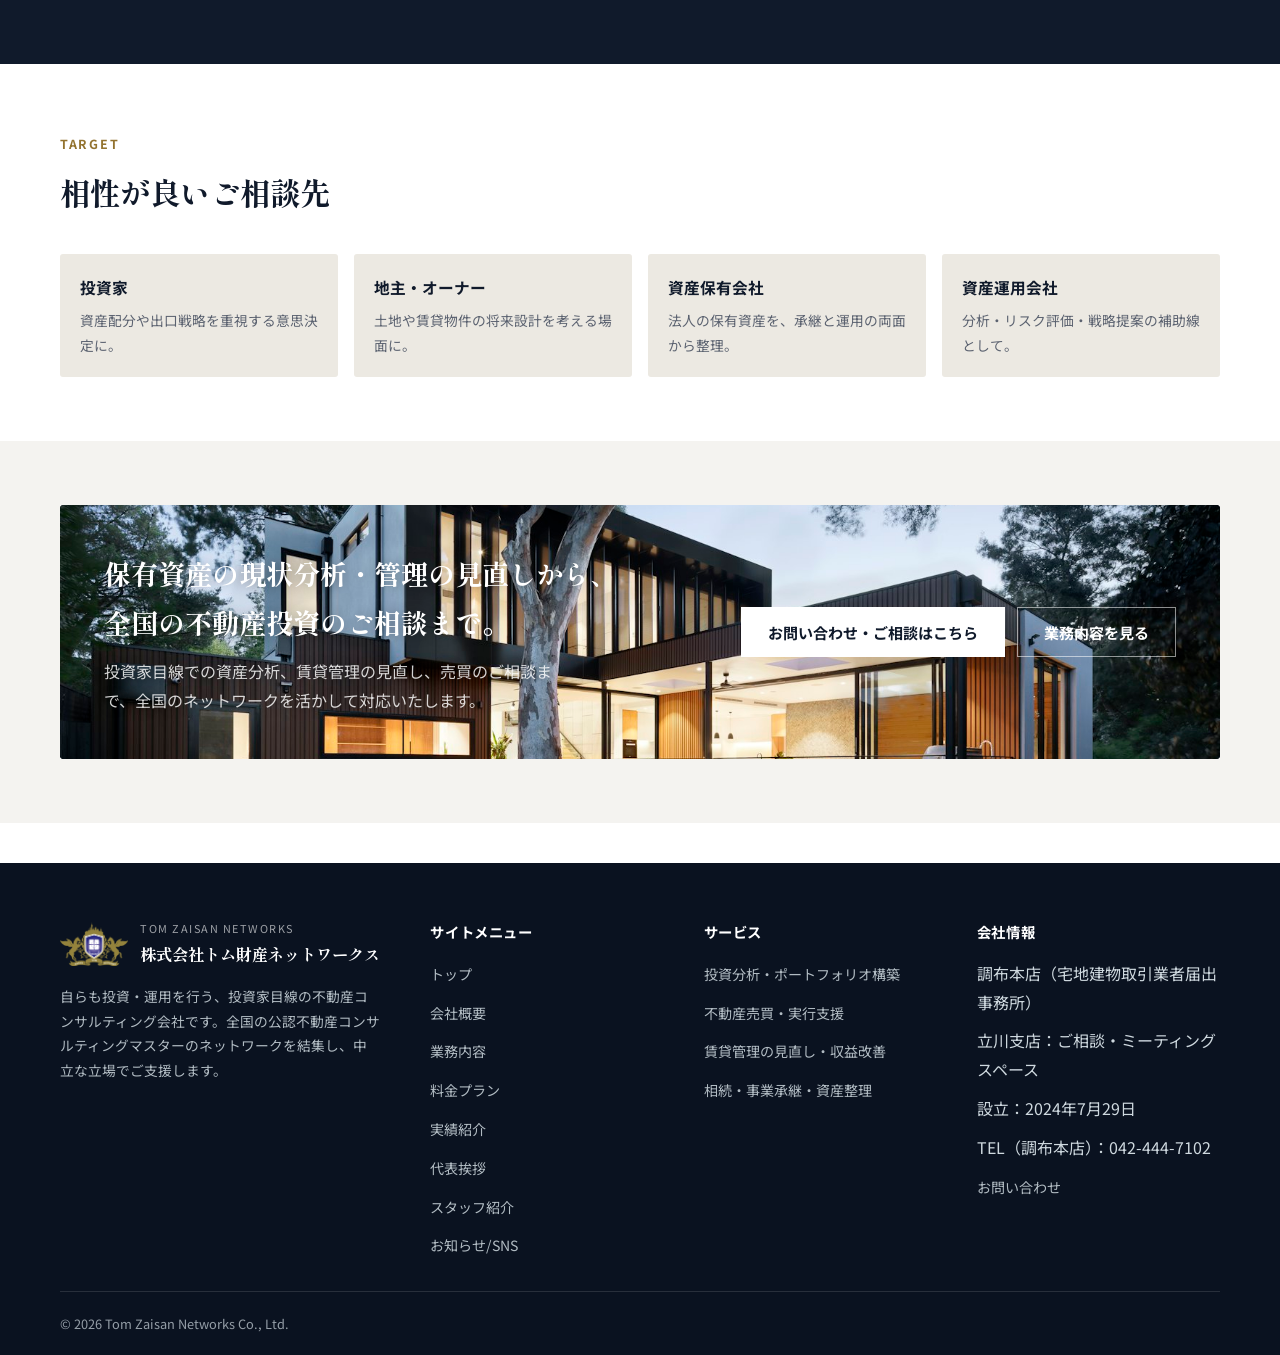
==== commit 02dbcca5: "設立日を31日→29日に変更" ====
--- a/index.html
+++ b/index.html
@@ -268,7 +268,7 @@
               <span class="news-thumb">
                 <img src="images/unsplash-avatar2.jpg" alt="" />
               </span>
-              <span class="news-date">2024.07.31</span>
+              <span class="news-date">2024.07.29</span>
               <span class="news-tag">お知らせ</span>
               <span class="news-title">株式会社トム財産ネットワークスを設立しました。</span>
             </a>
@@ -399,7 +399,7 @@
           <ul>
             <li>調布本店（宅地建物取引業者届出事務所）</li>
             <li>立川支店：ご相談・ミーティングスペース</li>
-            <li>設立：2024年7月31日</li>
+            <li>設立：2024年7月29日</li>
             <li>TEL（調布本店）：042-444-7102</li>
             <li><a href="contact.html">お問い合わせ</a></li>
           </ul>
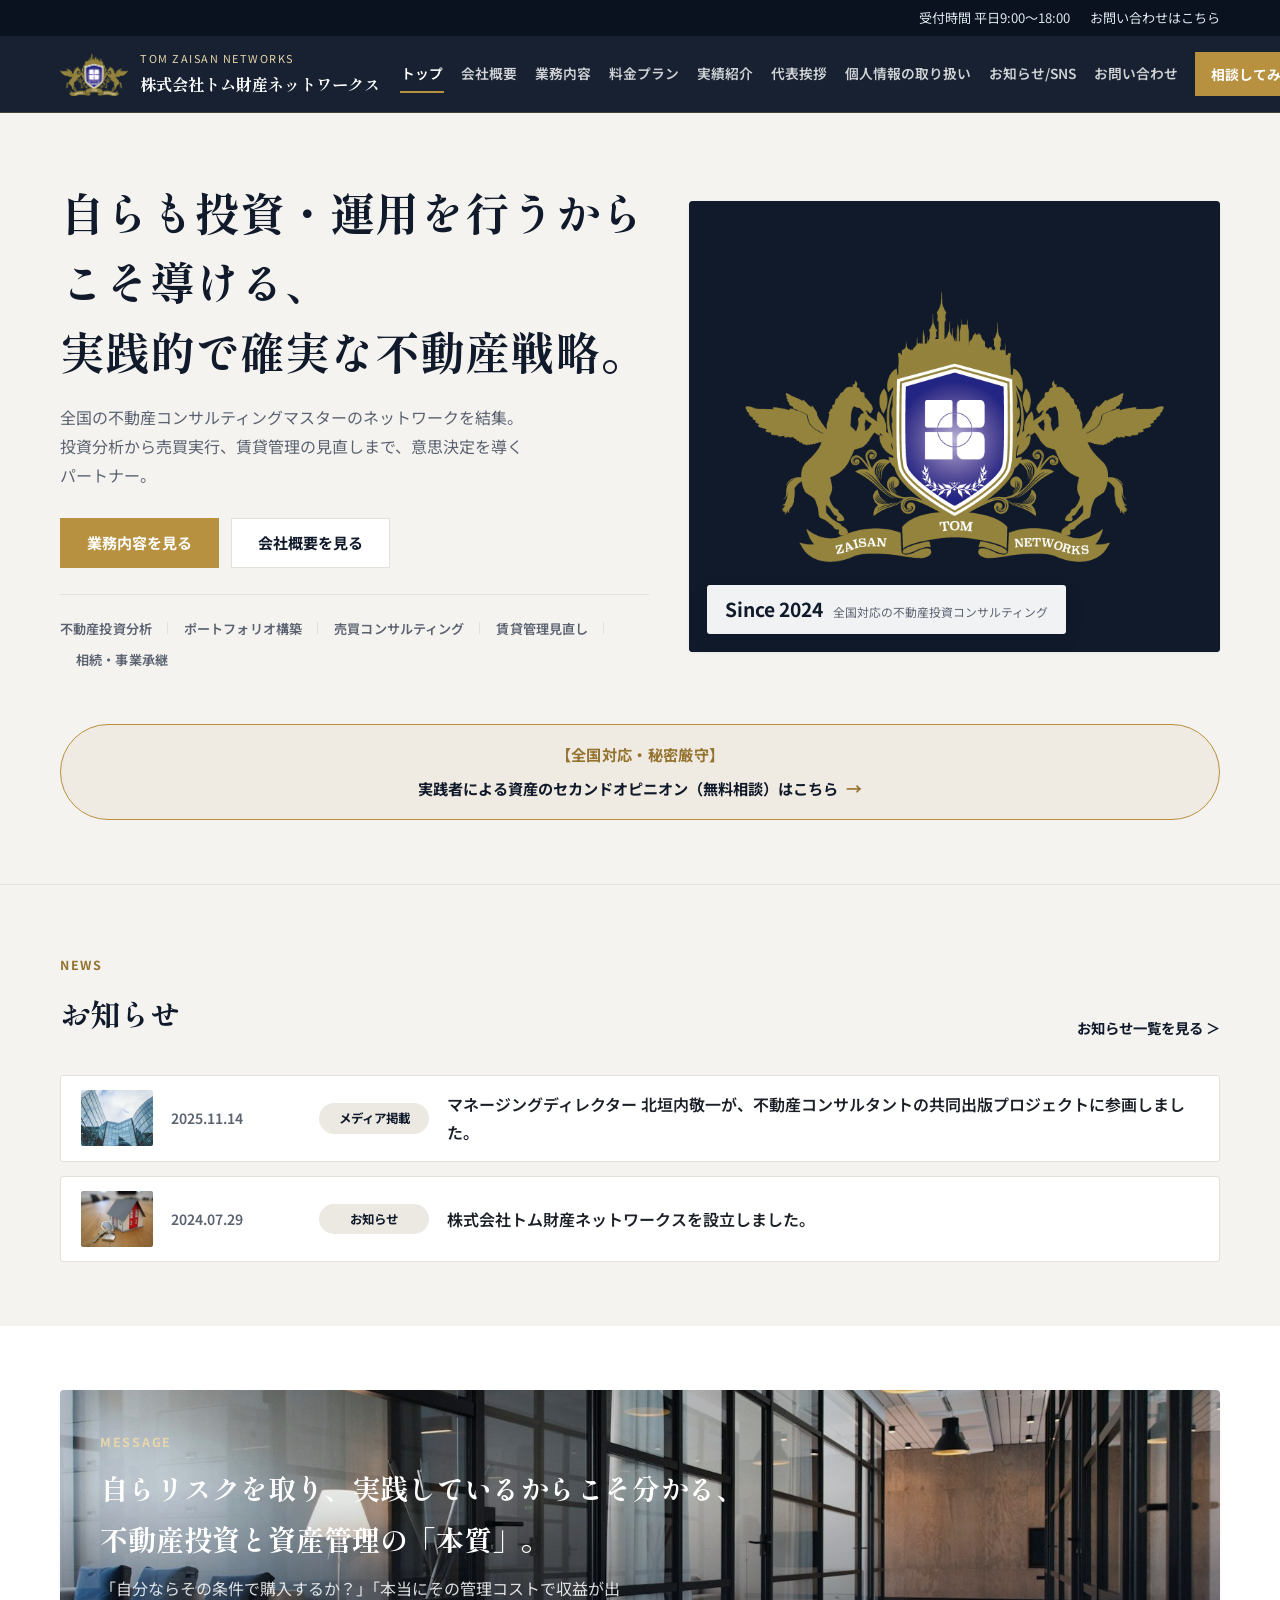
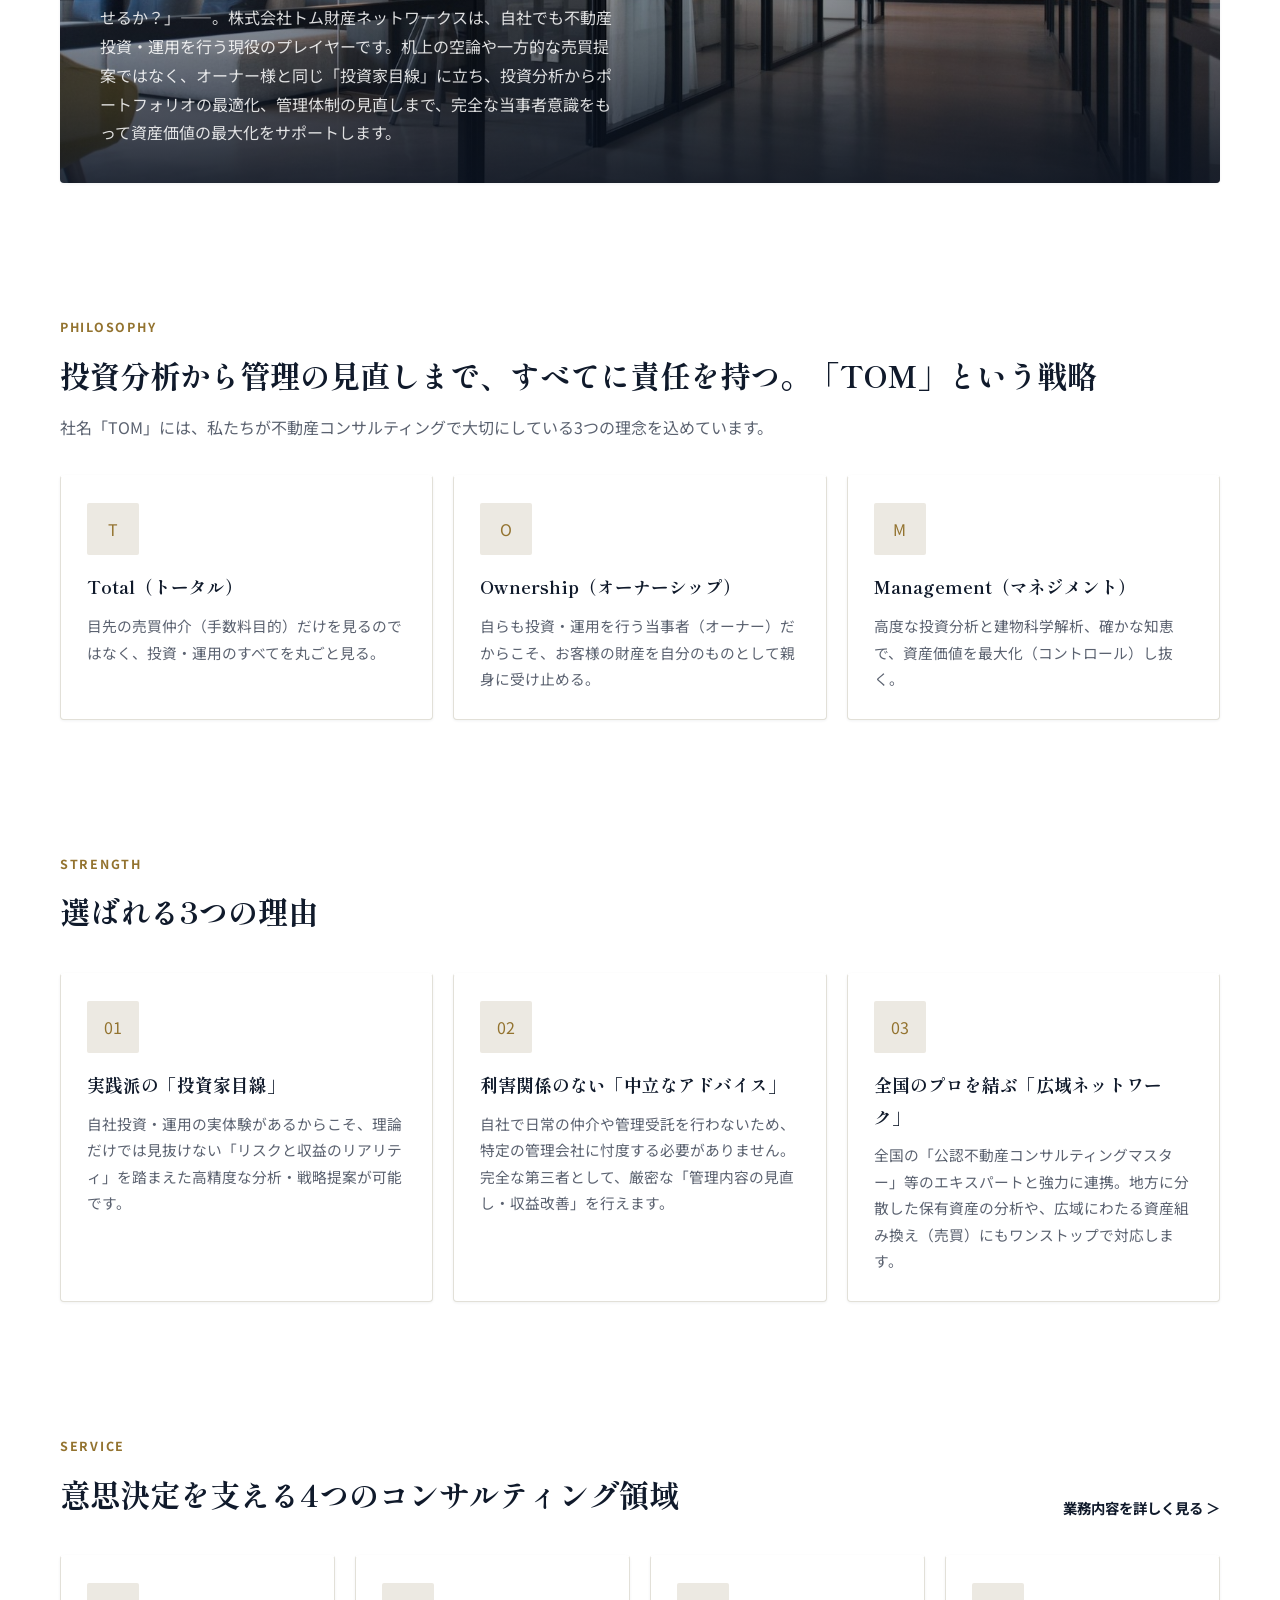
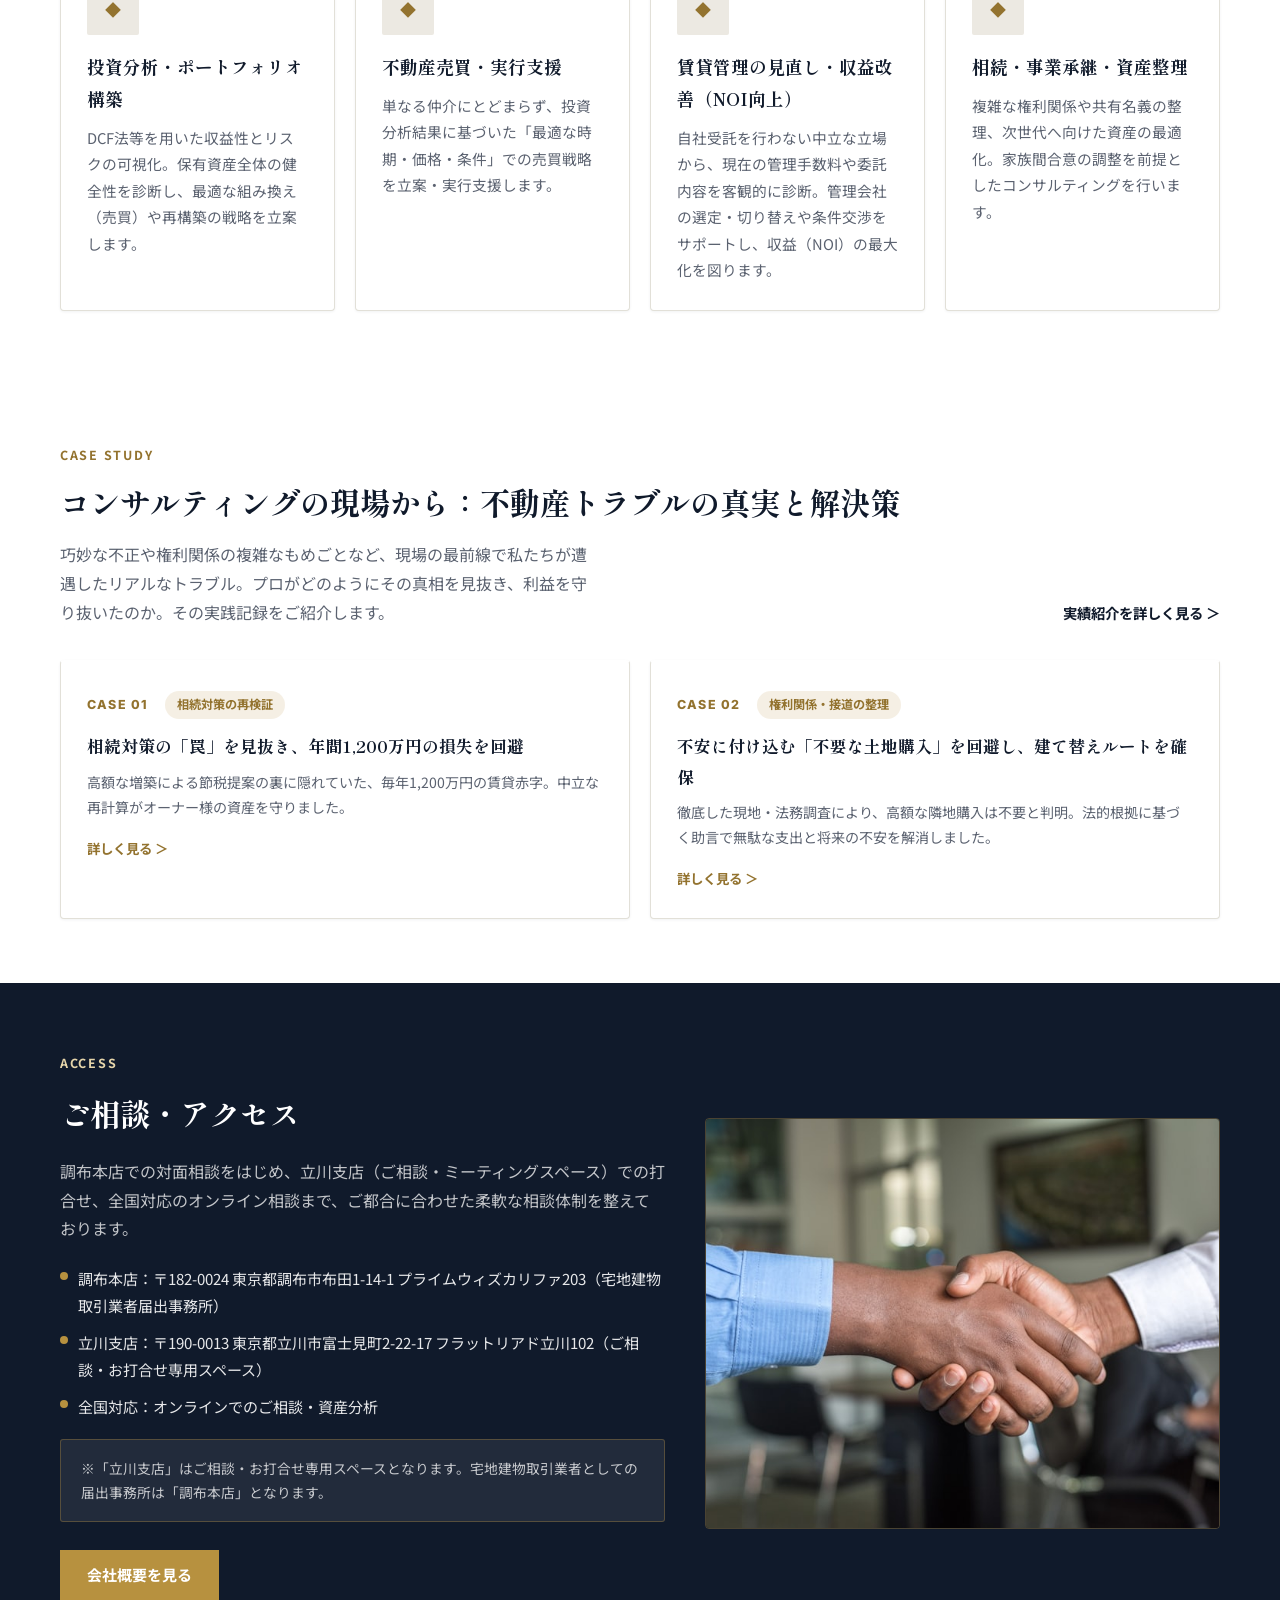
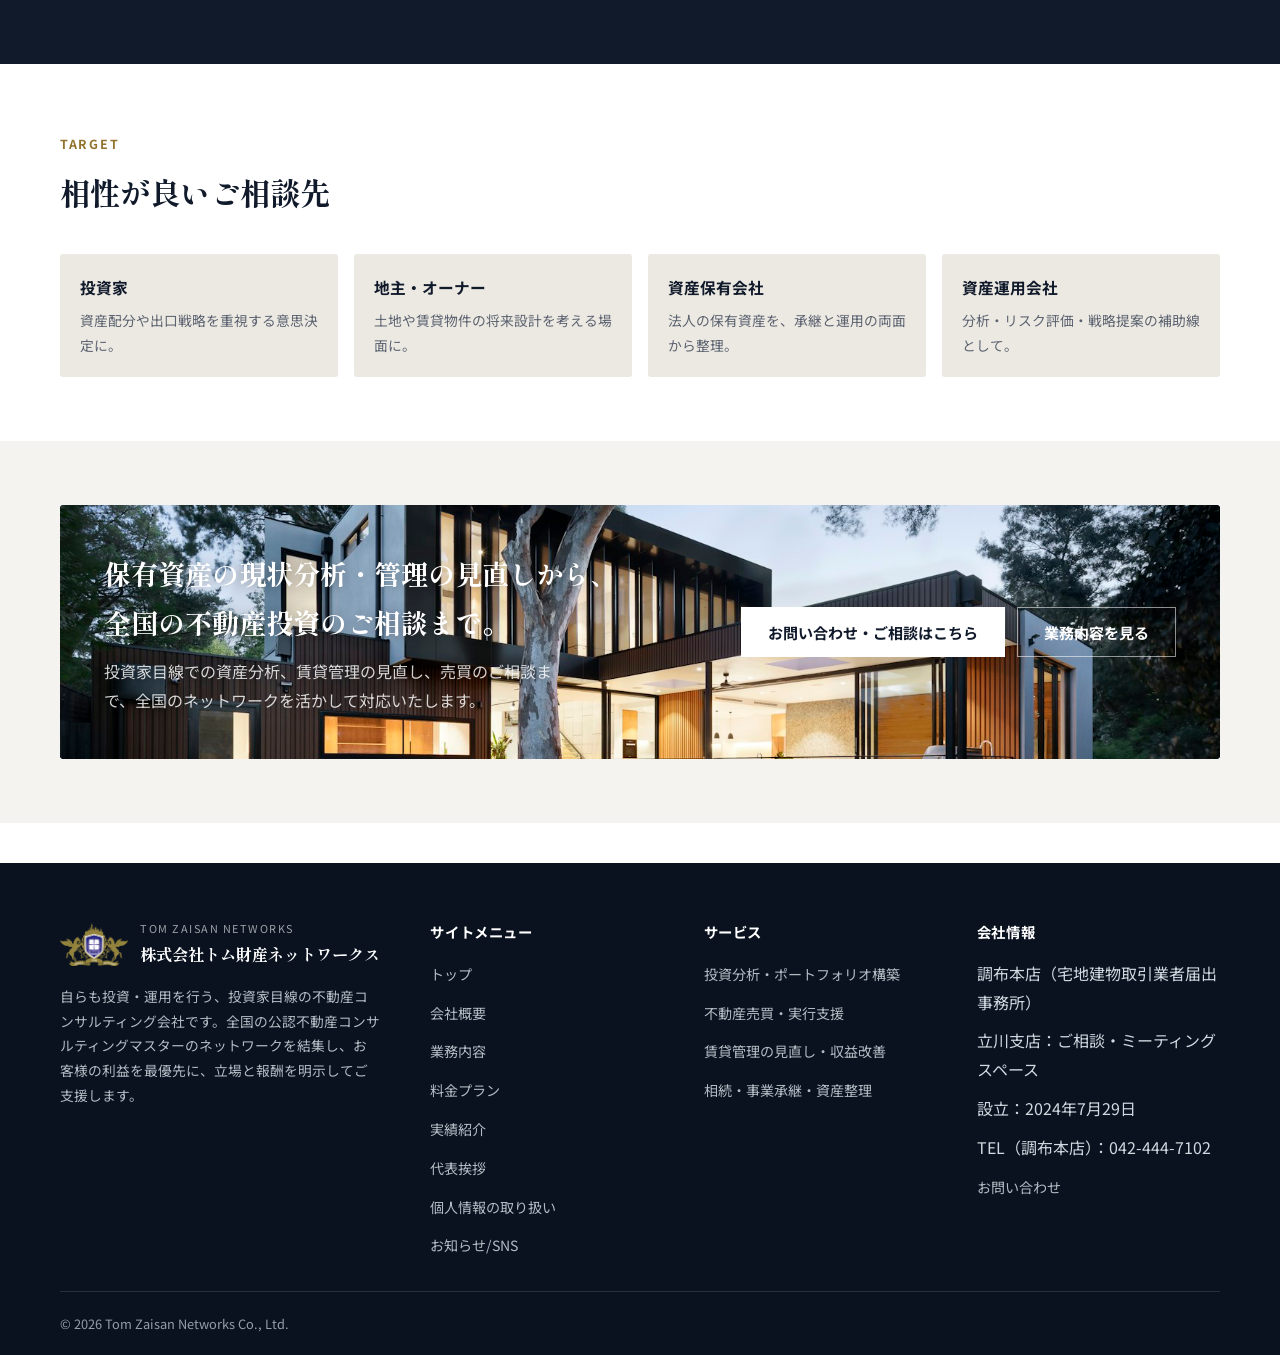
==== commit e0ce647e: "要望対応" ====
--- a/index.html
+++ b/index.html
@@ -44,7 +44,7 @@
             <a href="pricing.html">料金プラン</a>
             <a href="case-study.html">実績紹介</a>
             <a href="profile.html">代表挨拶</a>
-            <a href="team.html">スタッフ紹介</a>
+            <a href="privacy.html">個人情報の取り扱い</a>
             <a href="news.html">お知らせ/SNS</a>
             <a href="contact.html">お問い合わせ</a>
           </nav>
@@ -109,6 +109,36 @@
         </div>
       </section>
 
+      <section class="section section-alt reveal">
+        <div class="wrap">
+          <div class="section-head">
+            <div>
+              <span class="section-tag">News</span>
+              <h2>お知らせ</h2>
+            </div>
+            <a class="link-more" href="news.html">お知らせ一覧を見る ＞</a>
+          </div>
+          <div class="news-list">
+            <a class="news-item" href="news.html#news-01">
+              <span class="news-thumb">
+                <img src="images/unsplash-avatar1.jpg" alt="" />
+              </span>
+              <span class="news-date">2025.11.14</span>
+              <span class="news-tag">メディア掲載</span>
+              <span class="news-title">マネージングディレクター 北垣内敬一が、不動産コンサルタントの共同出版プロジェクトに参画しました。</span>
+            </a>
+            <a class="news-item" href="news.html#news-02">
+              <span class="news-thumb">
+                <img src="images/unsplash-avatar2.jpg" alt="" />
+              </span>
+              <span class="news-date">2024.07.29</span>
+              <span class="news-tag">お知らせ</span>
+              <span class="news-title">株式会社トム財産ネットワークスを設立しました。</span>
+            </a>
+          </div>
+        </div>
+      </section>
+
       <section class="section reveal">
         <div class="wrap">
           <div class="photo-banner">
@@ -241,36 +271,6 @@
               <h3>不安に付け込む「不要な土地購入」を回避し、建て替えルートを確保</h3>
               <p>徹底した現地・法務調査により、高額な隣地購入は不要と判明。法的根拠に基づく助言で無駄な支出と将来の不安を解消しました。</p>
               <span class="case-teaser-more">詳しく見る ＞</span>
-            </a>
-          </div>
-        </div>
-      </section>
-
-      <section class="section section-alt reveal">
-        <div class="wrap">
-          <div class="section-head">
-            <div>
-              <span class="section-tag">News</span>
-              <h2>お知らせ</h2>
-            </div>
-            <a class="link-more" href="news.html">お知らせ一覧を見る ＞</a>
-          </div>
-          <div class="news-list">
-            <a class="news-item" href="news.html#news-01">
-              <span class="news-thumb">
-                <img src="images/unsplash-avatar1.jpg" alt="" />
-              </span>
-              <span class="news-date">2025.11.14</span>
-              <span class="news-tag">メディア掲載</span>
-              <span class="news-title">マネージングディレクター 北垣内敬一が、不動産コンサルタントの共同出版プロジェクトに参画しました。</span>
-            </a>
-            <a class="news-item" href="news.html#news-02">
-              <span class="news-thumb">
-                <img src="images/unsplash-avatar2.jpg" alt="" />
-              </span>
-              <span class="news-date">2024.07.29</span>
-              <span class="news-tag">お知らせ</span>
-              <span class="news-title">株式会社トム財産ネットワークスを設立しました。</span>
             </a>
           </div>
         </div>
@@ -370,7 +370,7 @@
               <p class="brand-ja" style="color:#fff;">株式会社トム財産ネットワークス</p>
             </div>
           </a>
-          <p>自らも投資・運用を行う、投資家目線の不動産コンサルティング会社です。全国の公認不動産コンサルティングマスターのネットワークを結集し、中立な立場でご支援します。</p>
+          <p>自らも投資・運用を行う、投資家目線の不動産コンサルティング会社です。全国の公認不動産コンサルティングマスターのネットワークを結集し、お客様の利益を最優先に、立場と報酬を明示してご支援します。</p>
         </div>
         <div class="footer-col">
           <h4>サイトメニュー</h4>
@@ -381,7 +381,7 @@
             <li><a href="pricing.html">料金プラン</a></li>
             <li><a href="case-study.html">実績紹介</a></li>
             <li><a href="profile.html">代表挨拶</a></li>
-            <li><a href="team.html">スタッフ紹介</a></li>
+            <li><a href="privacy.html">個人情報の取り扱い</a></li>
             <li><a href="news.html">お知らせ/SNS</a></li>
           </ul>
         </div>
--- a/styles.css
+++ b/styles.css
@@ -633,6 +633,10 @@
   margin: 14px 0 0;
 }
 
+.page-hero p.contact-lead {
+  max-width: 130ch;
+}
+
 .breadcrumb {
   margin: 0 0 16px;
   font-size: 0.82rem;
@@ -1081,6 +1085,88 @@
   color: var(--muted);
 }
 
+/* ---------- Partner profile ---------- */
+.partner-card {
+  padding: 28px;
+  background: #fff;
+  border: 1px solid var(--line);
+  border-top: 2px solid var(--accent);
+  border-radius: var(--radius-lg);
+  box-shadow: var(--shadow-flat);
+}
+
+.partner-card-main {
+  display: grid;
+  grid-template-columns: minmax(180px, 260px) minmax(0, 1fr);
+  gap: 32px;
+  align-items: start;
+}
+
+.partner-photo {
+  aspect-ratio: 4 / 5;
+  overflow: hidden;
+  border-radius: var(--radius-sm);
+  background: var(--bg-soft);
+}
+
+.partner-photo img {
+  width: 100%;
+  height: 100%;
+  display: block;
+  object-fit: cover;
+}
+
+.partner-profile {
+  padding-top: 8px;
+}
+
+.partner-company {
+  margin: 0;
+  color: var(--accent-dark);
+  font-size: 1rem;
+  font-weight: 700;
+  line-height: 1.8;
+}
+
+.partner-profile h3 {
+  margin: 14px 0 0;
+  color: var(--primary);
+  font-family: var(--font-serif);
+  font-size: clamp(1.35rem, 2.4vw, 1.8rem);
+}
+
+.partner-credentials {
+  margin: 22px 0 0;
+  color: var(--muted);
+  font-size: 0.92rem;
+  font-weight: 600;
+}
+
+.partner-role {
+  display: grid;
+  grid-template-columns: 110px minmax(0, 1fr);
+  gap: 20px;
+  margin-top: 28px;
+  padding-top: 22px;
+  border-top: 1px solid var(--line);
+}
+
+.partner-role > span {
+  color: var(--accent-dark);
+  font-size: 0.82rem;
+  font-weight: 700;
+  letter-spacing: 0.08em;
+}
+
+.partner-role p {
+  margin: 0;
+  color: var(--primary);
+  font-family: var(--font-serif);
+  font-size: 1rem;
+  line-height: 1.9;
+  white-space: nowrap;
+}
+
 .message-body .message-paragraph-wide {
   clear: both;
 }
@@ -1400,6 +1486,33 @@
   border-radius: var(--radius-md);
   font-size: 0.86rem;
   color: var(--muted);
+}
+
+.policy-content {
+  max-width: 900px;
+}
+
+.policy-content h3 {
+  margin: 30px 0 8px;
+  padding-bottom: 8px;
+  border-bottom: 1px solid var(--line);
+  color: var(--primary);
+  font-family: var(--font-serif);
+  font-size: 1.15rem;
+}
+
+.policy-content p,
+.policy-content li {
+  color: var(--muted);
+  font-size: 0.94rem;
+}
+
+.policy-content p {
+  margin: 8px 0 16px;
+}
+
+.policy-content ul {
+  padding-left: 1.4em;
 }
 
 /* ---------- CTA banner ---------- */
@@ -2034,6 +2147,10 @@
 
   .footer-grid {
     grid-template-columns: repeat(2, minmax(0, 1fr));
+  }
+
+  .partner-role p {
+    white-space: normal;
   }
 }
 
@@ -2144,6 +2261,19 @@
     flex-direction: column;
   }
 
+  .partner-card {
+    padding: 20px;
+  }
+
+  .partner-card-main,
+  .partner-role {
+    grid-template-columns: 1fr;
+  }
+
+  .partner-photo {
+    max-width: 260px;
+  }
+
   .case-filter {
     width: 100%;
   }
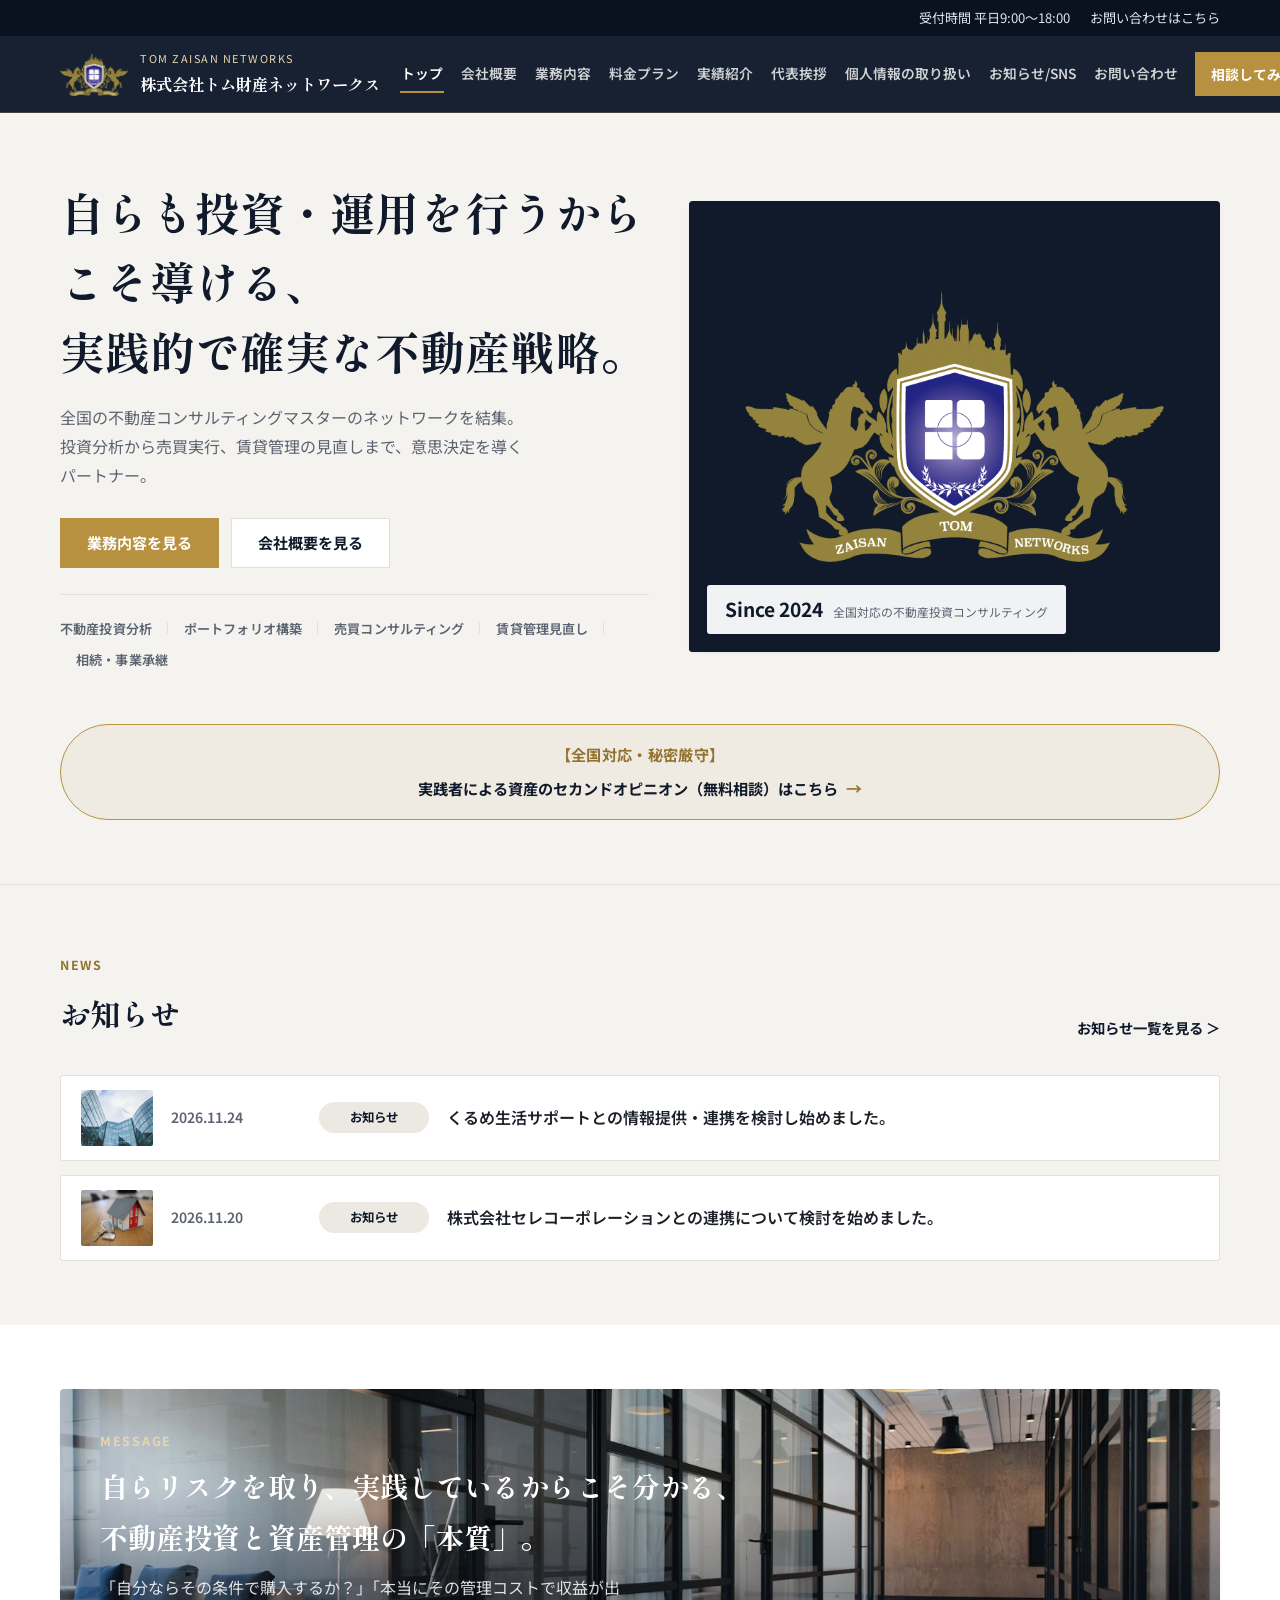
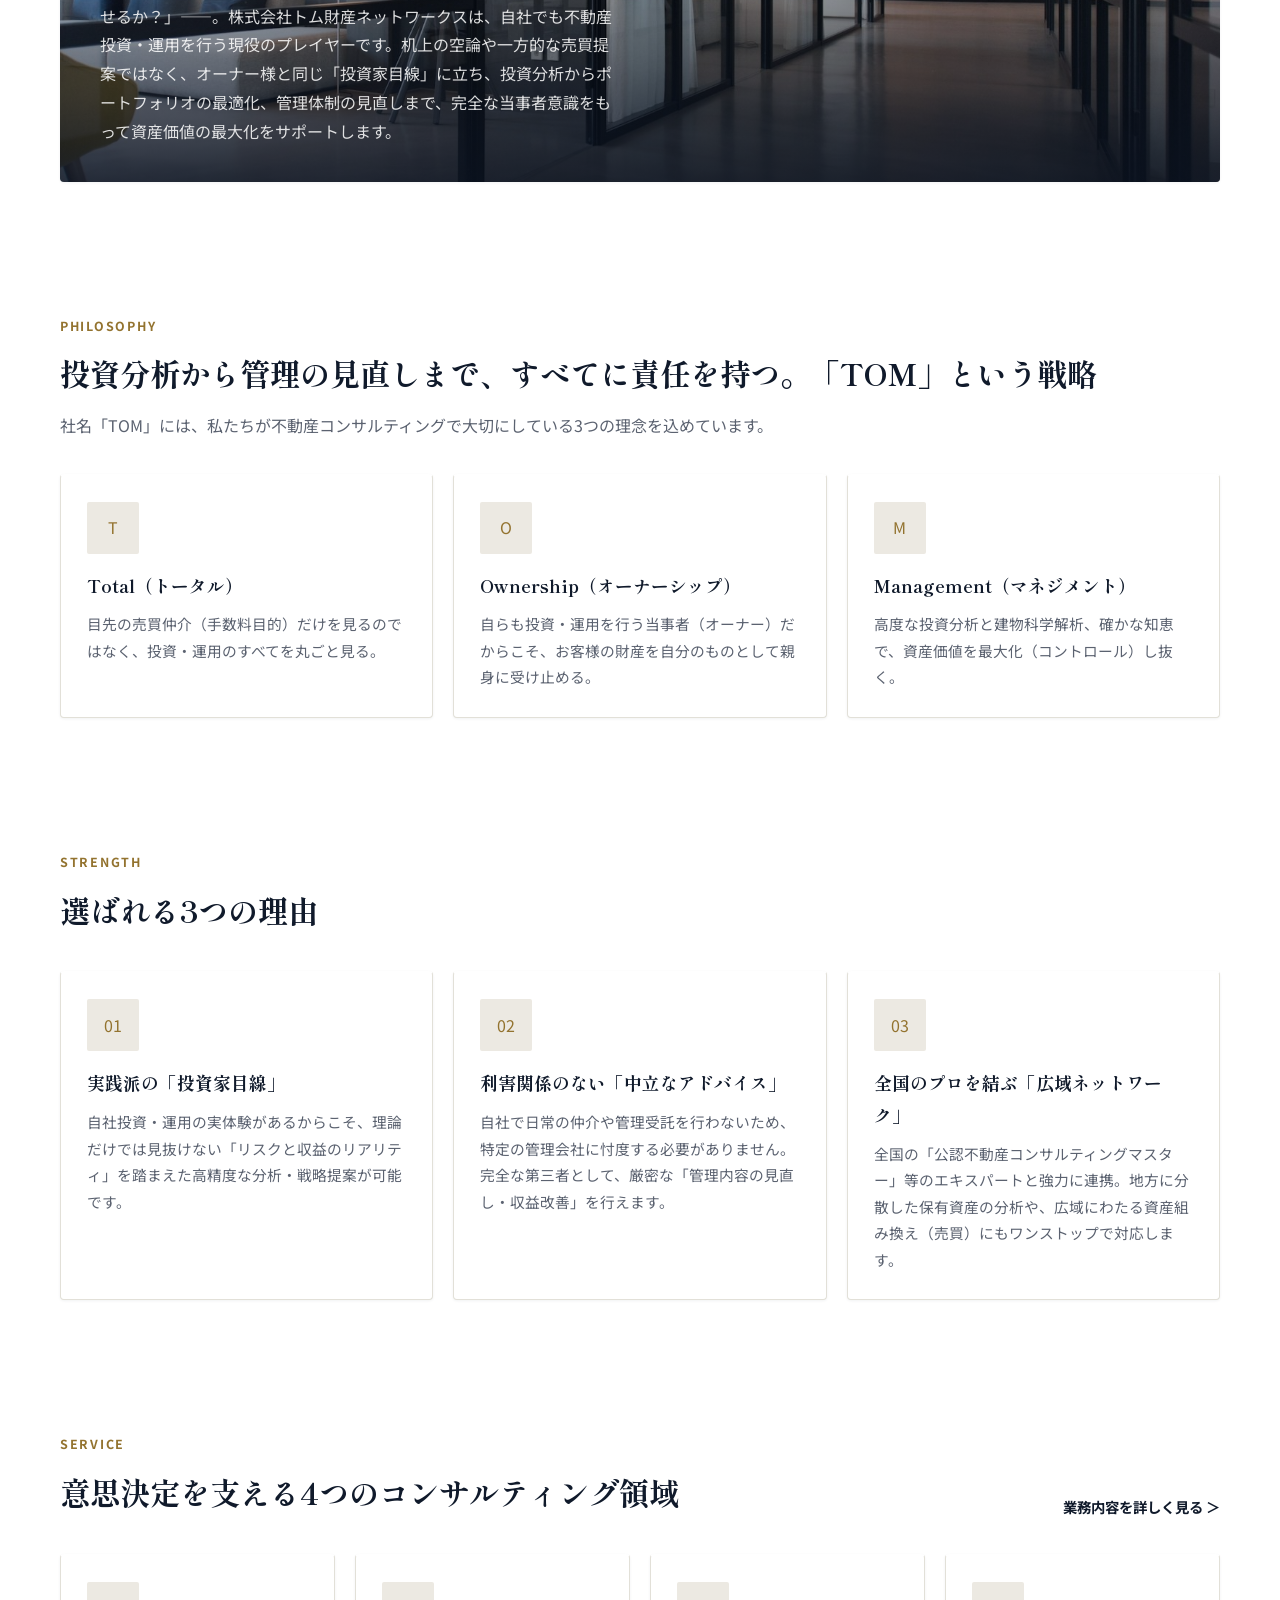
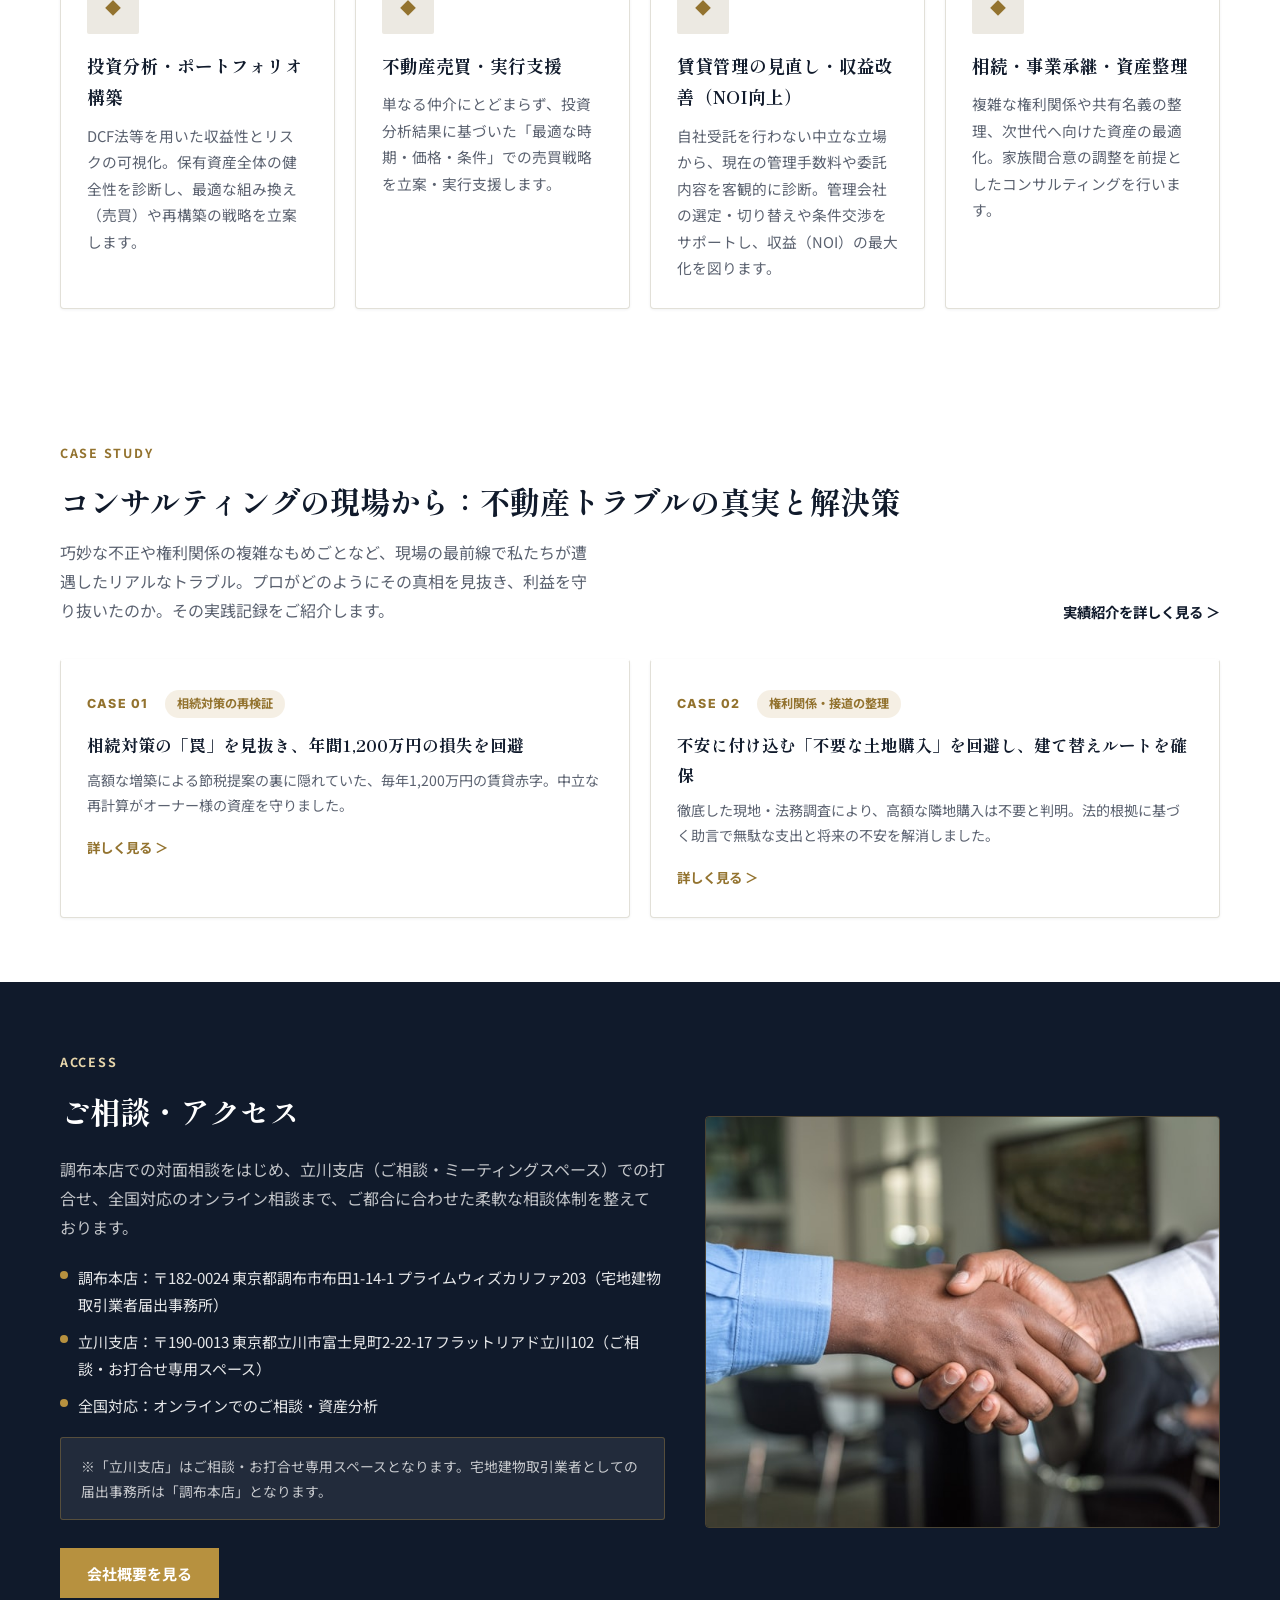
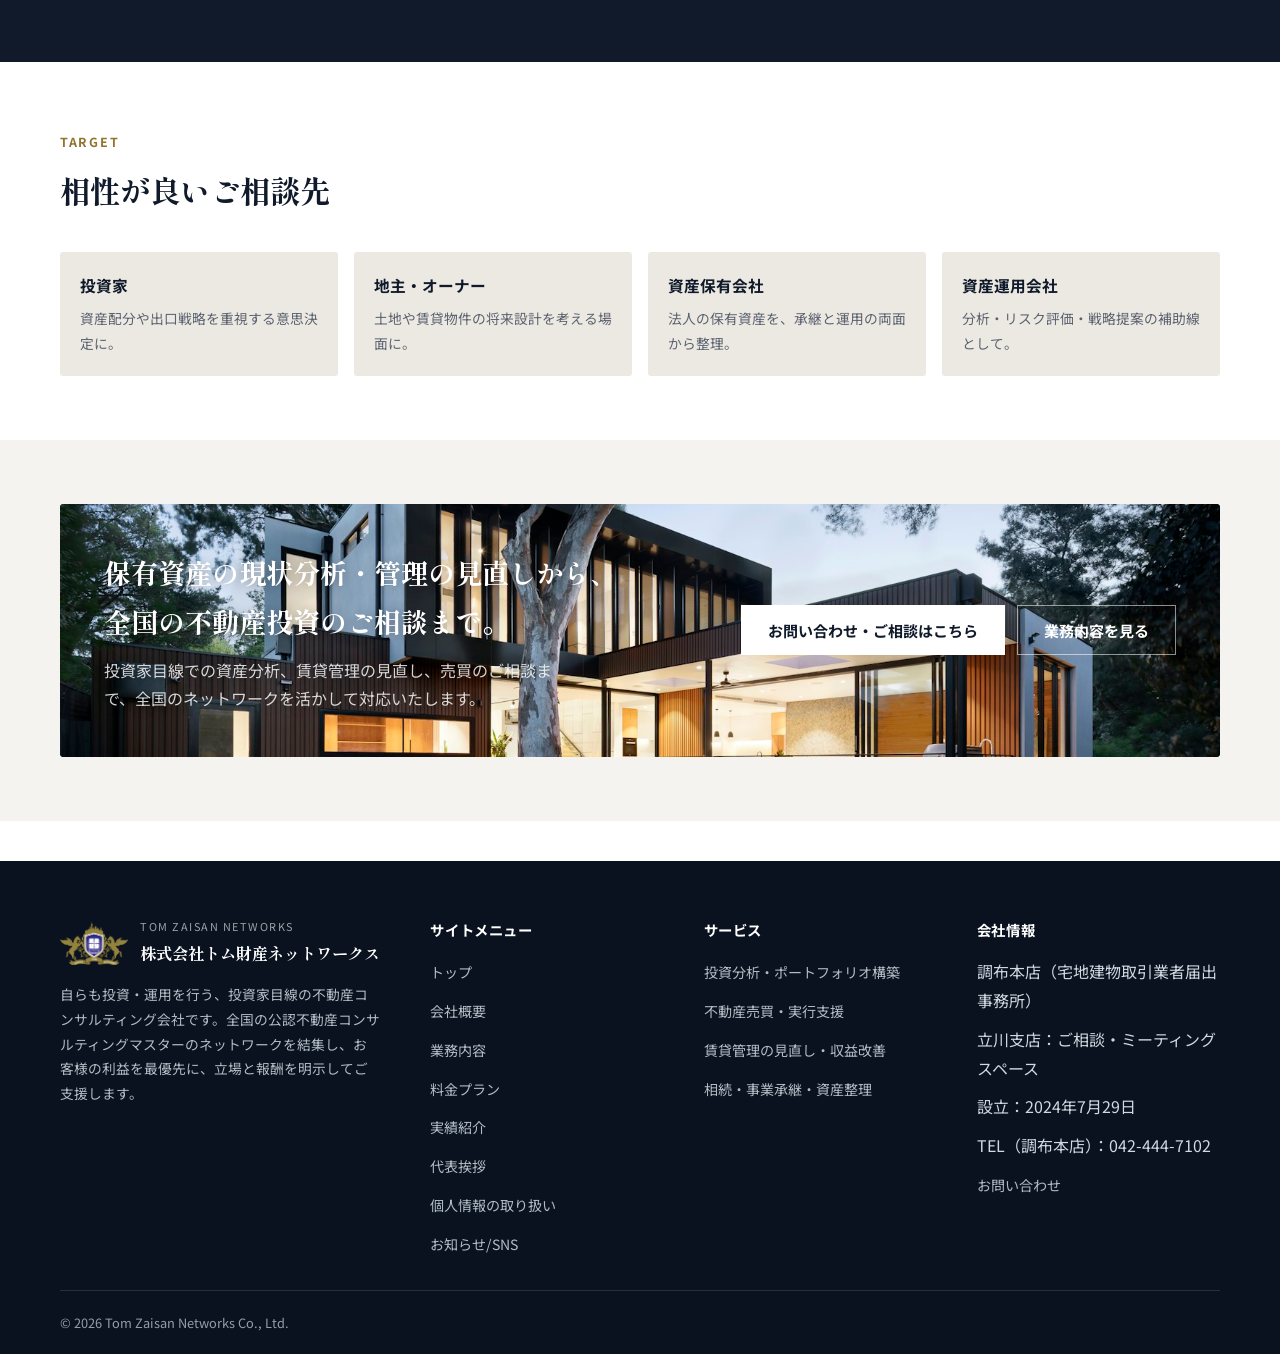
==== commit 994f452b: "お知らせ追加" ====
--- a/index.html
+++ b/index.html
@@ -119,21 +119,21 @@
             <a class="link-more" href="news.html">お知らせ一覧を見る ＞</a>
           </div>
           <div class="news-list">
-            <a class="news-item" href="news.html#news-01">
+            <a class="news-item" href="news.html#news-06">
               <span class="news-thumb">
                 <img src="images/unsplash-avatar1.jpg" alt="" />
               </span>
-              <span class="news-date">2025.11.14</span>
-              <span class="news-tag">メディア掲載</span>
-              <span class="news-title">マネージングディレクター 北垣内敬一が、不動産コンサルタントの共同出版プロジェクトに参画しました。</span>
-            </a>
-            <a class="news-item" href="news.html#news-02">
+              <span class="news-date">2026.11.24</span>
+              <span class="news-tag">お知らせ</span>
+              <span class="news-title">くるめ生活サポートとの情報提供・連携を検討し始めました。</span>
+            </a>
+            <a class="news-item" href="news.html#news-05">
               <span class="news-thumb">
                 <img src="images/unsplash-avatar2.jpg" alt="" />
               </span>
-              <span class="news-date">2024.07.29</span>
+              <span class="news-date">2026.11.20</span>
               <span class="news-tag">お知らせ</span>
-              <span class="news-title">株式会社トム財産ネットワークスを設立しました。</span>
+              <span class="news-title">株式会社セレコーポレーションとの連携について検討を始めました。</span>
             </a>
           </div>
         </div>
--- a/styles.css
+++ b/styles.css
@@ -829,6 +829,10 @@
   grid-template-columns: 130px 110px 1fr;
 }
 
+.news-item--article {
+  align-items: start;
+}
+
 .news-thumb {
   width: 72px;
   height: 56px;
@@ -866,6 +870,25 @@
 
 .news-title {
   font-weight: 600;
+}
+
+.news-body {
+  margin-top: 12px;
+  font-size: 0.94rem;
+  font-weight: 400;
+  line-height: 1.8;
+}
+
+.news-body p {
+  margin: 0 0 12px;
+}
+
+.news-body p:last-child {
+  margin-bottom: 0;
+}
+
+.news-signature {
+  text-align: right;
 }
 
 /* ---------- Grids: services / features / cards ---------- */
